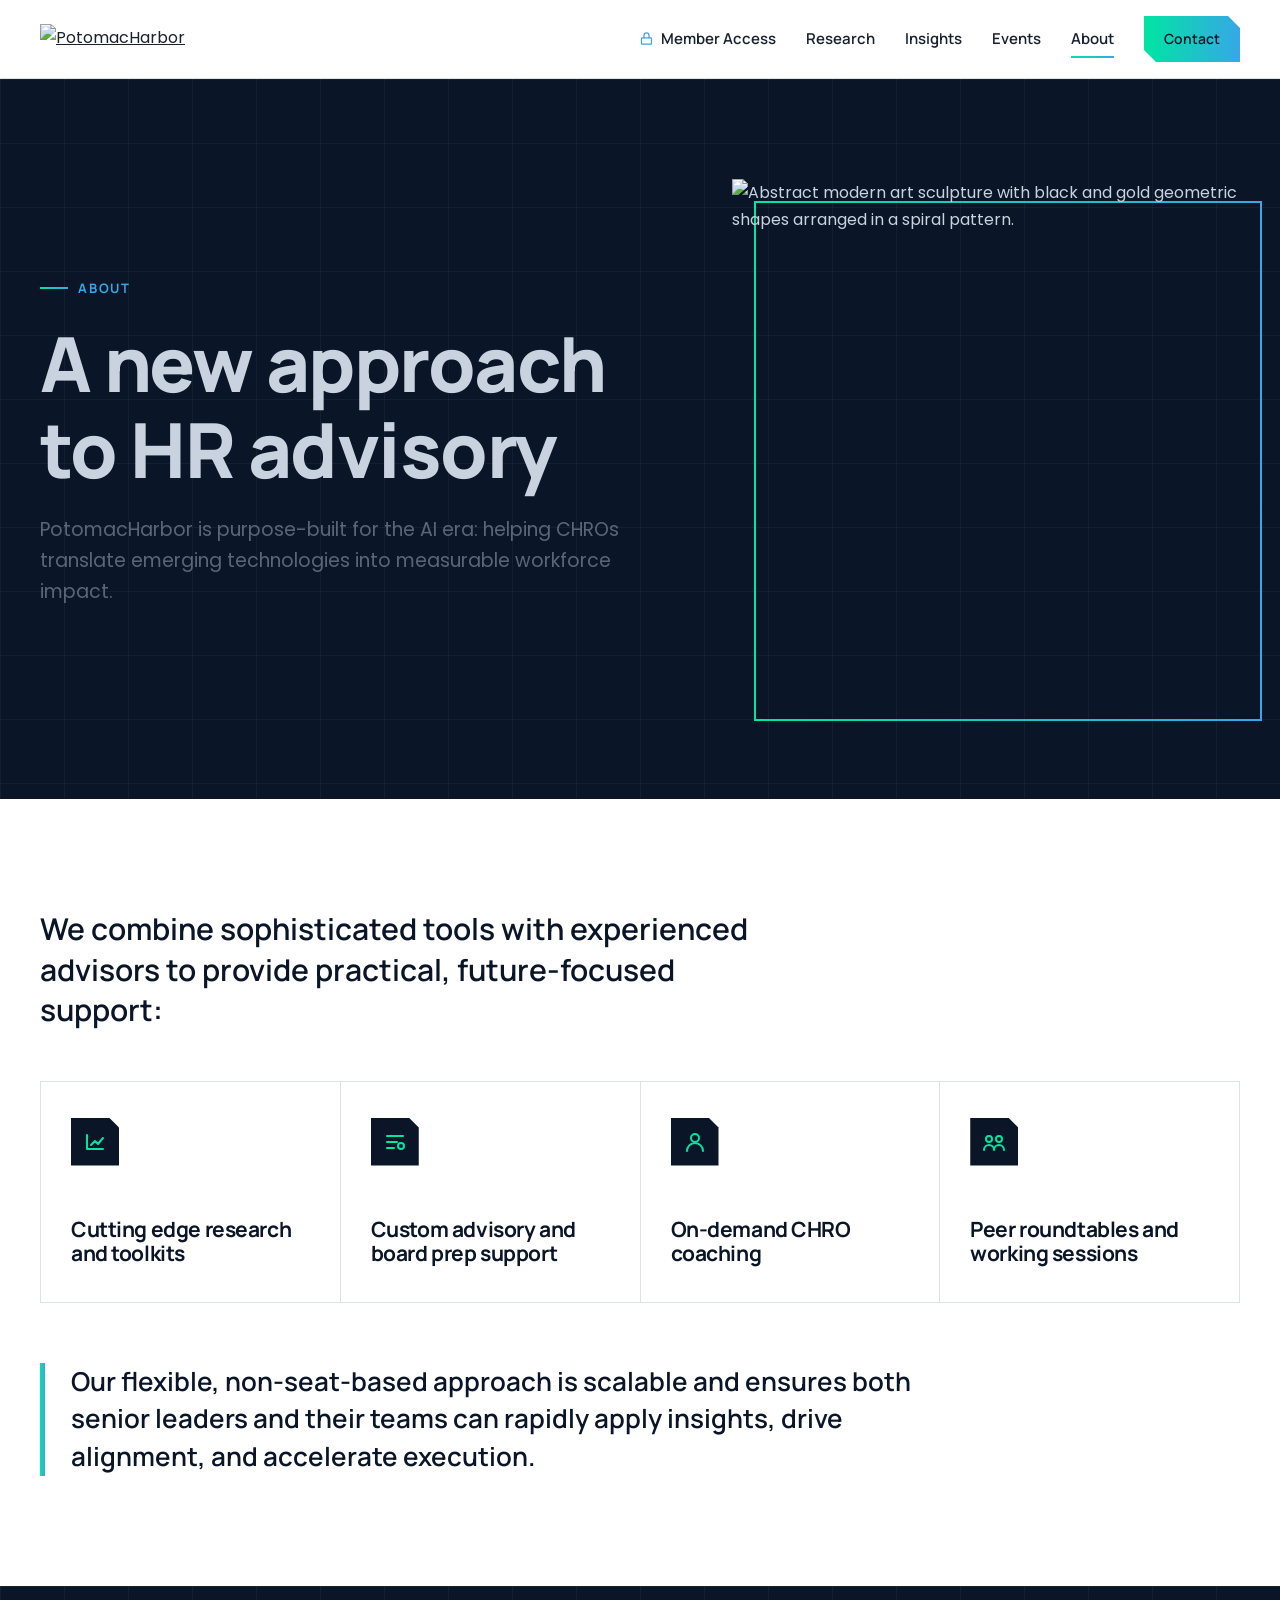
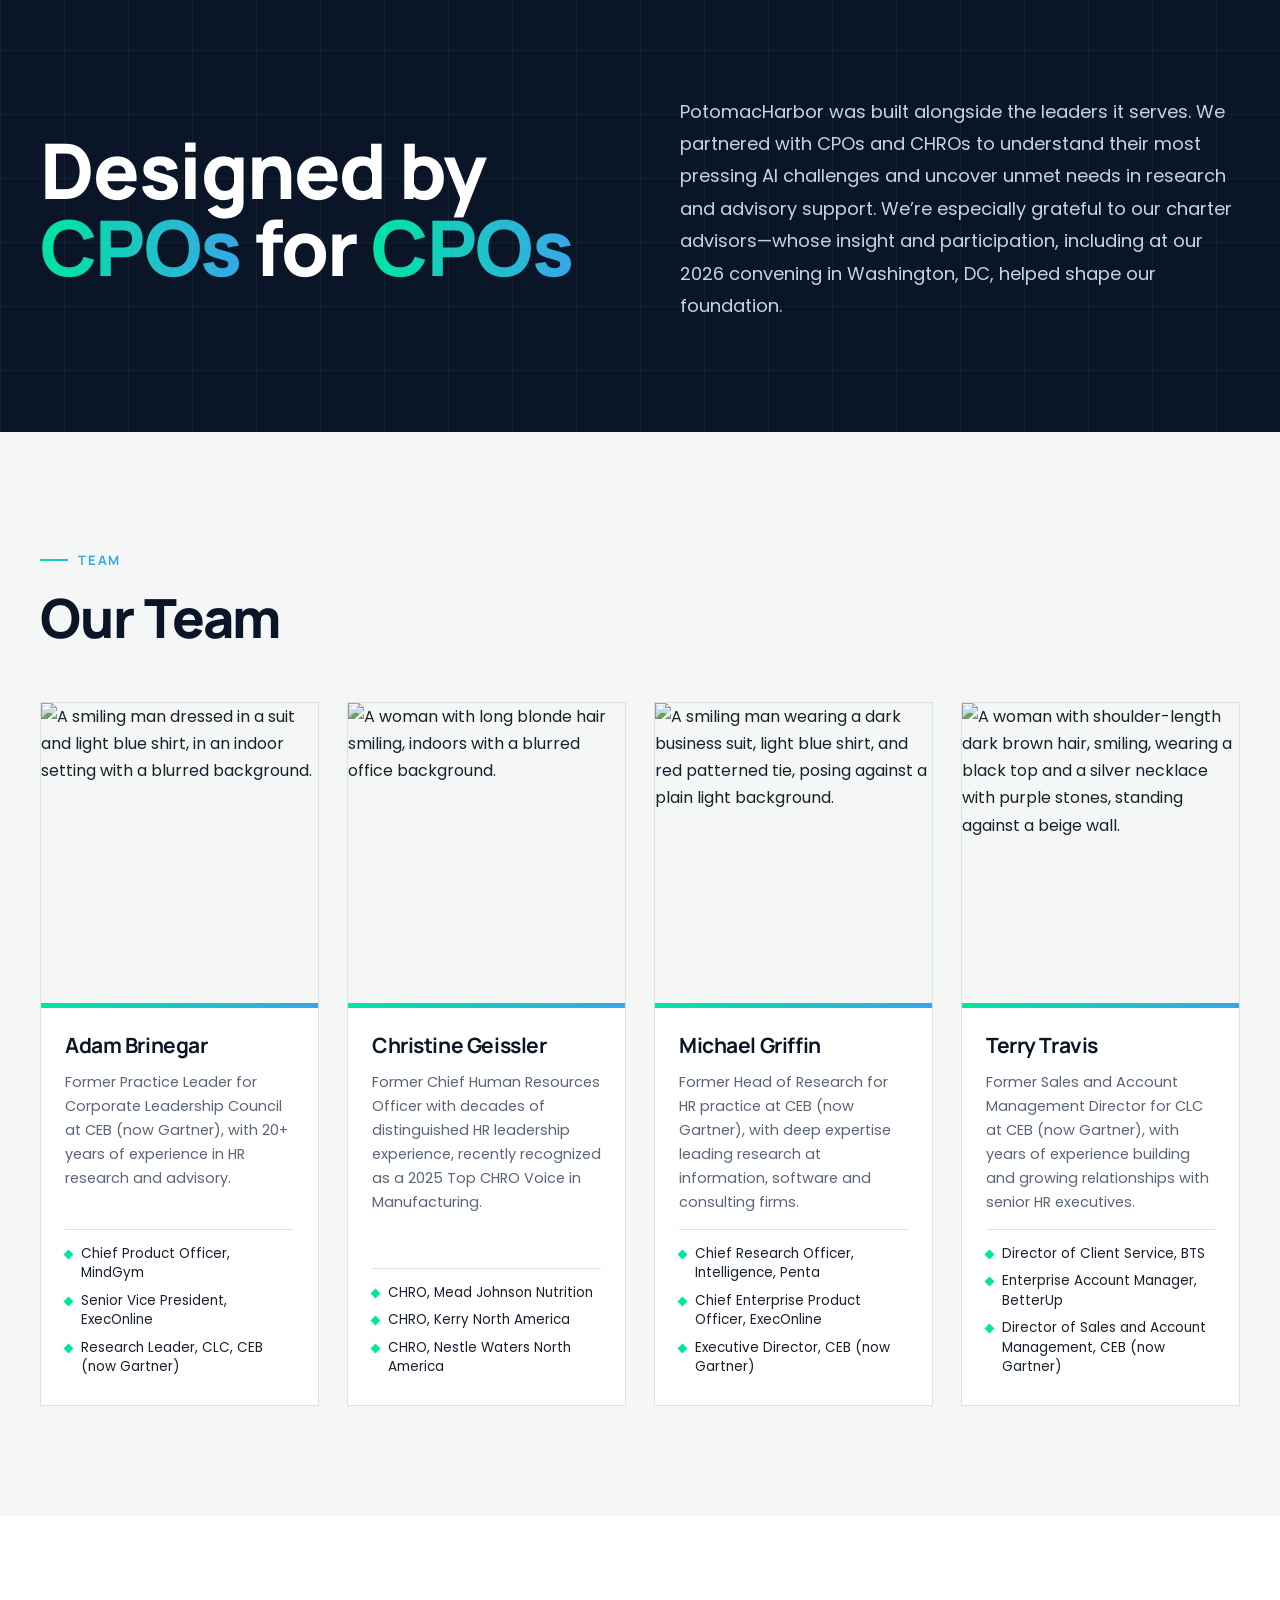
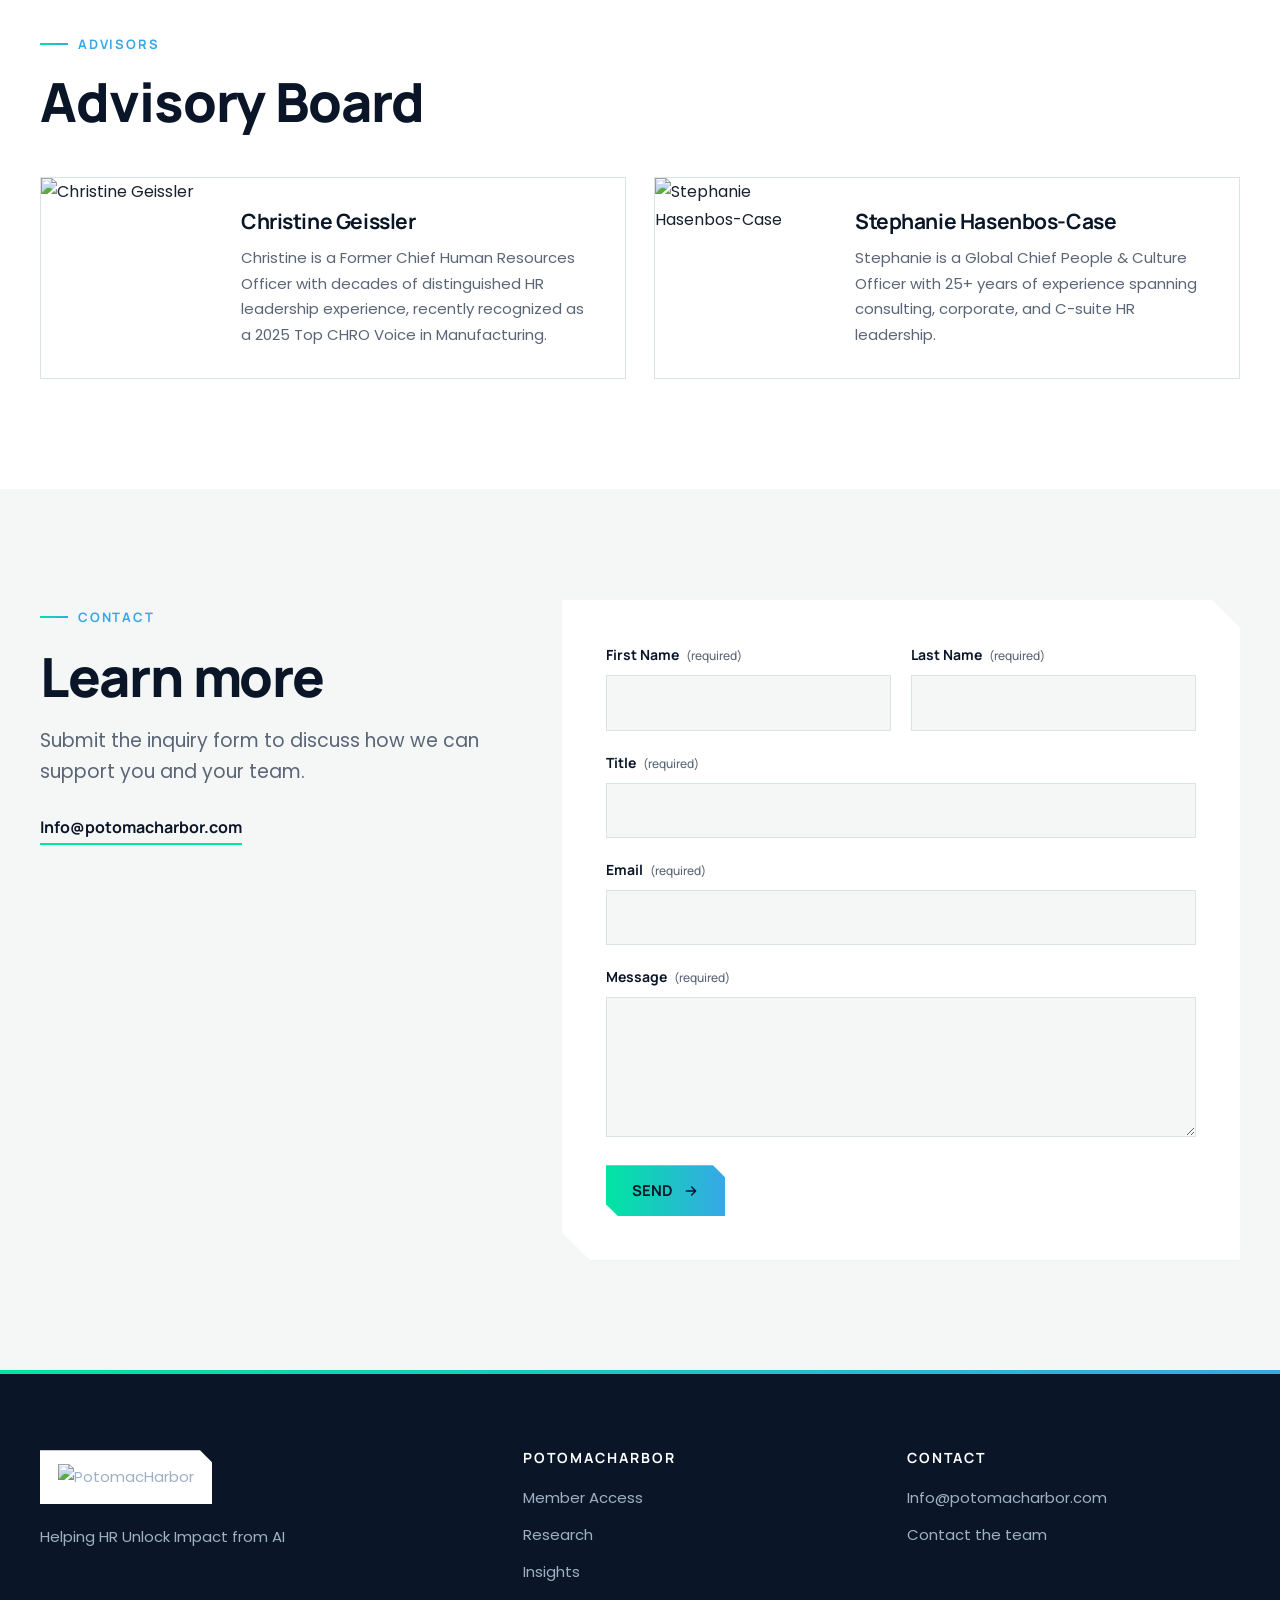
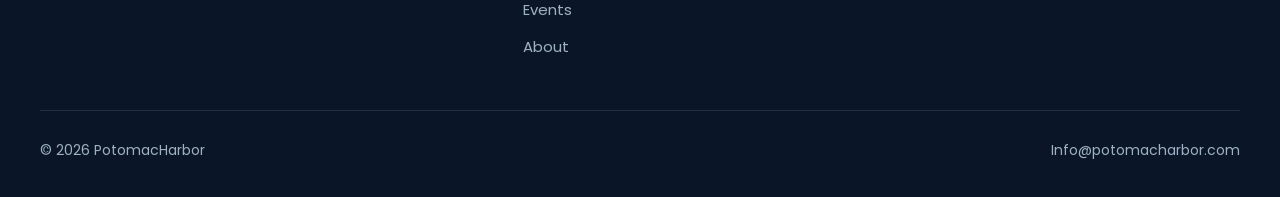
==== about.html @ 5661f0f2 "Redesign all pages: home, about, research, insights, events, contact, member access Co-Authored-By: " ====
<!DOCTYPE html>
<html lang="en">
<head>
<meta charset="utf-8">
<meta name="viewport" content="width=device-width, initial-scale=1">
<title>About | Designed By CPOs for CPOs | PotomacHarbor</title>
<meta name="description" content="PotomacHarbor is purpose-built for the AI era: helping CHROs translate emerging technologies into measurable workforce impact.">
<link rel="icon" href="https://images.squarespace-cdn.com/content/v1/69d68f6693a7e61e9a5b25c9/e6554da6-3db7-4a8c-995c-954a55c57d66/logo+white+%281%29.png?format=750w">
<link rel="preconnect" href="https://fonts.googleapis.com"><link rel="preconnect" href="https://fonts.gstatic.com" crossorigin>
<link href="https://fonts.googleapis.com/css2?family=Manrope:wght@500;600;700;800&family=Poppins:wght@400;500;600&display=swap" rel="stylesheet">
<link rel="stylesheet" href="style.css">
</head>
<body>
<a class="skip" href="#main" style="position:absolute;left:-999px">Skip to Content</a>
<header class="site-header">
  <div class="wrap">
    <a href="index.html" class="brand" aria-label="PotomacHarbor home"><img src="https://images.squarespace-cdn.com/content/v1/69d68f6693a7e61e9a5b25c9/e6554da6-3db7-4a8c-995c-954a55c57d66/logo+white+%281%29.png?format=750w" alt="PotomacHarbor"></a>
    <button class="menu-btn" aria-label="Menu" aria-expanded="false"><span></span></button>
    <nav class="nav"><a href="member-access.html" class="member"><svg viewBox="0 0 24 24" fill="none" stroke="currentColor" stroke-width="2" stroke-linecap="round" stroke-linejoin="round"><rect x="4" y="11" width="16" height="10" rx="1"/><path d="M8 11V7a4 4 0 0 1 8 0v4"/></svg>Member Access</a><a href="research.html">Research</a><a href="insights.html">Insights</a><a href="events.html">Events</a><a href="about.html" class="active">About</a><a href="contact.html" class="btn btn-primary">Contact</a></nav>
  </div>
</header>
<main id="main">

<section class="page-hero about-hero">
  <div class="grid-lines"></div>
  <div class="wrap grid">
    <div class="stack reveal">
      <span class="eyebrow">About</span>
      <h1 class="h-xl">A new approach to HR advisory</h1>
      <p class="lead">PotomacHarbor is purpose-built for the AI era: helping CHROs translate emerging technologies into measurable workforce impact.</p>
    </div>
    <div class="img-frame reveal"><img src="https://images.squarespace-cdn.com/content/v1/69d68f6693a7e61e9a5b25c9/1776279135302-RZBB6YU6SC5BXATKPD1X/unsplash-image-e1wycgI4c9g.jpg?format=1500w" alt="Abstract modern art sculpture with black and gold geometric shapes arranged in a spiral pattern."></div>
  </div>
</section>

<section class="pad">
  <div class="wrap">
    <p class="lead reveal" style="max-width:40ch;color:var(--ink);font-family:var(--head);font-weight:600;font-size:clamp(22px,2.4vw,30px);line-height:1.35">We combine sophisticated tools with experienced advisors to provide practical, future-focused support:</p>
    <div class="offer-grid">
      <div class="offer reveal"><span class="ic"><svg viewBox="0 0 24 24" fill="none" stroke="currentColor" stroke-width="2" stroke-linecap="round" stroke-linejoin="round"><path d="M4 19V5M4 19h16M8 15l4-4 3 3 5-6"/></svg></span><h3>Cutting edge research and toolkits</h3></div><div class="offer reveal"><span class="ic"><svg viewBox="0 0 24 24" fill="none" stroke="currentColor" stroke-width="2" stroke-linecap="round" stroke-linejoin="round"><path d="M4 6h16M4 12h10M4 18h7"/><circle cx="18" cy="16" r="3"/></svg></span><h3>Custom advisory and board prep support</h3></div><div class="offer reveal"><span class="ic"><svg viewBox="0 0 24 24" fill="none" stroke="currentColor" stroke-width="2" stroke-linecap="round" stroke-linejoin="round"><circle cx="12" cy="8" r="4"/><path d="M4 21a8 8 0 0 1 16 0"/></svg></span><h3>On-demand CHRO coaching</h3></div><div class="offer reveal"><span class="ic"><svg viewBox="0 0 24 24" fill="none" stroke="currentColor" stroke-width="2" stroke-linecap="round" stroke-linejoin="round"><circle cx="7" cy="9" r="3"/><circle cx="17" cy="9" r="3"/><path d="M2 20a5 5 0 0 1 10 0M12 20a5 5 0 0 1 10 0"/></svg></span><h3>Peer roundtables and working sessions</h3></div>
    </div>
    <div class="approach reveal"><p>Our flexible, non-seat-based approach is scalable and ensures both senior leaders and their teams can rapidly apply insights, drive alignment, and accelerate execution.</p></div>
  </div>
</section>

<section class="pad on-dark">
  <div class="grid-lines"></div>
  <div class="wrap cpo">
    <h2 class="big reveal">Designed by <span class="grad-text">CPOs</span> for <span class="grad-text">CPOs</span></h2>
    <p class="reveal">PotomacHarbor was built alongside the leaders it serves. We partnered with CPOs and CHROs to understand their most pressing AI challenges and uncover unmet needs in research and advisory support. We&rsquo;re especially grateful to our charter advisors&mdash;whose insight and participation, including at our 2026 convening in Washington, DC, helped shape our foundation.</p>
  </div>
</section>

<section class="pad bg-paper">
  <div class="wrap">
    <span class="eyebrow">Team</span>
    <h2 class="h-lg" style="margin-top:16px;color:var(--ink)">Our Team</h2>
    <div class="team-grid"><article class="member-card reveal">
  <div class="photo"><img src="https://images.squarespace-cdn.com/content/v1/69d68f6693a7e61e9a5b25c9/edca619c-cd15-4121-9f21-7b41e5e0ad0c/adam.png?format=750w" alt="A smiling man dressed in a suit and light blue shirt, in an indoor setting with a blurred background." loading="lazy"></div>
  <div class="body"><h4>Adam Brinegar</h4><p class="bio">Former Practice Leader for Corporate Leadership Council at CEB (now Gartner), with 20+ years of experience in HR research and advisory.</p><ul class="roles"><li>Chief Product Officer, MindGym</li><li>Senior Vice President, ExecOnline</li><li>Research Leader, CLC, CEB (now Gartner)</li></ul></div>
</article><article class="member-card reveal">
  <div class="photo"><img src="https://images.squarespace-cdn.com/content/v1/69d68f6693a7e61e9a5b25c9/10ed6e0b-ddcf-4062-83f8-19f9b264783f/christine.png?format=750w" alt="A woman with long blonde hair smiling, indoors with a blurred office background." loading="lazy"></div>
  <div class="body"><h4>Christine Geissler</h4><p class="bio">Former Chief Human Resources Officer with decades of distinguished HR leadership experience, recently recognized as a 2025 Top CHRO Voice in Manufacturing.</p><ul class="roles"><li>CHRO, Mead Johnson Nutrition</li><li>CHRO, Kerry North America</li><li>CHRO, Nestle Waters North America</li></ul></div>
</article><article class="member-card reveal">
  <div class="photo"><img src="https://images.squarespace-cdn.com/content/v1/69d68f6693a7e61e9a5b25c9/c7e118ed-4ac4-4e4c-be59-42665928180d/Ballast+Headshot.jpg?format=750w" alt="A smiling man wearing a dark business suit, light blue shirt, and red patterned tie, posing against a plain light background." loading="lazy"></div>
  <div class="body"><h4>Michael Griffin</h4><p class="bio">Former Head of Research for HR practice at CEB (now Gartner), with deep expertise leading research at information, software and consulting firms.</p><ul class="roles"><li>Chief Research Officer, Intelligence, Penta</li><li>Chief Enterprise Product Officer, ExecOnline</li><li>Executive Director, CEB (now Gartner)</li></ul></div>
</article><article class="member-card reveal">
  <div class="photo"><img src="https://images.squarespace-cdn.com/content/v1/69d68f6693a7e61e9a5b25c9/add874d8-deb3-4920-9318-5bb00faa55fe/Terry+Business+Photo+%282%29+%281%29.jpg?format=750w" alt="A woman with shoulder-length dark brown hair, smiling, wearing a black top and a silver necklace with purple stones, standing against a beige wall." loading="lazy"></div>
  <div class="body"><h4>Terry Travis</h4><p class="bio">Former Sales and Account Management Director for CLC at CEB (now Gartner), with years of experience building and growing relationships with senior HR executives.</p><ul class="roles"><li>Director of Client Service, BTS</li><li>Enterprise Account Manager, BetterUp</li><li>Director of Sales and Account Management, CEB (now Gartner)</li></ul></div>
</article></div>
  </div>
</section>

<section class="pad">
  <div class="wrap">
    <span class="eyebrow">Advisors</span>
    <h2 class="h-lg" style="margin-top:16px;color:var(--ink)">Advisory Board</h2>
    <div class="board-grid"><article class="board-card reveal"><img src="https://images.squarespace-cdn.com/content/v1/69d68f6693a7e61e9a5b25c9/10ed6e0b-ddcf-4062-83f8-19f9b264783f/christine.png?format=750w" alt="Christine Geissler" loading="lazy"><div class="body"><h4>Christine Geissler</h4><p>Christine is a Former Chief Human Resources Officer with decades of distinguished HR leadership experience, recently recognized as a 2025 Top CHRO Voice in Manufacturing.</p></div></article><article class="board-card reveal"><img src="https://images.squarespace-cdn.com/content/v1/69d68f6693a7e61e9a5b25c9/b7c5acab-c763-4c49-a54f-f111fbb866cf/stephanie.png?format=750w" alt="Stephanie Hasenbos-Case" loading="lazy"><div class="body"><h4>Stephanie Hasenbos-Case</h4><p>Stephanie is a Global Chief People &amp; Culture Officer with 25+ years of experience spanning consulting, corporate, and C-suite HR leadership.</p></div></article></div>
  </div>
</section>

<section class="pad bg-paper bordered">
  <div class="wrap learn-more">
    <div class="reveal">
      <span class="eyebrow">Contact</span>
      <h2 class="h-lg" style="margin:18px 0 18px;color:var(--ink)">Learn more</h2>
      <p class="lead">Submit the inquiry form to discuss how we can support you and your team.</p>
      <a class="link-arrow" style="margin-top:26px" href="mailto:Info@potomacharbor.com">Info@potomacharbor.com</a>
    </div>
    <div class="reveal"><form class="form" novalidate>
  <div><label for="f-first">First Name <small>(required)</small></label><input id="f-first" name="first" required></div>
  <div><label for="f-last">Last Name <small>(required)</small></label><input id="f-last" name="last" required></div>
  <div class="full"><label for="f-title">Title <small>(required)</small></label><input id="f-title" name="title" required></div>
  <div class="full"><label for="f-email">Email <small>(required)</small></label><input id="f-email" type="email" name="email" required></div>
  <div class="full"><label for="f-msg">Message <small>(required)</small></label><textarea id="f-msg" name="message" required></textarea></div>
  <button class="btn btn-primary" type="submit">SEND <svg viewBox="0 0 24 24" fill="none" stroke="currentColor" stroke-width="2.2" stroke-linecap="round" stroke-linejoin="round"><path d="M5 12h14M13 6l6 6-6 6"/></svg></button>
  <p class="form-note">Thank you. Your email app should open with your message to Info@potomacharbor.com.</p>
</form></div>
  </div>
</section>

</main>
<footer class="site-footer">
  <div class="wrap">
    <div class="foot-top">
      <div>
        <a href="index.html" class="foot-logo"><img src="https://images.squarespace-cdn.com/content/v1/69d68f6693a7e61e9a5b25c9/e6554da6-3db7-4a8c-995c-954a55c57d66/logo+white+%281%29.png?format=750w" alt="PotomacHarbor"></a>
        <p>Helping HR Unlock Impact from AI</p>
      </div>
      <div>
        <h4>PotomacHarbor</h4>
        <ul>
          <li><a href="member-access.html">Member Access</a></li>
          <li><a href="research.html">Research</a></li>
          <li><a href="insights.html">Insights</a></li>
          <li><a href="events.html">Events</a></li>
          <li><a href="about.html">About</a></li>
        </ul>
      </div>
      <div>
        <h4>Contact</h4>
        <ul>
          <li><a href="mailto:Info@potomacharbor.com">Info@potomacharbor.com</a></li>
          <li><a href="contact.html">Contact the team</a></li>
        </ul>
      </div>
    </div>
    <div class="foot-bottom"><span>&copy; <span id="yr"></span> PotomacHarbor</span><span>Info@potomacharbor.com</span></div>
  </div>
</footer>
<script>document.getElementById('yr').textContent=new Date().getFullYear()</script>
<script src="main.js"></script>
</body>
</html>
---- style.css ----
/* PotomacHarbor redesign | brand: mint #00E5A1 + harbor blue #37A7E7 on deep ink */
:root{
  --ink:#0A1628;
  --ink-2:#11203A;
  --ink-3:#1A2C4A;
  --paper:#F4F7F6;
  --white:#FFFFFF;
  --line:#DCE4E2;
  --text:#18212F;
  --muted:#5A6576;
  --mint:#00E5A1;
  --sky:#37A7E7;
  --grad:linear-gradient(90deg,#00E5A1 0%,#37A7E7 100%);
  --head:'Manrope',system-ui,sans-serif;
  --body:'Poppins',system-ui,sans-serif;
  --wrap:1200px;
  --cut:28px;
}
*{box-sizing:border-box;margin:0;padding:0}
html{scroll-behavior:smooth}
body{font-family:var(--body);font-size:16px;line-height:1.7;color:var(--text);background:var(--white);-webkit-font-smoothing:antialiased}
img{display:block;max-width:100%}
a{color:inherit}
h1,h2,h3,h4{font-family:var(--head);line-height:1.12;letter-spacing:-.02em;font-weight:700}
.wrap{width:min(var(--wrap),100% - 48px);margin-inline:auto}
.grad-text{background:var(--grad);-webkit-background-clip:text;background-clip:text;color:transparent}
.eyebrow{display:inline-flex;align-items:center;gap:10px;font-family:var(--head);font-size:13px;font-weight:700;letter-spacing:.14em;text-transform:uppercase;color:var(--sky)}
.eyebrow::before{content:"";width:28px;height:2px;background:var(--grad)}
.on-dark .eyebrow{color:var(--mint)}

/* Buttons */
.btn{display:inline-flex;align-items:center;gap:10px;font-family:var(--head);font-weight:700;font-size:15px;padding:15px 26px;text-decoration:none;border:0;cursor:pointer;transition:transform .2s,box-shadow .2s,background .2s;clip-path:polygon(0 0,calc(100% - 12px) 0,100% 12px,100% 100%,12px 100%,0 calc(100% - 12px))}
.btn-primary{background:var(--grad);color:var(--ink)}
.btn-primary:hover{transform:translateY(-2px);box-shadow:0 12px 28px rgba(0,229,161,.28)}
.btn-ghost{background:transparent;color:var(--white);box-shadow:inset 0 0 0 1.5px rgba(255,255,255,.4);clip-path:none}
.btn-ghost:hover{box-shadow:inset 0 0 0 1.5px var(--mint);color:var(--mint)}
.btn-dark{background:var(--ink);color:var(--white)}
.btn-dark:hover{background:var(--ink-3)}
.btn svg{width:16px;height:16px}
.link-arrow{font-family:var(--head);font-weight:700;color:var(--ink);text-decoration:none;display:inline-flex;gap:8px;align-items:center;border-bottom:2px solid var(--mint);padding-bottom:2px}
.link-arrow:hover{color:var(--sky);border-color:var(--sky)}

/* Header */
.site-header{position:sticky;top:0;z-index:50;background:rgba(255,255,255,.94);backdrop-filter:saturate(1.4) blur(10px);border-bottom:1px solid var(--line)}
.site-header .wrap{display:flex;align-items:center;justify-content:space-between;height:78px}
.brand img{height:30px;width:auto}
.nav{display:flex;align-items:center;gap:30px}
.nav a{font-family:var(--head);font-weight:600;font-size:15px;text-decoration:none;color:var(--text);position:relative;padding:6px 0}
.nav a:not(.btn)::after{content:"";position:absolute;left:0;right:100%;bottom:0;height:2px;background:var(--grad);transition:right .25s}
.nav a:not(.btn):hover::after,.nav a.active::after{right:0}
.nav .btn{padding:11px 20px;font-size:14px;color:var(--ink)}
.nav .member{display:inline-flex;align-items:center;gap:7px}
.nav .member svg{width:15px;height:15px;color:var(--sky)}
.menu-btn{display:none;background:none;border:0;width:44px;height:44px;cursor:pointer;position:relative}
.menu-btn span,.menu-btn span::before,.menu-btn span::after{position:absolute;left:10px;width:24px;height:2px;background:var(--ink);content:"";transition:.25s}
.menu-btn span{top:21px}.menu-btn span::before{top:-7px;left:0}.menu-btn span::after{top:7px;left:0}
.menu-open .menu-btn span{background:transparent}
.menu-open .menu-btn span::before{top:0;transform:rotate(45deg)}
.menu-open .menu-btn span::after{top:0;transform:rotate(-45deg)}

/* Sections */
section{position:relative}
.pad{padding:110px 0}
.pad-sm{padding:72px 0}
.bg-paper{background:var(--paper)}
.on-dark{background:var(--ink);color:#C9D3E0}
.on-dark h1,.on-dark h2,.on-dark h3,.on-dark h4{color:var(--white)}
.lead{font-size:19px;line-height:1.65;color:var(--muted)}
.on-dark .lead{color:#AFC0D4}
.h-xl{font-size:clamp(42px,6vw,76px);font-weight:800}
.h-lg{font-size:clamp(34px,4.4vw,54px);font-weight:800}
.h-md{font-size:clamp(26px,3vw,36px)}
.stack>*+*{margin-top:22px}

/* Image treatments (varied, no arch) */
.img-chamfer{clip-path:polygon(0 0,calc(100% - 70px) 0,100% 70px,100% 100%,70px 100%,0 calc(100% - 70px))}
.img-frame{position:relative}
.img-frame::before{content:"";position:absolute;inset:22px -22px -22px 22px;border:2px solid;border-image:var(--grad) 1;z-index:0}
.img-frame img{position:relative;z-index:1}
.img-slant{clip-path:polygon(14% 0,100% 0,100% 100%,0 100%)}
.cover{width:100%;height:100%;object-fit:cover}

/* ===== HOME ===== */
.hero-home{background:var(--ink);overflow:hidden;color:#C9D3E0}
.hero-home .grid{display:grid;grid-template-columns:1.05fr .95fr;min-height:calc(100vh - 78px);max-height:860px}
.hero-home .copy{padding:110px 60px 110px max(24px,calc((100vw - var(--wrap))/2));display:flex;flex-direction:column;justify-content:center;gap:28px;position:relative;z-index:2}
.hero-home h1{color:var(--white)}
.hero-home .sub{font-family:var(--head);font-size:clamp(20px,2vw,25px);font-weight:500;color:#D9E3EE;max-width:30ch}
.hero-home .actions{display:flex;flex-wrap:wrap;gap:14px;margin-top:8px}
.hero-home .visual{position:relative}
.hero-home .visual img{position:absolute;inset:0}
.hero-home .visual::after{content:"";position:absolute;left:0;top:0;bottom:0;width:5px;background:linear-gradient(180deg,var(--mint),var(--sky));transform:skewX(-8deg);transform-origin:bottom;left:7%}
.grid-lines{position:absolute;inset:0;background-image:linear-gradient(rgba(255,255,255,.04) 1px,transparent 1px),linear-gradient(90deg,rgba(255,255,255,.04) 1px,transparent 1px);background-size:64px 64px;pointer-events:none}

.helping{display:grid;grid-template-columns:.85fr 1.15fr;gap:80px;align-items:start}
.helping .intro{position:sticky;top:120px}
.helping .intro p{font-family:var(--head);font-size:clamp(24px,2.6vw,32px);font-weight:700;line-height:1.3;color:var(--ink);letter-spacing:-.01em}
.pillars{border-top:1px solid var(--line)}
.pillar{display:grid;grid-template-columns:90px 1fr;gap:24px;align-items:center;padding:38px 0;border-bottom:1px solid var(--line);transition:padding .3s}
.pillar:hover{padding-left:14px}
.pillar .num{font-family:var(--head);font-weight:800;font-size:46px;line-height:1}
.pillar p{font-family:var(--head);font-size:clamp(20px,2vw,26px);font-weight:600;color:var(--ink);line-height:1.3}

.glass-band{position:relative;height:440px;overflow:hidden}
.glass-band img{position:absolute;inset:0}
.glass-band .panel{position:absolute;right:max(24px,calc((100vw - var(--wrap))/2));bottom:0;background:var(--white);padding:40px 44px;max-width:430px;clip-path:polygon(0 0,calc(100% - 30px) 0,100% 30px,100% 100%,0 100%)}
.glass-band .panel h2{font-size:28px;color:var(--ink);margin-bottom:18px}

/* Contact block */
.contact-split{display:grid;grid-template-columns:.9fr 1.1fr;gap:70px;align-items:start}
.contact-split .mail{display:inline-flex;align-items:center;gap:12px;margin-top:28px;font-family:var(--head);font-weight:700;font-size:18px;color:var(--white);text-decoration:none}
.contact-split .mail svg{width:22px;height:22px;color:var(--mint)}
.form{background:var(--white);padding:44px;display:grid;grid-template-columns:1fr 1fr;gap:20px;clip-path:polygon(0 0,calc(100% - var(--cut)) 0,100% var(--cut),100% 100%,var(--cut) 100%,0 calc(100% - var(--cut)))}
.form .full{grid-column:1/-1}
.form label{display:block;font-family:var(--head);font-weight:700;font-size:14px;color:var(--ink);margin-bottom:8px}
.form label small{font-weight:500;color:var(--muted);font-size:12px;margin-left:4px}
.form input,.form textarea{width:100%;font:inherit;font-size:15px;padding:14px 16px;border:1.5px solid var(--line);background:var(--paper);color:var(--text);outline:none;transition:border .2s,background .2s}
.form input:focus,.form textarea:focus{border-color:var(--sky);background:var(--white)}
.form textarea{min-height:140px;resize:vertical}
.form .btn{justify-self:start}
.form-note{grid-column:1/-1;font-size:14px;color:var(--muted);display:none}
.form.sent .form-note{display:block}
.bordered .form{box-shadow:0 0 0 1px var(--line)}

/* ===== PAGE HEROES ===== */
.page-hero{background:var(--ink);color:#C9D3E0;overflow:hidden}
.page-hero .wrap{position:relative;z-index:2}

/* About */
.about-hero .grid{display:grid;grid-template-columns:1.1fr .9fr;gap:70px;align-items:center;padding:100px 0}
.about-hero .img-frame img{height:520px;width:100%;object-fit:cover}
.offer-grid{display:grid;grid-template-columns:repeat(4,1fr);gap:1px;background:var(--line);border:1px solid var(--line);margin-top:50px}
.offer{background:var(--white);padding:36px 30px;min-height:220px;display:flex;flex-direction:column;justify-content:space-between;gap:30px;transition:background .25s}
.offer:hover{background:var(--paper)}
.offer .ic{width:48px;height:48px;display:grid;place-items:center;background:var(--ink);color:var(--mint);clip-path:polygon(0 0,calc(100% - 10px) 0,100% 10px,100% 100%,0 100%)}
.offer .ic svg{width:24px;height:24px}
.offer h3{font-size:21px;color:var(--ink);font-weight:700}
.approach{margin-top:60px;display:grid;grid-template-columns:auto 1fr;gap:26px;align-items:start;max-width:900px}
.approach::before{content:"";width:5px;height:100%;background:var(--grad)}
.approach p{font-family:var(--head);font-size:clamp(20px,2.1vw,26px);font-weight:600;color:var(--ink);line-height:1.45}

.cpo{display:grid;grid-template-columns:1fr 1fr;gap:80px;align-items:center}
.cpo .big{font-size:clamp(46px,6vw,84px);font-weight:800;line-height:1}
.cpo p{font-size:18px;line-height:1.8}

.team-grid{display:grid;grid-template-columns:repeat(4,1fr);gap:28px;margin-top:54px}
.member-card{background:var(--white);border:1px solid var(--line);display:flex;flex-direction:column;transition:transform .3s,box-shadow .3s}
.member-card:hover{transform:translateY(-6px);box-shadow:0 22px 44px rgba(10,22,40,.1)}
.member-card .photo{aspect-ratio:4/4.4;overflow:hidden;position:relative;background:var(--paper)}
.member-card .photo img{width:100%;height:100%;object-fit:cover;object-position:top center;filter:grayscale(.15)}
.member-card .photo::after{content:"";position:absolute;left:0;right:0;bottom:0;height:5px;background:var(--grad)}
.member-card .body{padding:26px 24px 28px;display:flex;flex-direction:column;gap:14px;flex:1}
.member-card h4{font-size:21px;color:var(--ink)}
.member-card .bio{font-size:14.5px;color:var(--muted);line-height:1.65}
.roles{list-style:none;border-top:1px solid var(--line);padding-top:14px;margin-top:auto;display:grid;gap:8px}
.roles li{font-size:13.5px;line-height:1.45;color:var(--text);padding-left:16px;position:relative}
.roles li::before{content:"";position:absolute;left:0;top:7px;width:7px;height:7px;background:var(--mint);transform:rotate(45deg)}
.board-grid{display:grid;grid-template-columns:1fr 1fr;gap:28px;margin-top:46px}
.board-card{display:grid;grid-template-columns:170px 1fr;background:var(--white);border:1px solid var(--line)}
.board-card img{width:100%;height:100%;object-fit:cover;object-position:top;min-height:200px}
.board-card .body{padding:30px;display:flex;flex-direction:column;justify-content:center;gap:12px}
.board-card h4{font-size:21px;color:var(--ink)}
.board-card p{font-size:15px;color:var(--muted)}

/* Research */
.research-hero{position:relative;min-height:600px;display:flex;align-items:flex-end;overflow:hidden;background:var(--ink)}
.research-hero>img{position:absolute;inset:0;opacity:.85}
.research-hero::after{content:"";position:absolute;inset:0;background:linear-gradient(0deg,rgba(10,22,40,.95) 0%,rgba(10,22,40,.25) 60%,rgba(10,22,40,.1) 100%)}
.research-hero .wrap{position:relative;z-index:2;padding:0 0 90px}
.research-hero h1{color:var(--white);font-size:clamp(50px,8vw,112px);font-weight:800;line-height:.98;letter-spacing:-.035em}
.research-hero h1 span{display:block}
.study{display:grid;grid-template-columns:1.25fr .75fr;gap:70px;align-items:start}
.badge{display:inline-block;font-family:var(--head);font-weight:700;font-size:13px;letter-spacing:.06em;padding:8px 14px;background:var(--ink);color:var(--mint)}
.study .body p{font-size:17px;line-height:1.8}
.study .body h3{font-size:clamp(26px,3vw,36px);color:var(--ink)}
.callout{background:var(--ink);color:#C9D3E0;padding:40px;position:sticky;top:120px;clip-path:polygon(0 0,100% 0,100% calc(100% - 40px),calc(100% - 40px) 100%,0 100%)}
.callout .stat{font-family:var(--head);font-size:84px;font-weight:800;line-height:1}
.callout p{margin-top:16px;font-size:16px}
.callout hr{border:0;height:1px;background:rgba(255,255,255,.14);margin:28px 0}
.findings{display:grid;grid-template-columns:1fr 1fr;gap:24px;margin-top:46px}
.finding{background:var(--white);border:1px solid var(--line);padding:38px;position:relative;overflow:hidden}
.finding::before{content:"";position:absolute;top:0;left:0;width:100%;height:4px;background:var(--grad);transform:scaleX(.18);transform-origin:left;transition:transform .5s}
.finding:hover::before{transform:scaleX(1)}
.finding .fig{font-family:var(--head);font-weight:800;font-size:54px;line-height:1;color:var(--ink);display:flex;align-items:baseline;gap:12px;flex-wrap:wrap}
.finding .fig small{font-size:16px;font-weight:600;color:var(--muted);letter-spacing:0}
.finding p{margin-top:18px;font-size:16px;line-height:1.75}
.finding p strong{color:var(--ink);font-family:var(--head)}
.fourS{display:grid;grid-template-columns:repeat(4,1fr);margin-top:56px;position:relative}
.fourS::before{content:"";position:absolute;top:44px;left:44px;right:12%;height:2px;background:var(--grad);opacity:.6}
.s-step{padding-right:28px;position:relative}
.s-step .letter{width:88px;height:88px;display:grid;place-items:center;font-family:var(--head);font-weight:800;font-size:38px;color:var(--ink);background:var(--grad);clip-path:polygon(50% 0,100% 50%,50% 100%,0 50%);position:relative;z-index:1}
.s-step h3{font-size:26px;margin:26px 0 10px}
.s-step p{font-size:15.5px;color:#AFC0D4}
.resources{display:grid;grid-template-columns:1fr 1fr;gap:24px;margin-top:60px}
.res{padding:34px;border:1px solid rgba(255,255,255,.14);display:flex;flex-direction:column;gap:18px;align-items:flex-start}
.res p{font-size:16px}
.fineprint{margin-top:40px;font-size:14px;color:#8FA1B8;max-width:900px}
.next-up{display:grid;grid-template-columns:auto 1fr auto;gap:50px;align-items:center;background:var(--white);border:1px solid var(--line);padding:56px;position:relative}
.next-up::before{content:"";position:absolute;left:-1px;top:-1px;bottom:-1px;width:8px;background:var(--grad)}
.next-up .tag{writing-mode:vertical-rl;transform:rotate(180deg);font-family:var(--head);font-weight:800;letter-spacing:.2em;text-transform:uppercase;font-size:13px;color:var(--sky)}
.next-up h2{color:var(--ink)}
.next-up .q{font-family:var(--head);font-size:21px;font-weight:600;color:var(--ink);margin-top:14px}
.next-up .soon{font-family:var(--head);font-weight:700;color:var(--ink);background:var(--paper);padding:14px 20px;border:1px dashed var(--sky);white-space:nowrap}

/* Insights */
.insights-hero{position:relative;padding:120px 0 100px;overflow:hidden}
.insights-hero>img{position:absolute;top:0;right:0;width:46%;height:100%;object-fit:cover}
.insights-hero::before{content:"";position:absolute;inset:0;background:linear-gradient(90deg,var(--ink) 52%,rgba(10,22,40,.2) 80%);z-index:1}
.insights-hero h1{font-size:clamp(54px,8vw,108px);font-weight:800;color:var(--white);letter-spacing:-.04em}
.insights-hero p{font-size:21px;max-width:28ch;color:#C9D3E0;margin-top:16px;font-family:var(--head);font-weight:500}
.post-feature{display:grid;grid-template-columns:1.2fr .8fr;border:1px solid var(--line);background:var(--white);text-decoration:none;color:inherit;transition:box-shadow .3s}
.post-feature:hover{box-shadow:0 26px 50px rgba(10,22,40,.1)}
.post-feature .thumb{overflow:hidden;background:var(--paper)}
.post-feature .thumb img{width:100%;height:100%;object-fit:cover;transition:transform .6s}
.post-feature:hover .thumb img,.post-card:hover .thumb img{transform:scale(1.04)}
.post-feature .body{padding:56px 50px;display:flex;flex-direction:column;justify-content:center;gap:22px}
.post-feature h2{font-size:clamp(28px,3vw,40px);color:var(--ink)}
.post-feature p{font-size:17px;color:var(--muted)}
.post-grid{display:grid;grid-template-columns:1fr 1fr;gap:28px;margin-top:28px}
.post-card{display:flex;flex-direction:column;background:var(--white);border:1px solid var(--line);text-decoration:none;color:inherit;transition:box-shadow .3s,transform .3s}
.post-card:hover{box-shadow:0 22px 44px rgba(10,22,40,.1);transform:translateY(-4px)}
.post-card .thumb{aspect-ratio:16/9;overflow:hidden;background:var(--paper)}
.post-card .thumb img{width:100%;height:100%;object-fit:cover;transition:transform .6s}
.post-card .body{padding:32px;display:flex;flex-direction:column;gap:16px;flex:1}
.post-card h3{font-size:24px;color:var(--ink)}
.post-card p{font-size:15.5px;color:var(--muted)}
.post-card .link-arrow,.post-feature .link-arrow{align-self:flex-start;margin-top:auto}

/* Learn more strip */
.learn-more{display:grid;grid-template-columns:.8fr 1.2fr;gap:70px;align-items:start}

/* Events */
.events-hero{position:relative;padding:110px 0;overflow:hidden;background:var(--ink)}
.events-hero>img{position:absolute;inset:0;opacity:.55}
.events-hero .wrap{position:relative;z-index:2;display:flex;justify-content:space-between;align-items:flex-end;gap:40px;flex-wrap:wrap}
.events-hero h1{color:var(--white);font-size:clamp(48px,7vw,96px);font-weight:800;letter-spacing:-.035em;max-width:9ch;line-height:1}
.events-hero .count{font-family:var(--head);color:var(--white);text-align:right}
.events-hero .count b{display:block;font-size:72px;line-height:1;font-weight:800}
.ev-group+.ev-group{margin-top:80px}
.ev-group>h2{font-size:28px;color:var(--ink);margin-bottom:28px;display:flex;align-items:center;gap:16px}
.ev-group>h2::after{content:"";flex:1;height:1px;background:var(--line)}
.event{display:grid;grid-template-columns:120px 300px 1fr auto;gap:36px;align-items:center;padding:30px 0;border-top:1px solid var(--line)}
.event:last-child{border-bottom:1px solid var(--line)}
.event .date{font-family:var(--head);text-align:center;border:1.5px solid var(--ink);padding:12px 6px}
.event .date .m{font-size:13px;font-weight:800;letter-spacing:.14em;text-transform:uppercase;color:var(--sky)}
.event .date .d{font-size:42px;font-weight:800;line-height:1;color:var(--ink)}
.event .date .y{font-size:13px;color:var(--muted)}
.event .thumb{aspect-ratio:16/9;overflow:hidden;clip-path:polygon(0 0,calc(100% - 22px) 0,100% 22px,100% 100%,0 100%)}
.event .thumb img{width:100%;height:100%;object-fit:cover}
.event h3{font-size:24px;color:var(--ink)}
.event h3 a{text-decoration:none}
.event h3 a:hover{color:var(--sky)}
.event .meta{display:flex;flex-wrap:wrap;gap:6px 18px;margin:10px 0;font-size:14px;color:var(--muted)}
.event .meta span{display:inline-flex;align-items:center;gap:7px}
.event .meta svg{width:15px;height:15px;color:var(--sky)}
.event .desc{font-size:16px}
.ev-group.past .event{opacity:.72}
.ev-group.past .event .date{border-color:var(--line)}

/* Contact page */
.contact-page{display:grid;grid-template-columns:1fr 1fr;min-height:calc(100vh - 78px)}
.contact-page .left{background:var(--ink);color:#C9D3E0;padding:100px 60px 100px max(24px,calc((100vw - var(--wrap))/2));display:flex;flex-direction:column;justify-content:center;gap:24px;position:relative;overflow:hidden}
.contact-page .left h1{color:var(--white)}
.contact-page .left .shot{margin-top:24px;height:300px;width:100%;object-fit:cover}
.contact-page .right{background:var(--paper);padding:100px max(24px,calc((100vw - var(--wrap))/2)) 100px 60px;display:flex;align-items:center}
.contact-page .right .form{width:100%}

/* Member access */
.hub{display:grid;grid-template-columns:1.1fr .9fr;gap:60px;align-items:stretch}
.hub-intro h1{color:var(--white)}
.hub-cards{display:grid;gap:20px}
.hub-card{background:var(--white);color:var(--text);padding:34px;display:flex;flex-direction:column;gap:14px;align-items:flex-start;clip-path:polygon(0 0,calc(100% - 22px) 0,100% 22px,100% 100%,0 100%)}
.hub-card h3{font-size:22px;color:var(--ink)}
.hub-note{margin-top:30px;display:flex;gap:16px;align-items:flex-start;padding:22px 24px;border:1px solid rgba(55,167,231,.45);background:rgba(55,167,231,.08);font-size:15px;color:#D6E2EE}
.hub-note svg{flex:0 0 22px;width:22px;height:22px;color:var(--sky);margin-top:2px}

/* Footer */
.site-footer{background:var(--ink);color:#9FB0C5;padding:80px 0 34px;position:relative;overflow:hidden}
.site-footer::before{content:"";position:absolute;top:0;left:0;right:0;height:4px;background:var(--grad)}
.foot-top{display:grid;grid-template-columns:1.3fr 1fr 1fr;gap:50px;padding-bottom:50px;border-bottom:1px solid rgba(255,255,255,.1)}
.foot-logo{display:inline-block;background:var(--white);padding:14px 18px;clip-path:polygon(0 0,calc(100% - 12px) 0,100% 12px,100% 100%,0 100%)}
.foot-logo img{height:26px;width:auto}
.foot-top p{margin-top:20px;max-width:34ch;font-size:15px}
.foot-top h4{font-size:14px;letter-spacing:.14em;text-transform:uppercase;color:var(--white);margin-bottom:18px}
.foot-top ul{list-style:none;display:grid;gap:10px}
.foot-top a{text-decoration:none;font-size:15px;transition:color .2s}
.foot-top a:hover{color:var(--mint)}
.foot-bottom{padding-top:28px;display:flex;justify-content:space-between;flex-wrap:wrap;gap:12px;font-size:14px}

/* Reveal */
.reveal{opacity:0;transform:translateY(26px);transition:opacity .8s ease,transform .8s ease}
.reveal.in{opacity:1;transform:none}

/* Responsive */
@media (max-width:1080px){
  .team-grid{grid-template-columns:1fr 1fr}
  .offer-grid{grid-template-columns:1fr 1fr}
  .event{grid-template-columns:100px 220px 1fr;gap:26px}
  .event .cta{grid-column:3}
  .fourS{grid-template-columns:1fr 1fr;row-gap:50px}
  .fourS::before{display:none}
}
@media (max-width:900px){
  .menu-btn{display:block}
  .nav{position:fixed;inset:78px 0 auto 0;background:var(--white);flex-direction:column;align-items:flex-start;gap:0;padding:12px 24px 28px;border-bottom:1px solid var(--line);transform:translateY(-120%);transition:transform .35s;z-index:-1}
  .menu-open .nav{transform:none}
  .nav a{width:100%;padding:14px 0;border-bottom:1px solid var(--line)}
  .nav .btn{margin-top:18px;width:auto;border:0;padding:13px 22px}
  .pad{padding:80px 0}
  .hero-home .grid,.helping,.contact-split,.about-hero .grid,.cpo,.study,.learn-more,.post-feature,.contact-page,.hub,.foot-top{grid-template-columns:1fr}
  .hero-home .grid{max-height:none;min-height:0}
  .hero-home .copy{padding:80px 24px 60px}
  .hero-home .visual{height:360px}
  .helping{gap:40px}.helping .intro,.callout{position:static}
  .about-hero .grid{padding:70px 0;gap:50px}
  .about-hero .img-frame img{height:380px}
  .cpo{gap:30px}
  .glass-band{height:auto}
  .glass-band img{position:relative;height:300px}
  .glass-band .panel{position:relative;right:auto;max-width:none;clip-path:none}
  .findings,.post-grid,.board-grid,.resources{grid-template-columns:1fr}
  .next-up{grid-template-columns:1fr;padding:40px 30px;gap:24px}
  .next-up .tag{writing-mode:horizontal-tb;transform:none}
  .insights-hero>img{width:100%;opacity:.35}
  .insights-hero::before{background:linear-gradient(90deg,var(--ink) 30%,rgba(10,22,40,.6))}
  .post-feature .body{padding:36px 30px}
  .contact-page .left,.contact-page .right{padding:70px 24px}
  .foot-top{gap:36px}
}
@media (max-width:640px){
  .team-grid,.offer-grid,.fourS{grid-template-columns:1fr}
  .form{grid-template-columns:1fr;padding:30px 22px}
  .event{grid-template-columns:1fr;gap:18px}
  .event .date{display:inline-flex;gap:10px;align-items:baseline;justify-self:start;padding:8px 14px}
  .event .date .d{font-size:24px}
  .event .cta{grid-column:auto}
  .board-card{grid-template-columns:1fr}
  .board-card img{height:280px}
  .pillar{grid-template-columns:60px 1fr}
  .pillar .num{font-size:34px}
  .img-chamfer{clip-path:polygon(0 0,calc(100% - 40px) 0,100% 40px,100% 100%,40px 100%,0 calc(100% - 40px))}
  .img-frame::before{inset:14px -10px -14px 10px}
}
@media (prefers-reduced-motion:reduce){.reveal{opacity:1;transform:none;transition:none}*{scroll-behavior:auto}}
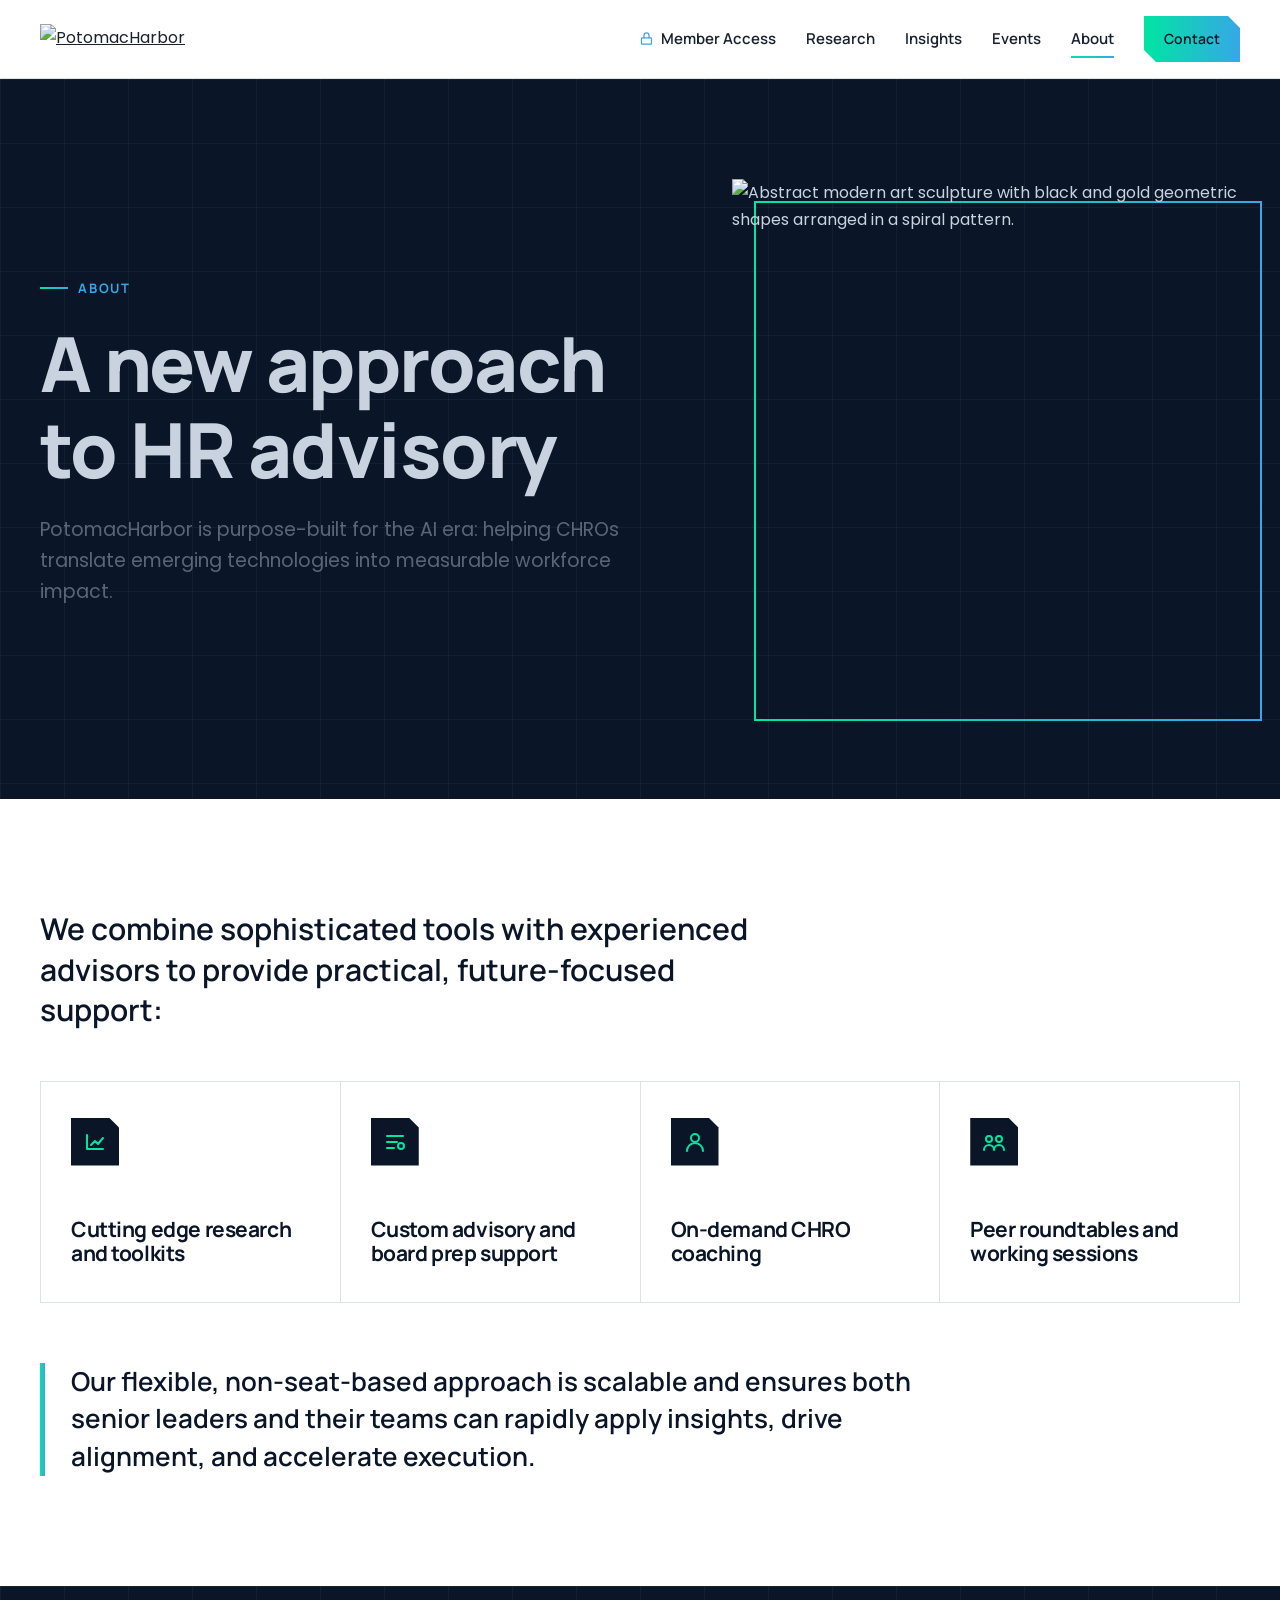
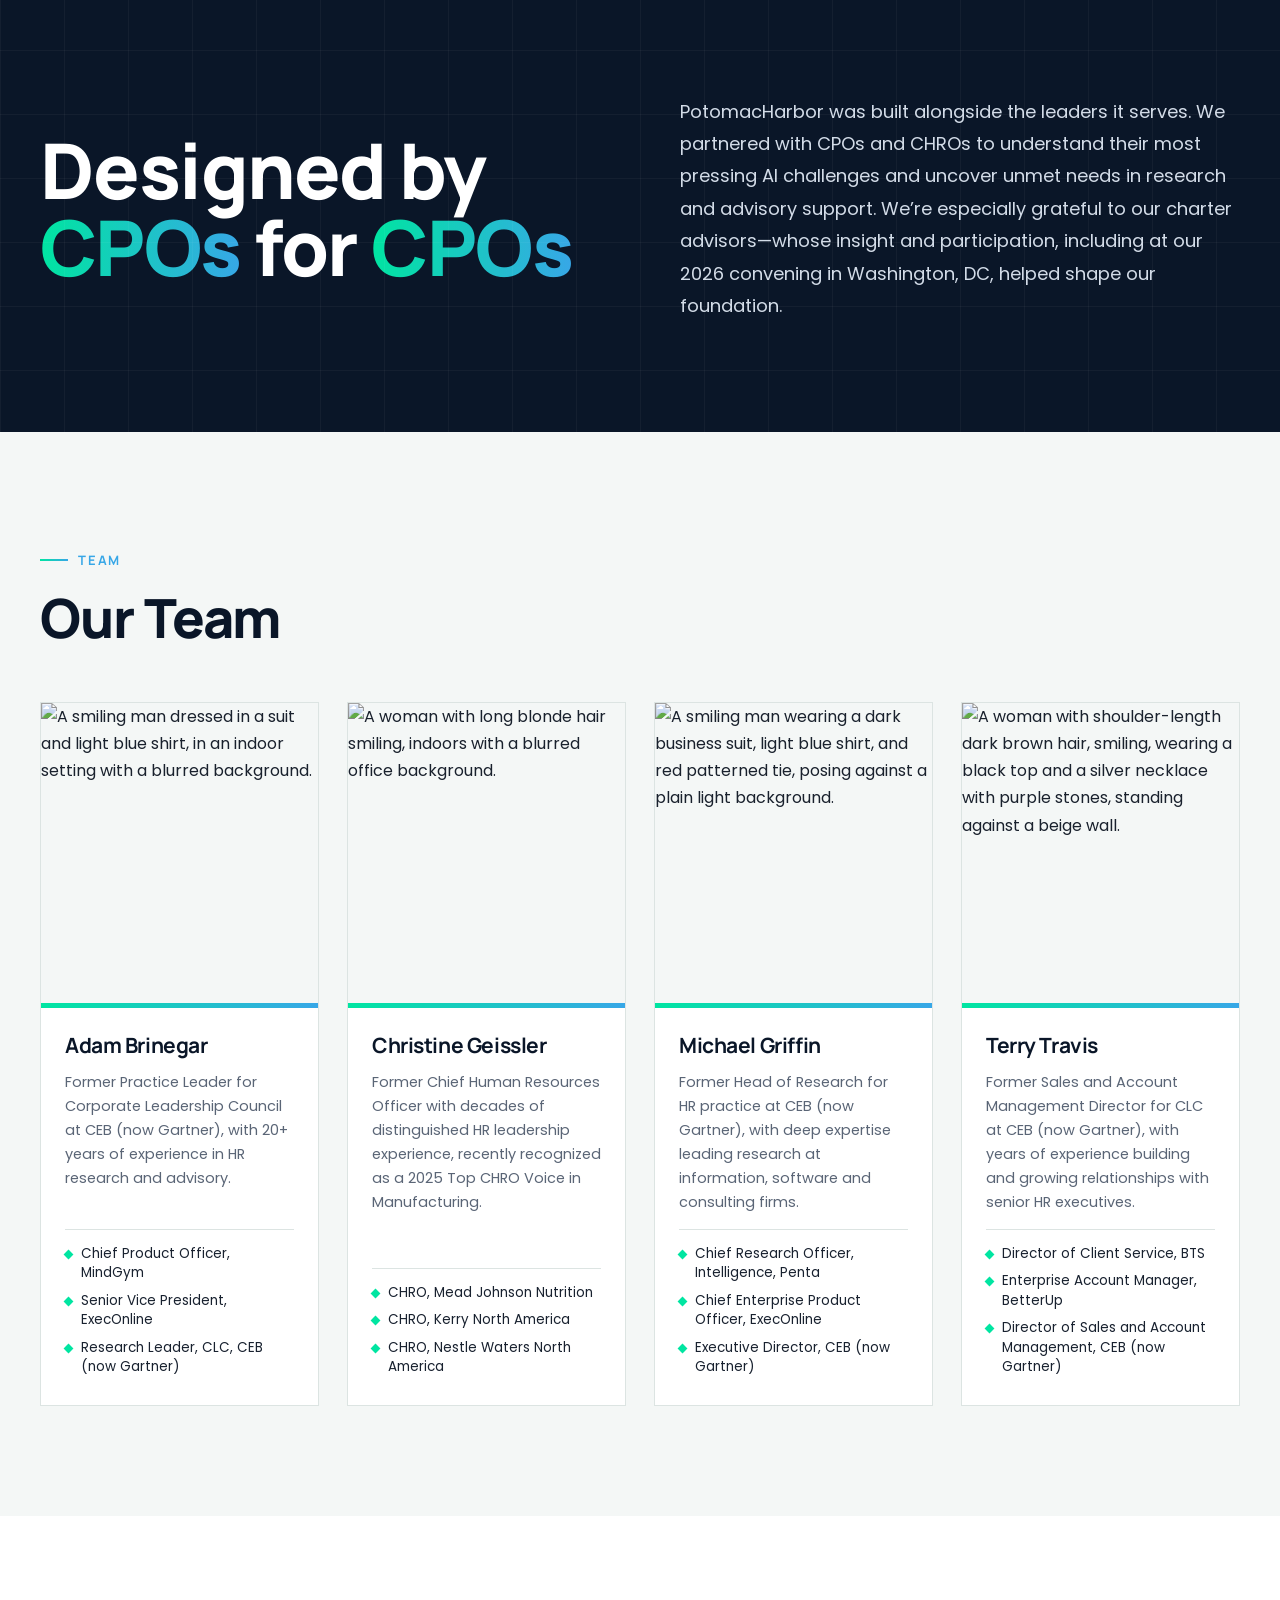
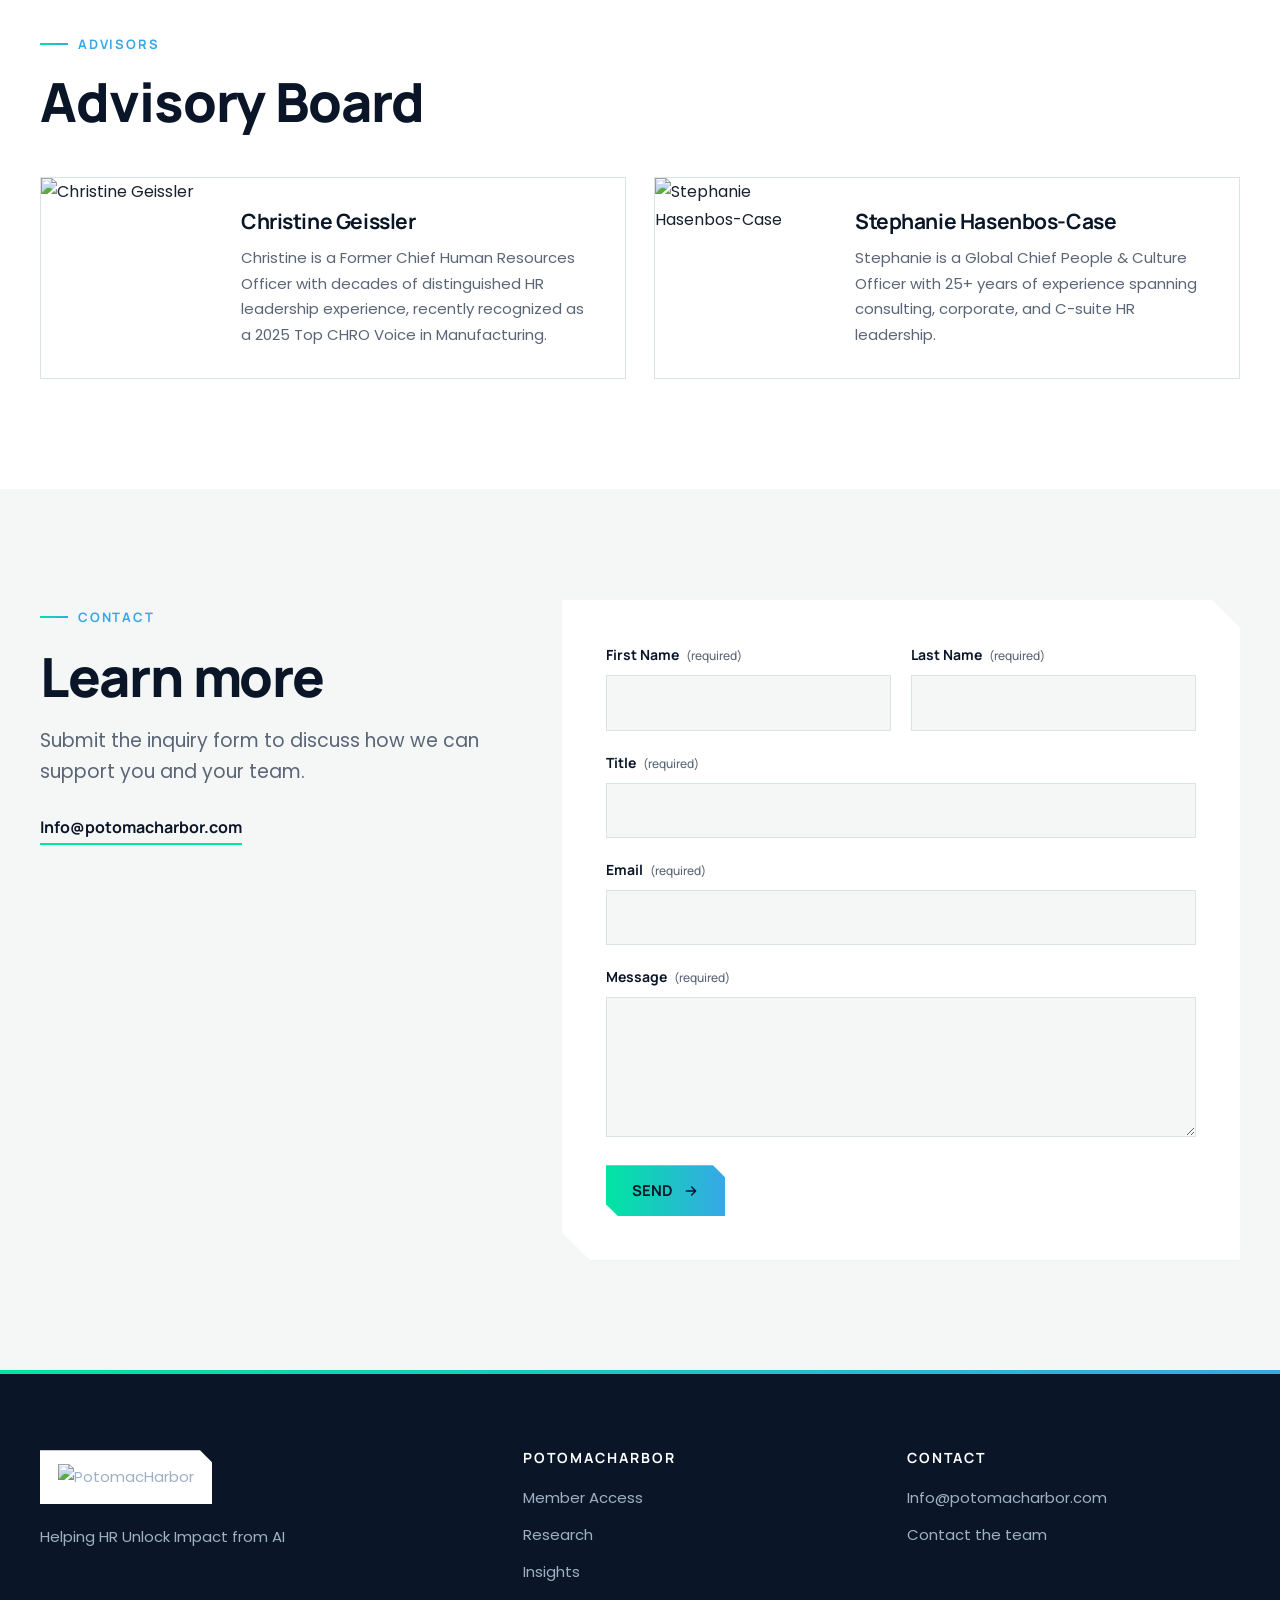
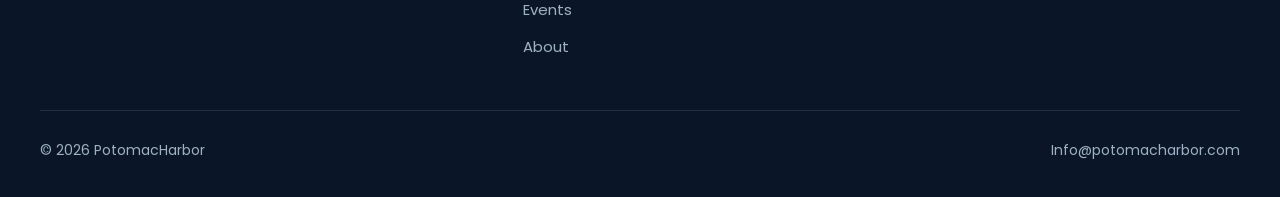
==== commit 45dff337: "Load team headshots eagerly, brighten text on dark sections Co-Authored-By: Claude Opus 5.5 <noreply" ====
--- a/about.html
+++ b/about.html
@@ -56,16 +56,16 @@
     <span class="eyebrow">Team</span>
     <h2 class="h-lg" style="margin-top:16px;color:var(--ink)">Our Team</h2>
     <div class="team-grid"><article class="member-card reveal">
-  <div class="photo"><img src="https://images.squarespace-cdn.com/content/v1/69d68f6693a7e61e9a5b25c9/edca619c-cd15-4121-9f21-7b41e5e0ad0c/adam.png?format=750w" alt="A smiling man dressed in a suit and light blue shirt, in an indoor setting with a blurred background." loading="lazy"></div>
+  <div class="photo"><img src="https://images.squarespace-cdn.com/content/v1/69d68f6693a7e61e9a5b25c9/edca619c-cd15-4121-9f21-7b41e5e0ad0c/adam.png?format=750w" alt="A smiling man dressed in a suit and light blue shirt, in an indoor setting with a blurred background."></div>
   <div class="body"><h4>Adam Brinegar</h4><p class="bio">Former Practice Leader for Corporate Leadership Council at CEB (now Gartner), with 20+ years of experience in HR research and advisory.</p><ul class="roles"><li>Chief Product Officer, MindGym</li><li>Senior Vice President, ExecOnline</li><li>Research Leader, CLC, CEB (now Gartner)</li></ul></div>
 </article><article class="member-card reveal">
-  <div class="photo"><img src="https://images.squarespace-cdn.com/content/v1/69d68f6693a7e61e9a5b25c9/10ed6e0b-ddcf-4062-83f8-19f9b264783f/christine.png?format=750w" alt="A woman with long blonde hair smiling, indoors with a blurred office background." loading="lazy"></div>
+  <div class="photo"><img src="https://images.squarespace-cdn.com/content/v1/69d68f6693a7e61e9a5b25c9/10ed6e0b-ddcf-4062-83f8-19f9b264783f/christine.png?format=750w" alt="A woman with long blonde hair smiling, indoors with a blurred office background."></div>
   <div class="body"><h4>Christine Geissler</h4><p class="bio">Former Chief Human Resources Officer with decades of distinguished HR leadership experience, recently recognized as a 2025 Top CHRO Voice in Manufacturing.</p><ul class="roles"><li>CHRO, Mead Johnson Nutrition</li><li>CHRO, Kerry North America</li><li>CHRO, Nestle Waters North America</li></ul></div>
 </article><article class="member-card reveal">
-  <div class="photo"><img src="https://images.squarespace-cdn.com/content/v1/69d68f6693a7e61e9a5b25c9/c7e118ed-4ac4-4e4c-be59-42665928180d/Ballast+Headshot.jpg?format=750w" alt="A smiling man wearing a dark business suit, light blue shirt, and red patterned tie, posing against a plain light background." loading="lazy"></div>
+  <div class="photo"><img src="https://images.squarespace-cdn.com/content/v1/69d68f6693a7e61e9a5b25c9/c7e118ed-4ac4-4e4c-be59-42665928180d/Ballast+Headshot.jpg?format=750w" alt="A smiling man wearing a dark business suit, light blue shirt, and red patterned tie, posing against a plain light background."></div>
   <div class="body"><h4>Michael Griffin</h4><p class="bio">Former Head of Research for HR practice at CEB (now Gartner), with deep expertise leading research at information, software and consulting firms.</p><ul class="roles"><li>Chief Research Officer, Intelligence, Penta</li><li>Chief Enterprise Product Officer, ExecOnline</li><li>Executive Director, CEB (now Gartner)</li></ul></div>
 </article><article class="member-card reveal">
-  <div class="photo"><img src="https://images.squarespace-cdn.com/content/v1/69d68f6693a7e61e9a5b25c9/add874d8-deb3-4920-9318-5bb00faa55fe/Terry+Business+Photo+%282%29+%281%29.jpg?format=750w" alt="A woman with shoulder-length dark brown hair, smiling, wearing a black top and a silver necklace with purple stones, standing against a beige wall." loading="lazy"></div>
+  <div class="photo"><img src="https://images.squarespace-cdn.com/content/v1/69d68f6693a7e61e9a5b25c9/add874d8-deb3-4920-9318-5bb00faa55fe/Terry+Business+Photo+%282%29+%281%29.jpg?format=750w" alt="A woman with shoulder-length dark brown hair, smiling, wearing a black top and a silver necklace with purple stones, standing against a beige wall."></div>
   <div class="body"><h4>Terry Travis</h4><p class="bio">Former Sales and Account Management Director for CLC at CEB (now Gartner), with years of experience building and growing relationships with senior HR executives.</p><ul class="roles"><li>Director of Client Service, BTS</li><li>Enterprise Account Manager, BetterUp</li><li>Director of Sales and Account Management, CEB (now Gartner)</li></ul></div>
 </article></div>
   </div>
@@ -75,7 +75,7 @@
   <div class="wrap">
     <span class="eyebrow">Advisors</span>
     <h2 class="h-lg" style="margin-top:16px;color:var(--ink)">Advisory Board</h2>
-    <div class="board-grid"><article class="board-card reveal"><img src="https://images.squarespace-cdn.com/content/v1/69d68f6693a7e61e9a5b25c9/10ed6e0b-ddcf-4062-83f8-19f9b264783f/christine.png?format=750w" alt="Christine Geissler" loading="lazy"><div class="body"><h4>Christine Geissler</h4><p>Christine is a Former Chief Human Resources Officer with decades of distinguished HR leadership experience, recently recognized as a 2025 Top CHRO Voice in Manufacturing.</p></div></article><article class="board-card reveal"><img src="https://images.squarespace-cdn.com/content/v1/69d68f6693a7e61e9a5b25c9/b7c5acab-c763-4c49-a54f-f111fbb866cf/stephanie.png?format=750w" alt="Stephanie Hasenbos-Case" loading="lazy"><div class="body"><h4>Stephanie Hasenbos-Case</h4><p>Stephanie is a Global Chief People &amp; Culture Officer with 25+ years of experience spanning consulting, corporate, and C-suite HR leadership.</p></div></article></div>
+    <div class="board-grid"><article class="board-card reveal"><img src="https://images.squarespace-cdn.com/content/v1/69d68f6693a7e61e9a5b25c9/10ed6e0b-ddcf-4062-83f8-19f9b264783f/christine.png?format=750w" alt="Christine Geissler"><div class="body"><h4>Christine Geissler</h4><p>Christine is a Former Chief Human Resources Officer with decades of distinguished HR leadership experience, recently recognized as a 2025 Top CHRO Voice in Manufacturing.</p></div></article><article class="board-card reveal"><img src="https://images.squarespace-cdn.com/content/v1/69d68f6693a7e61e9a5b25c9/b7c5acab-c763-4c49-a54f-f111fbb866cf/stephanie.png?format=750w" alt="Stephanie Hasenbos-Case"><div class="body"><h4>Stephanie Hasenbos-Case</h4><p>Stephanie is a Global Chief People &amp; Culture Officer with 25+ years of experience spanning consulting, corporate, and C-suite HR leadership.</p></div></article></div>
   </div>
 </section>
 
--- a/style.css
+++ b/style.css
@@ -63,10 +63,10 @@
 .pad{padding:110px 0}
 .pad-sm{padding:72px 0}
 .bg-paper{background:var(--paper)}
-.on-dark{background:var(--ink);color:#C9D3E0}
+.on-dark{background:var(--ink);color:#D3DCE8}
 .on-dark h1,.on-dark h2,.on-dark h3,.on-dark h4{color:var(--white)}
 .lead{font-size:19px;line-height:1.65;color:var(--muted)}
-.on-dark .lead{color:#AFC0D4}
+.on-dark .lead{color:#CBD7E5}
 .h-xl{font-size:clamp(42px,6vw,76px);font-weight:800}
 .h-lg{font-size:clamp(34px,4.4vw,54px);font-weight:800}
 .h-md{font-size:clamp(26px,3vw,36px)}
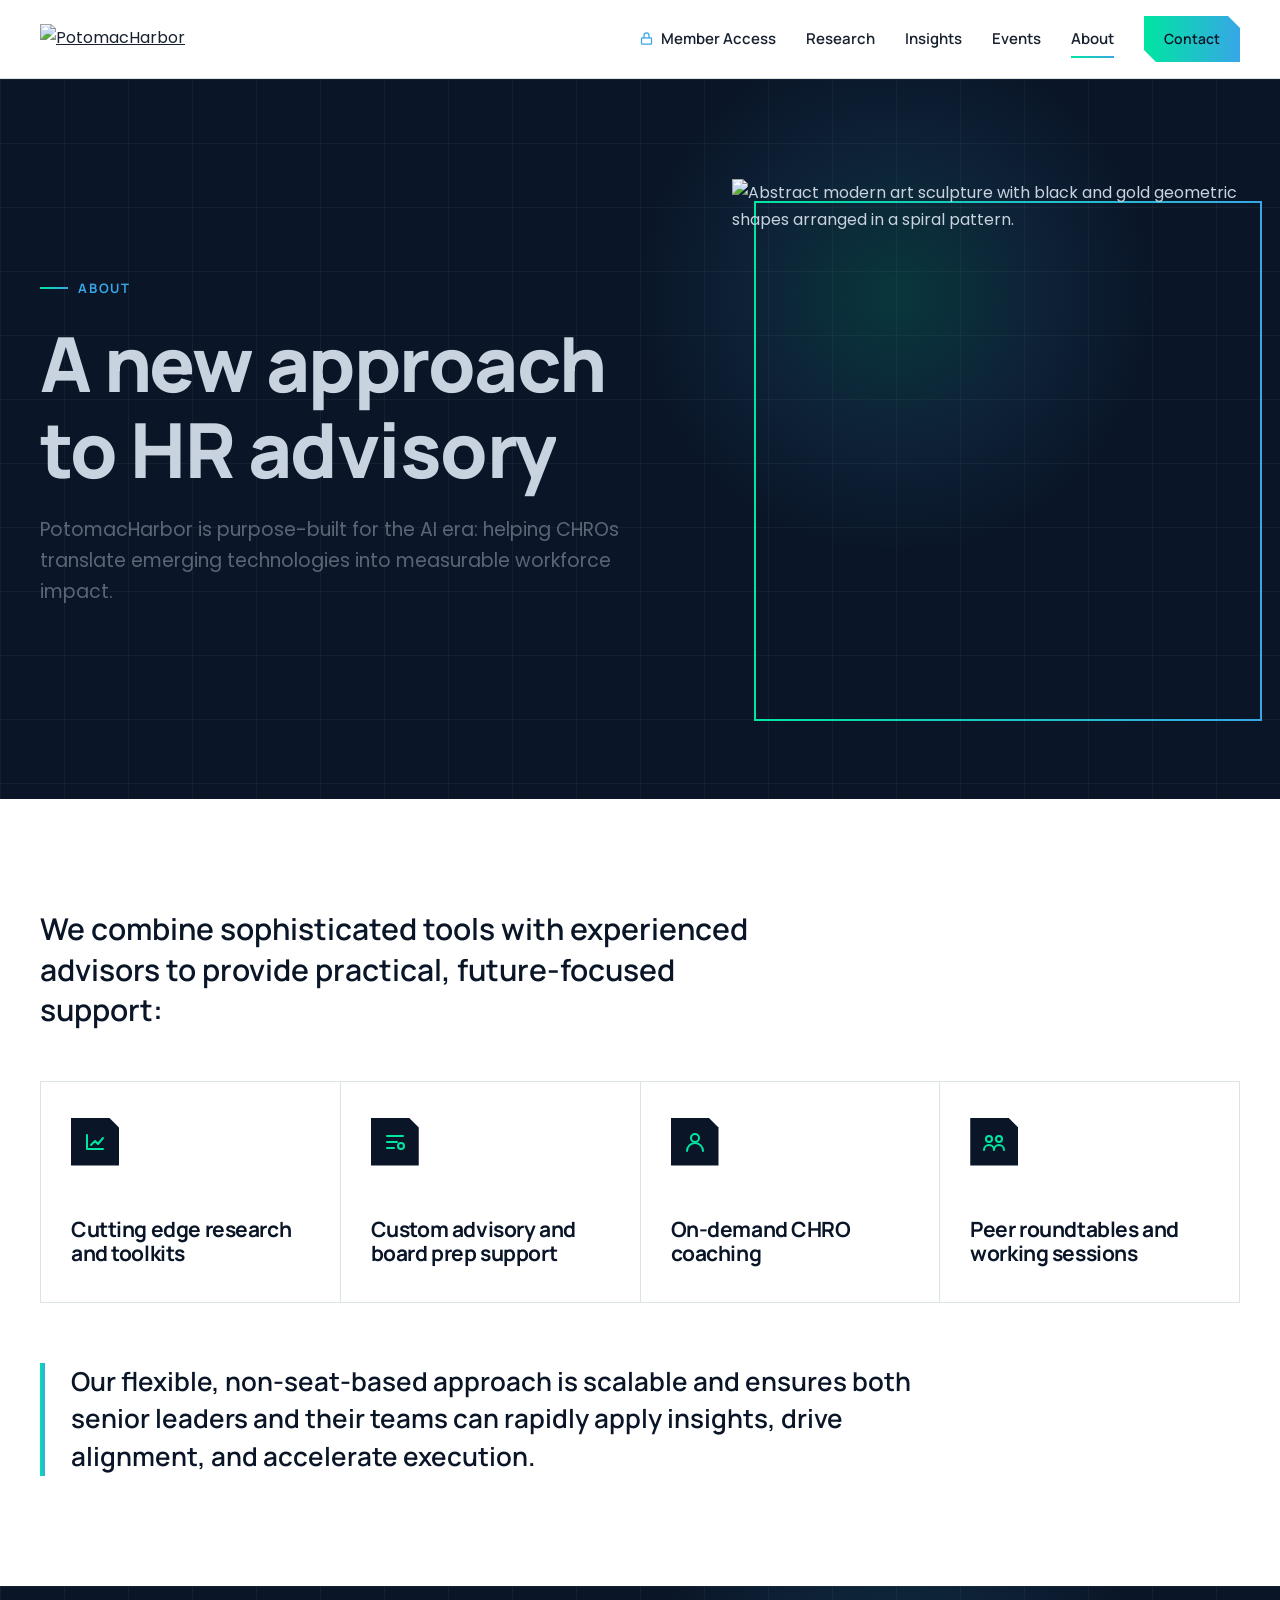
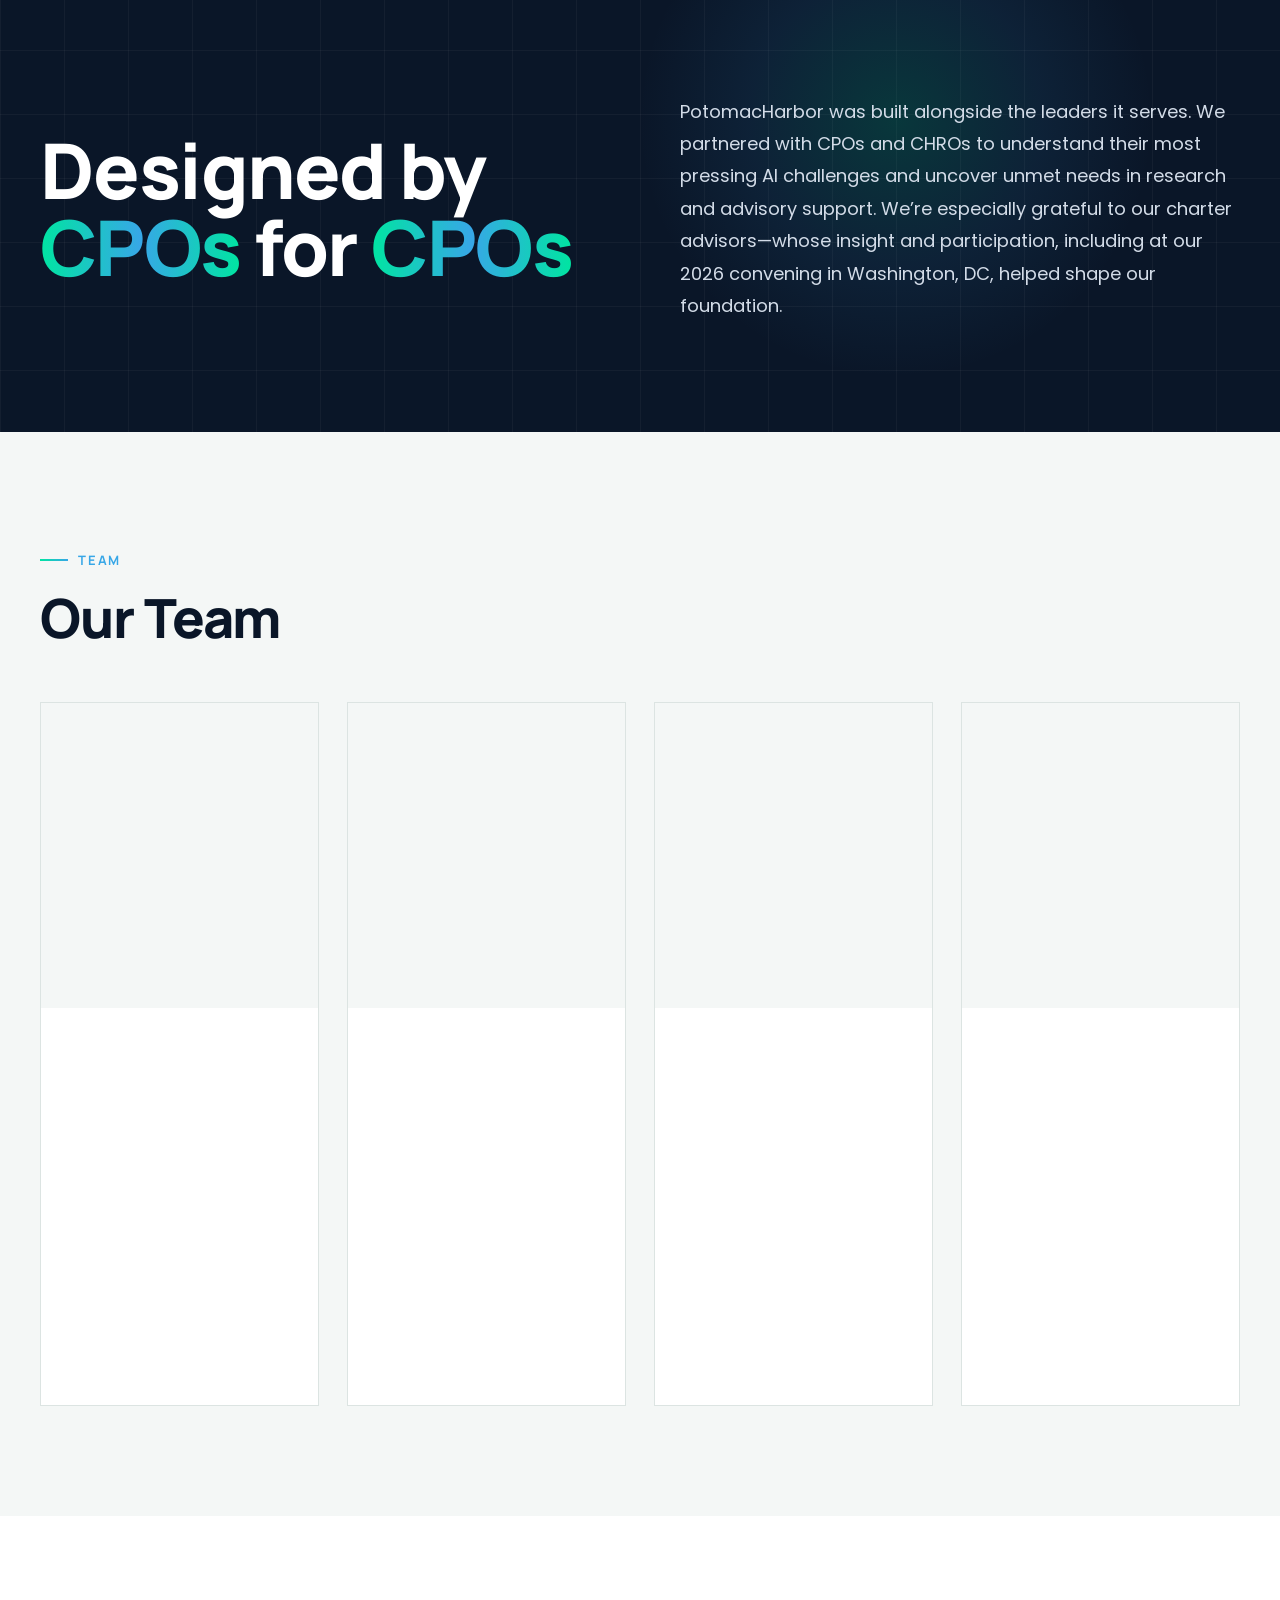
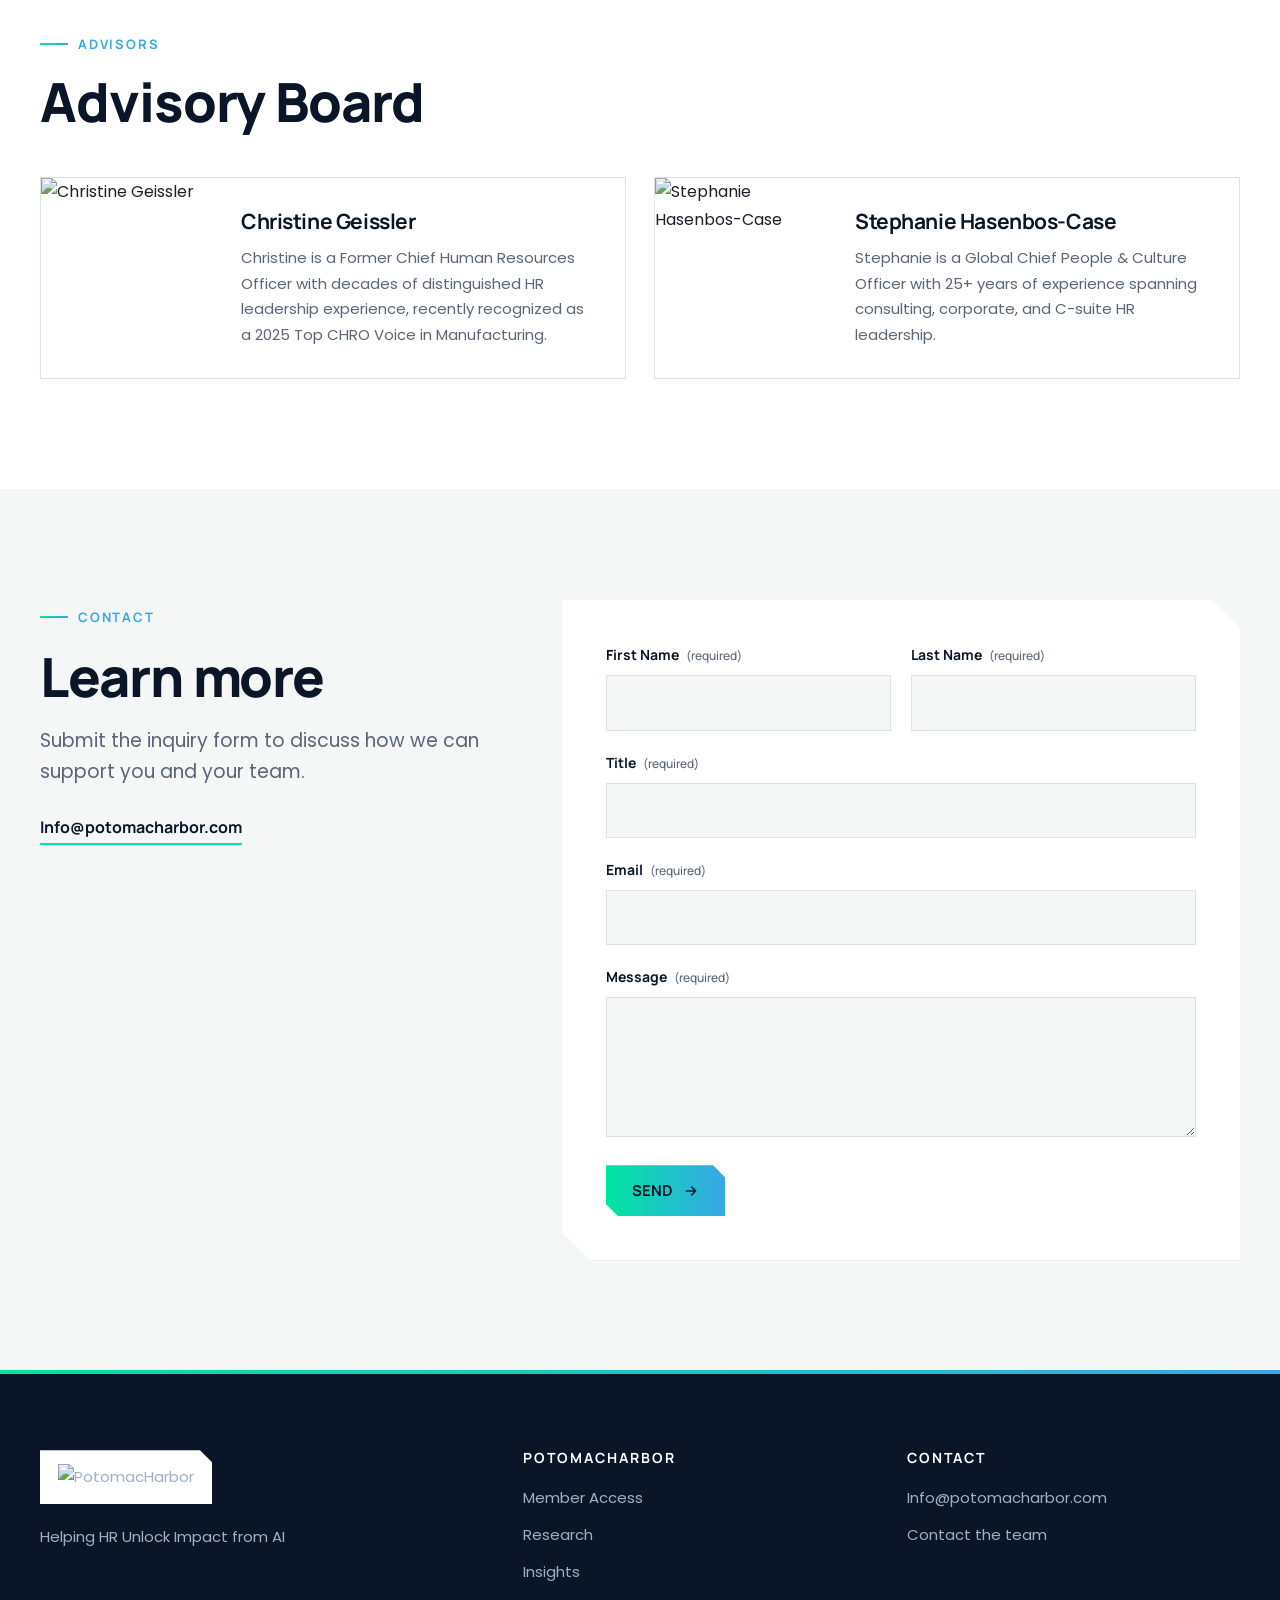
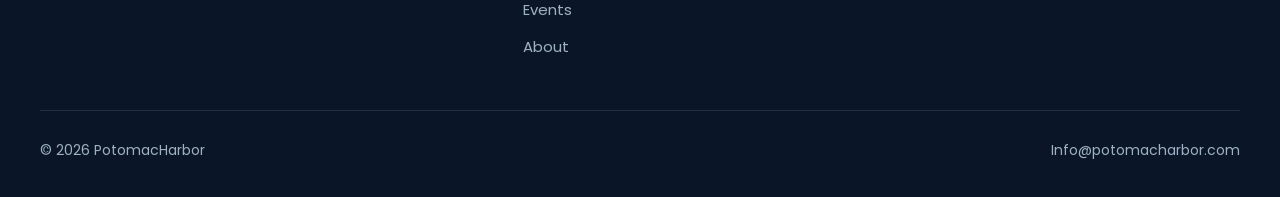
==== commit 406ee995: "Home: add research highlight, CPO/team, upcoming events and insights sections; add motion and effect" ====
--- a/about.html
+++ b/about.html
@@ -22,14 +22,14 @@
 <main id="main">
 
 <section class="page-hero about-hero">
-  <div class="grid-lines"></div>
+  <div class="grid-lines"></div><div class="glow"></div>
   <div class="wrap grid">
     <div class="stack reveal">
       <span class="eyebrow">About</span>
-      <h1 class="h-xl">A new approach to HR advisory</h1>
+      <h1 class="h-xl split-words">A new approach to HR advisory</h1>
       <p class="lead">PotomacHarbor is purpose-built for the AI era: helping CHROs translate emerging technologies into measurable workforce impact.</p>
     </div>
-    <div class="img-frame reveal"><img src="https://images.squarespace-cdn.com/content/v1/69d68f6693a7e61e9a5b25c9/1776279135302-RZBB6YU6SC5BXATKPD1X/unsplash-image-e1wycgI4c9g.jpg?format=1500w" alt="Abstract modern art sculpture with black and gold geometric shapes arranged in a spiral pattern."></div>
+    <div class="img-frame img-wipe"><img src="https://images.squarespace-cdn.com/content/v1/69d68f6693a7e61e9a5b25c9/1776279135302-RZBB6YU6SC5BXATKPD1X/unsplash-image-e1wycgI4c9g.jpg?format=1500w" alt="Abstract modern art sculpture with black and gold geometric shapes arranged in a spiral pattern."></div>
   </div>
 </section>
 
@@ -44,7 +44,7 @@
 </section>
 
 <section class="pad on-dark">
-  <div class="grid-lines"></div>
+  <div class="grid-lines"></div><div class="glow"></div>
   <div class="wrap cpo">
     <h2 class="big reveal">Designed by <span class="grad-text">CPOs</span> for <span class="grad-text">CPOs</span></h2>
     <p class="reveal">PotomacHarbor was built alongside the leaders it serves. We partnered with CPOs and CHROs to understand their most pressing AI challenges and uncover unmet needs in research and advisory support. We&rsquo;re especially grateful to our charter advisors&mdash;whose insight and participation, including at our 2026 convening in Washington, DC, helped shape our foundation.</p>
--- a/style.css
+++ b/style.css
@@ -342,3 +342,180 @@
   .img-frame::before{inset:14px -10px -14px 10px}
 }
 @media (prefers-reduced-motion:reduce){.reveal{opacity:1;transform:none;transition:none}*{scroll-behavior:auto}}
+
+/* ===================== HOME: new sections ===================== */
+.home-research{position:relative;overflow:hidden;background:var(--ink);color:#D3DCE8;padding:110px 0}
+.hr-bg{position:absolute;inset:-12% 0;background-size:cover;background-position:center;opacity:.32}
+.home-research::after{content:"";position:absolute;inset:0;background:linear-gradient(100deg,var(--ink) 35%,rgba(10,22,40,.55))}
+.hr-inner{position:relative;z-index:2;display:grid;grid-template-columns:1.05fr .95fr;gap:70px;align-items:center}
+.hr-head h2{color:#fff;margin:22px 0 14px}
+.hr-sub{font-size:21px;color:#fff;font-weight:600;margin-bottom:16px}
+.hr-head .lead{color:#CBD7E5;margin-bottom:30px}
+.hr-stats{display:grid;gap:0;border-left:1px solid rgba(255,255,255,.14)}
+.hr-stat{padding:26px 0 26px 40px;border-bottom:1px solid rgba(255,255,255,.1);position:relative}
+.hr-stat:last-child{border-bottom:0}
+.hr-stat::before{content:"";position:absolute;left:-1px;top:0;width:3px;height:0;background:var(--grad);transition:height .9s ease .2s}
+.hr-stat.in::before{height:100%}
+.hr-stat b{font-family:var(--head);font-size:60px;font-weight:800;line-height:1;display:block}
+.hr-stat p{margin-top:10px;font-size:15px;color:#B9C7D8;max-width:40ch}
+
+.cpo-home{display:grid;grid-template-columns:1fr 1fr;gap:80px;align-items:center}
+.cpo-home>div>p{font-size:18px;color:var(--muted)}
+.svc-list{list-style:none;margin-top:26px;display:grid;gap:14px}
+.svc-list li{display:flex;align-items:center;gap:16px;font-family:var(--head);font-weight:700;font-size:18px;color:var(--ink);padding:14px 18px;background:var(--white);border:1px solid var(--line);transition:transform .3s,border-color .3s}
+.svc-list li:hover{transform:translateX(8px);border-color:var(--mint)}
+.svc-list .ic{width:40px;height:40px;flex:0 0 40px;display:grid;place-items:center;background:var(--ink);color:var(--mint)}
+.svc-list .ic svg{width:20px;height:20px}
+.faces{display:grid;grid-template-columns:1fr 1fr;gap:18px}
+.faces .face:nth-child(even){transform:translateY(46px)}
+.faces .face:nth-child(even).reveal:not(.in){transform:translateY(80px)}
+.face{position:relative;display:block;overflow:hidden;aspect-ratio:4/5;background:var(--line);text-decoration:none}
+.face img{width:100%;height:100%;object-fit:cover;object-position:top;transition:transform .7s,filter .5s;filter:grayscale(.35)}
+.face:hover img{transform:scale(1.06);filter:none}
+.face span{position:absolute;left:0;right:0;bottom:0;padding:40px 16px 14px;font-family:var(--head);font-weight:700;color:#fff;background:linear-gradient(0deg,rgba(10,22,40,.9),transparent)}
+.face::after{content:"";position:absolute;left:0;bottom:0;height:4px;width:0;background:var(--grad);transition:width .5s}
+.face:hover::after{width:100%}
+
+.sec-head{display:flex;justify-content:space-between;align-items:flex-end;gap:30px;flex-wrap:wrap;margin-bottom:46px}
+.hev-grid{display:grid;grid-template-columns:1fr 1fr;gap:28px}
+.hev{display:flex;flex-direction:column;text-decoration:none;color:inherit;background:var(--ink-2);border:1px solid rgba(255,255,255,.08);transition:transform .4s,border-color .4s,box-shadow .4s}
+.hev:hover{transform:translateY(-8px);border-color:rgba(0,229,161,.5);box-shadow:0 30px 60px rgba(0,0,0,.35)}
+.hev-img{aspect-ratio:16/8;overflow:hidden}
+.hev-img img{width:100%;height:100%;object-fit:cover;transition:transform .8s}
+.hev:hover .hev-img img{transform:scale(1.06)}
+.hev-body{display:grid;grid-template-columns:76px 1fr;gap:24px;padding:30px}
+.hev-date{display:flex;flex-direction:column;align-items:center;justify-content:center;background:var(--grad);color:var(--ink);font-family:var(--head);height:84px;clip-path:polygon(0 0,calc(100% - 12px) 0,100% 12px,100% 100%,0 100%)}
+.hev-date .m{font-size:12px;font-weight:800;letter-spacing:.14em;text-transform:uppercase}
+.hev-date .d{font-size:34px;font-weight:800;line-height:1}
+.hev h3{color:#fff;font-size:22px}
+.hev .meta{font-size:13.5px;color:var(--mint);margin:8px 0 10px}
+.hev p{font-size:15px;color:#B9C7D8}
+.link-arrow.light{color:#fff;margin-top:18px}
+.ipost-list{border-top:1px solid var(--line)}
+.ipost{display:grid;grid-template-columns:70px 220px 1fr 56px;gap:34px;align-items:center;padding:30px 0;border-bottom:1px solid var(--line);text-decoration:none;color:inherit;position:relative}
+.ipost::before{content:"";position:absolute;left:0;right:0;top:0;bottom:0;background:var(--paper);transform:scaleY(0);transform-origin:bottom;transition:transform .45s ease;z-index:-1}
+.ipost:hover::before{transform:scaleY(1)}
+.ipost-n{font-family:var(--head);font-weight:800;font-size:40px;padding-left:10px}
+.ipost-img{aspect-ratio:16/10;overflow:hidden;clip-path:polygon(0 0,100% 0,100% calc(100% - 18px),calc(100% - 18px) 100%,0 100%)}
+.ipost-img img{width:100%;height:100%;object-fit:cover;transition:transform .7s}
+.ipost:hover .ipost-img img{transform:scale(1.08)}
+.ipost h3{font-size:24px;color:var(--ink);transition:color .3s}
+.ipost:hover h3{color:var(--sky)}
+.ipost p{margin-top:8px;color:var(--muted);font-size:15.5px}
+.ipost-go{width:52px;height:52px;display:grid;place-items:center;border:1.5px solid var(--ink);color:var(--ink);transition:background .3s,color .3s,transform .3s}
+.ipost-go svg{width:20px;height:20px}
+.ipost:hover .ipost-go{background:var(--ink);color:var(--mint);transform:rotate(-45deg)}
+.contact-img{margin-top:40px;height:260px;overflow:hidden}
+.contact-img img{width:100%;height:100%;object-fit:cover}
+
+/* ===================== MOTION & EFFECTS ===================== */
+/* Scroll progress bar */
+.progress{position:fixed;top:0;left:0;height:3px;width:100%;background:var(--grad);transform:scaleX(0);transform-origin:left;z-index:100;pointer-events:none}
+/* Header shrink */
+.site-header .wrap{transition:height .35s}
+.site-header.scrolled{box-shadow:0 10px 30px rgba(10,22,40,.08)}
+.site-header.scrolled .wrap{height:64px}
+.site-header .brand img{transition:height .35s}
+.site-header.scrolled .brand img{height:26px}
+/* Staggered reveal variants */
+.reveal{transition-delay:var(--d,0ms)}
+.reveal.from-left{transform:translateX(-40px)}
+.reveal.from-right{transform:translateX(40px)}
+.reveal.zoom{transform:scale(.94)}
+.reveal.in.from-left,.reveal.in.from-right,.reveal.in.zoom{transform:none}
+/* Load-in */
+.anim-up{opacity:0;transform:translateY(24px);animation:up .9s cubic-bezier(.2,.7,.2,1) forwards;animation-delay:var(--d,0ms)}
+@keyframes up{to{opacity:1;transform:none}}
+.split-words .w{display:inline-block;overflow:hidden;vertical-align:bottom;padding-bottom:.08em;margin-bottom:-.08em}
+.split-words .w>span{display:inline-block;transform:translateY(110%);animation:wordUp .9s cubic-bezier(.2,.7,.2,1) forwards;animation-delay:var(--d)}
+@keyframes wordUp{to{transform:none}}
+.line-up{opacity:0;transform:translateY(60px);animation:up 1s cubic-bezier(.2,.7,.2,1) forwards;animation-delay:var(--d,0ms)}
+/* Image wipe reveal */
+.img-wipe{clip-path:inset(0 100% 0 0);transition:clip-path 1.3s cubic-bezier(.7,0,.2,1)}
+.img-wipe.in{clip-path:inset(0 0 0 0)}
+.img-wipe-self{animation:none}
+.hero-home .visual.img-wipe{clip-path:inset(0 0 0 100%);animation:wipeL 1.4s cubic-bezier(.7,0,.2,1) .2s forwards}
+@keyframes wipeL{to{clip-path:inset(0 0 0 0)}}
+.img-frame.img-wipe{clip-path:none}
+.img-frame.img-wipe img{clip-path:inset(100% 0 0 0);transition:clip-path 1.3s cubic-bezier(.7,0,.2,1)}
+.img-frame.img-wipe::before{opacity:0;transform:translate(-20px,-20px);transition:opacity .8s .9s,transform .8s .9s}
+.img-frame.img-wipe.in img{clip-path:inset(0 0 0 0)}
+.img-frame.img-wipe.in::before{opacity:1;transform:none}
+/* Parallax */
+.parallax{will-change:transform}
+.research-hero>img.parallax,.events-hero>img.parallax{inset:-10% 0;height:120%}
+/* Cursor glow on dark sections */
+.glow{position:absolute;width:520px;height:520px;border-radius:50%;left:var(--mx,70%);top:var(--my,30%);transform:translate(-50%,-50%);background:radial-gradient(circle,rgba(0,229,161,.16),rgba(55,167,231,.08) 40%,transparent 70%);pointer-events:none;transition:left .25s ease-out,top .25s ease-out;z-index:0}
+.hero-home .copy>*:not(.grid-lines):not(.glow),.on-dark>.wrap,.page-hero>.wrap{position:relative;z-index:1}
+/* Floating grid lines */
+.grid-lines{animation:gridMove 24s linear infinite}
+@keyframes gridMove{to{background-position:64px 64px}}
+/* Button shine */
+.btn{position:relative;overflow:hidden}
+.btn-primary::after,.btn-dark::after{content:"";position:absolute;top:0;left:-80%;width:50%;height:100%;background:linear-gradient(110deg,transparent,rgba(255,255,255,.55),transparent);transform:skewX(-20deg);transition:left .7s}
+.btn-primary:hover::after,.btn-dark:hover::after{left:130%}
+.btn svg{transition:transform .3s}
+.btn:hover svg,.link-arrow:hover svg{transform:translateX(5px)}
+.link-arrow svg{width:16px;height:16px;transition:transform .3s}
+/* Tilt cards */
+.tilt{transform-style:preserve-3d;transition:transform .25s ease-out,box-shadow .3s}
+/* Pillar numbers glow line */
+.pillar{position:relative}
+.pillar::after{content:"";position:absolute;left:0;bottom:-1px;height:2px;width:0;background:var(--grad);transition:width .8s ease .3s}
+.pillar.in::after{width:100%}
+/* 4S diamonds */
+.s-step .letter{transition:transform .8s cubic-bezier(.2,.7,.2,1)}
+.s-step.reveal:not(.in) .letter{transform:rotate(-90deg) scale(.6)}
+.s-step:hover .letter{transform:rotate(90deg)}
+.fourS::before{transform:scaleX(0);transform-origin:left;transition:transform 1.6s ease .3s}
+.fourS.in::before{transform:scaleX(1)}
+/* Finding cards & offers hover */
+.offer .ic{transition:transform .4s}
+.offer:hover .ic{transform:translateY(-6px) rotate(-6deg)}
+.member-card .photo img{transition:transform .7s,filter .5s}
+.member-card:hover .photo img{transform:scale(1.05);filter:none}
+.board-card{transition:transform .35s,box-shadow .35s}
+.board-card:hover{transform:translateY(-5px);box-shadow:0 20px 40px rgba(10,22,40,.1)}
+.board-card img{transition:filter .5s;filter:grayscale(.3)}
+.board-card:hover img{filter:none}
+.event{transition:background .35s,padding .35s}
+.event:hover{background:var(--paper);padding-left:16px;padding-right:16px}
+.event .thumb img{transition:transform .7s}
+.event:hover .thumb img{transform:scale(1.07)}
+.hub-card{transition:transform .35s}
+.hub-card:hover{transform:translateY(-6px)}
+/* Hero gradient pulse on AI */
+.hero-home h1 .grad-text{background-size:200% 100%;animation:shift 5s ease-in-out infinite alternate}
+@keyframes shift{to{background-position:100% 0}}
+.hero-home .grad-text,.grad-text{background-image:linear-gradient(90deg,#00E5A1,#37A7E7,#00E5A1)}
+.hero-home .visual::after{transform:skewX(-8deg) scaleY(0);transform-origin:bottom;animation:barUp 1.2s cubic-bezier(.7,0,.2,1) 1.2s forwards}
+@keyframes barUp{to{transform:skewX(-8deg) scaleY(1)}}
+/* Form field focus */
+.form input,.form textarea{transition:border .25s,background .25s,box-shadow .25s}
+.form input:focus,.form textarea:focus{box-shadow:0 0 0 4px rgba(55,167,231,.15)}
+
+@media (max-width:900px){
+  .hr-inner,.cpo-home,.hev-grid{grid-template-columns:1fr}
+  .hr-inner{gap:40px}
+  .faces .face:nth-child(even){transform:none}
+  .ipost{grid-template-columns:50px 1fr 44px;gap:18px}
+  .ipost-img{display:none}
+  .ipost-go{width:42px;height:42px}
+  .glow{display:none}
+}
+@media (max-width:640px){
+  .hev-body{grid-template-columns:1fr}
+  .hev-date{flex-direction:row;gap:8px;height:auto;padding:8px 14px;justify-self:start}
+  .hev-date .d{font-size:22px}
+  .hr-stat b{font-size:46px}
+}
+@media (prefers-reduced-motion:reduce){
+  .anim-up,.line-up,.split-words .w>span{animation:none;opacity:1;transform:none}
+  .img-wipe,.img-frame.img-wipe img,.hero-home .visual.img-wipe{clip-path:none;animation:none;transition:none}
+  .grid-lines,.hero-home h1 .grad-text{animation:none}
+  .parallax{transform:none!important}
+}
+.on-dark,.hero-home .copy,.contact-page .left{overflow:hidden}
+.tilt.in{transition-delay:0s}
+.next-up>*{min-width:0}
+@media (max-width:900px){.next-up .soon{white-space:normal}}
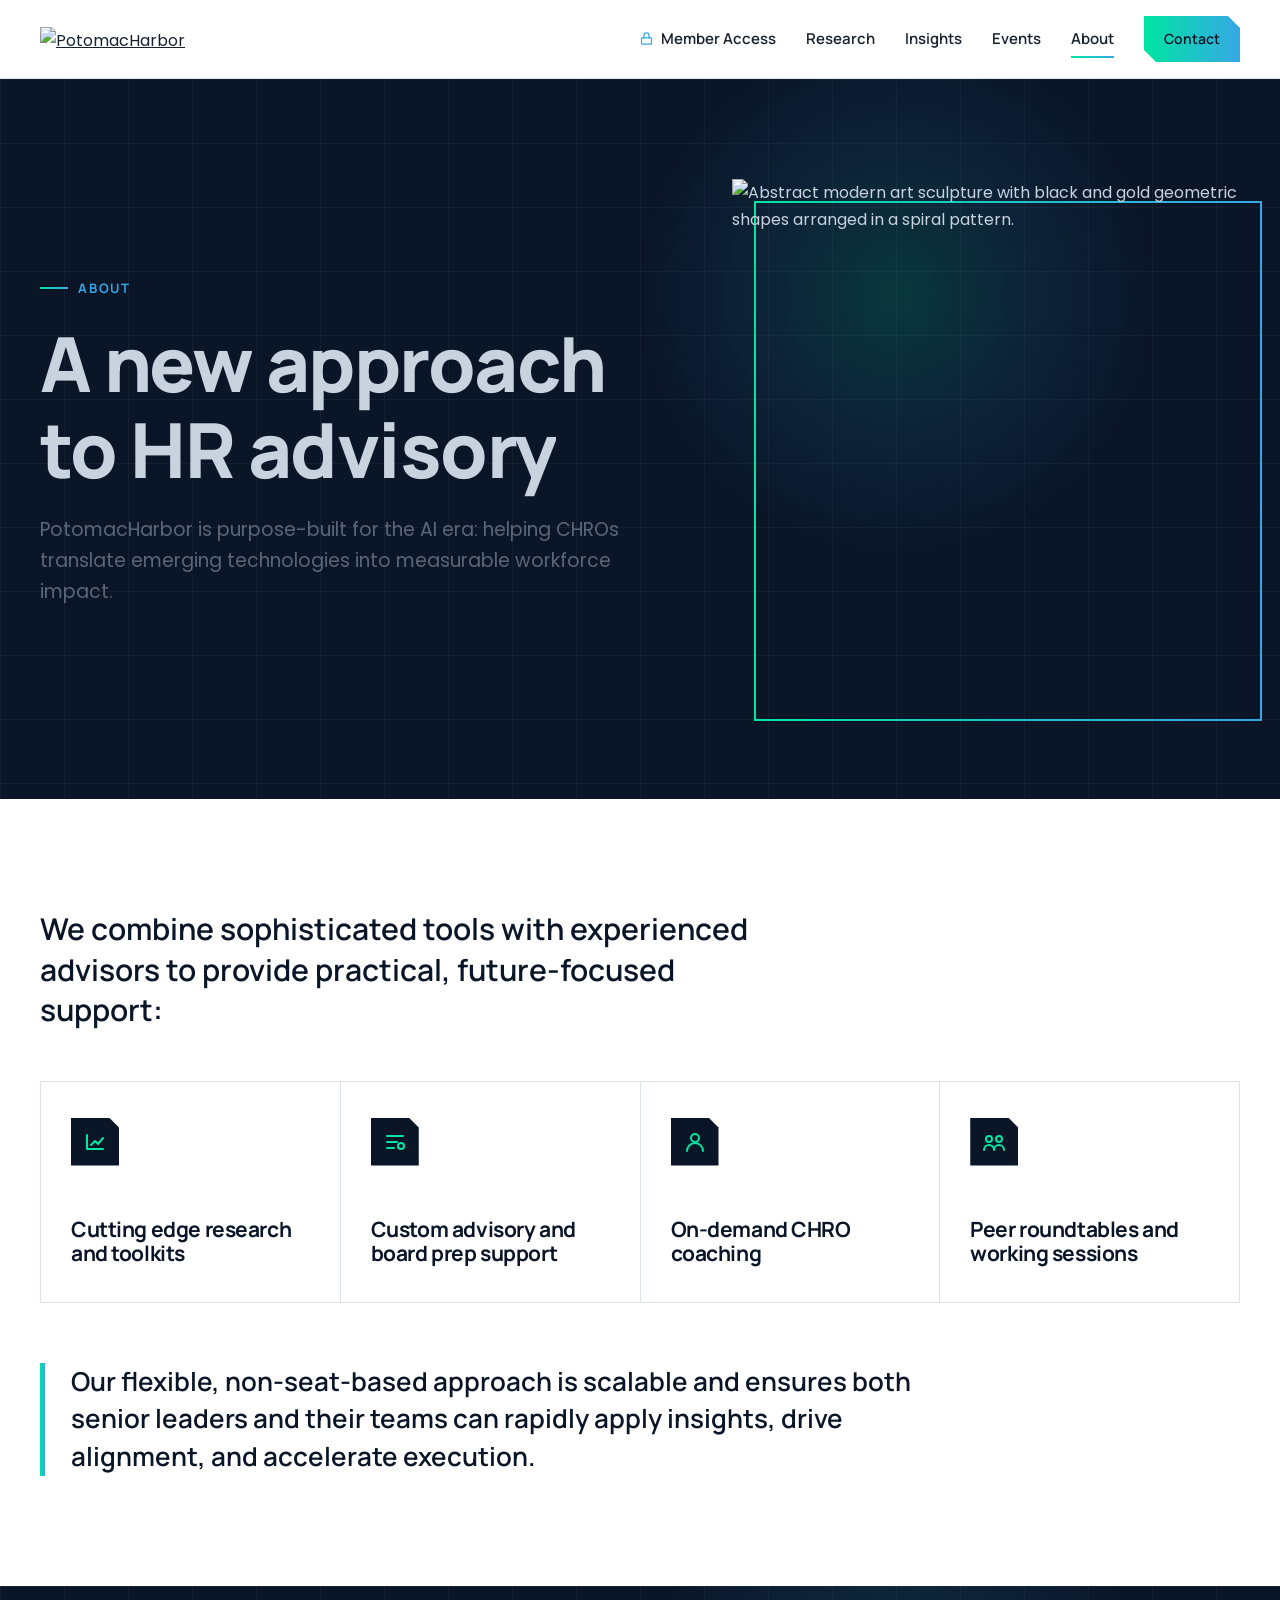
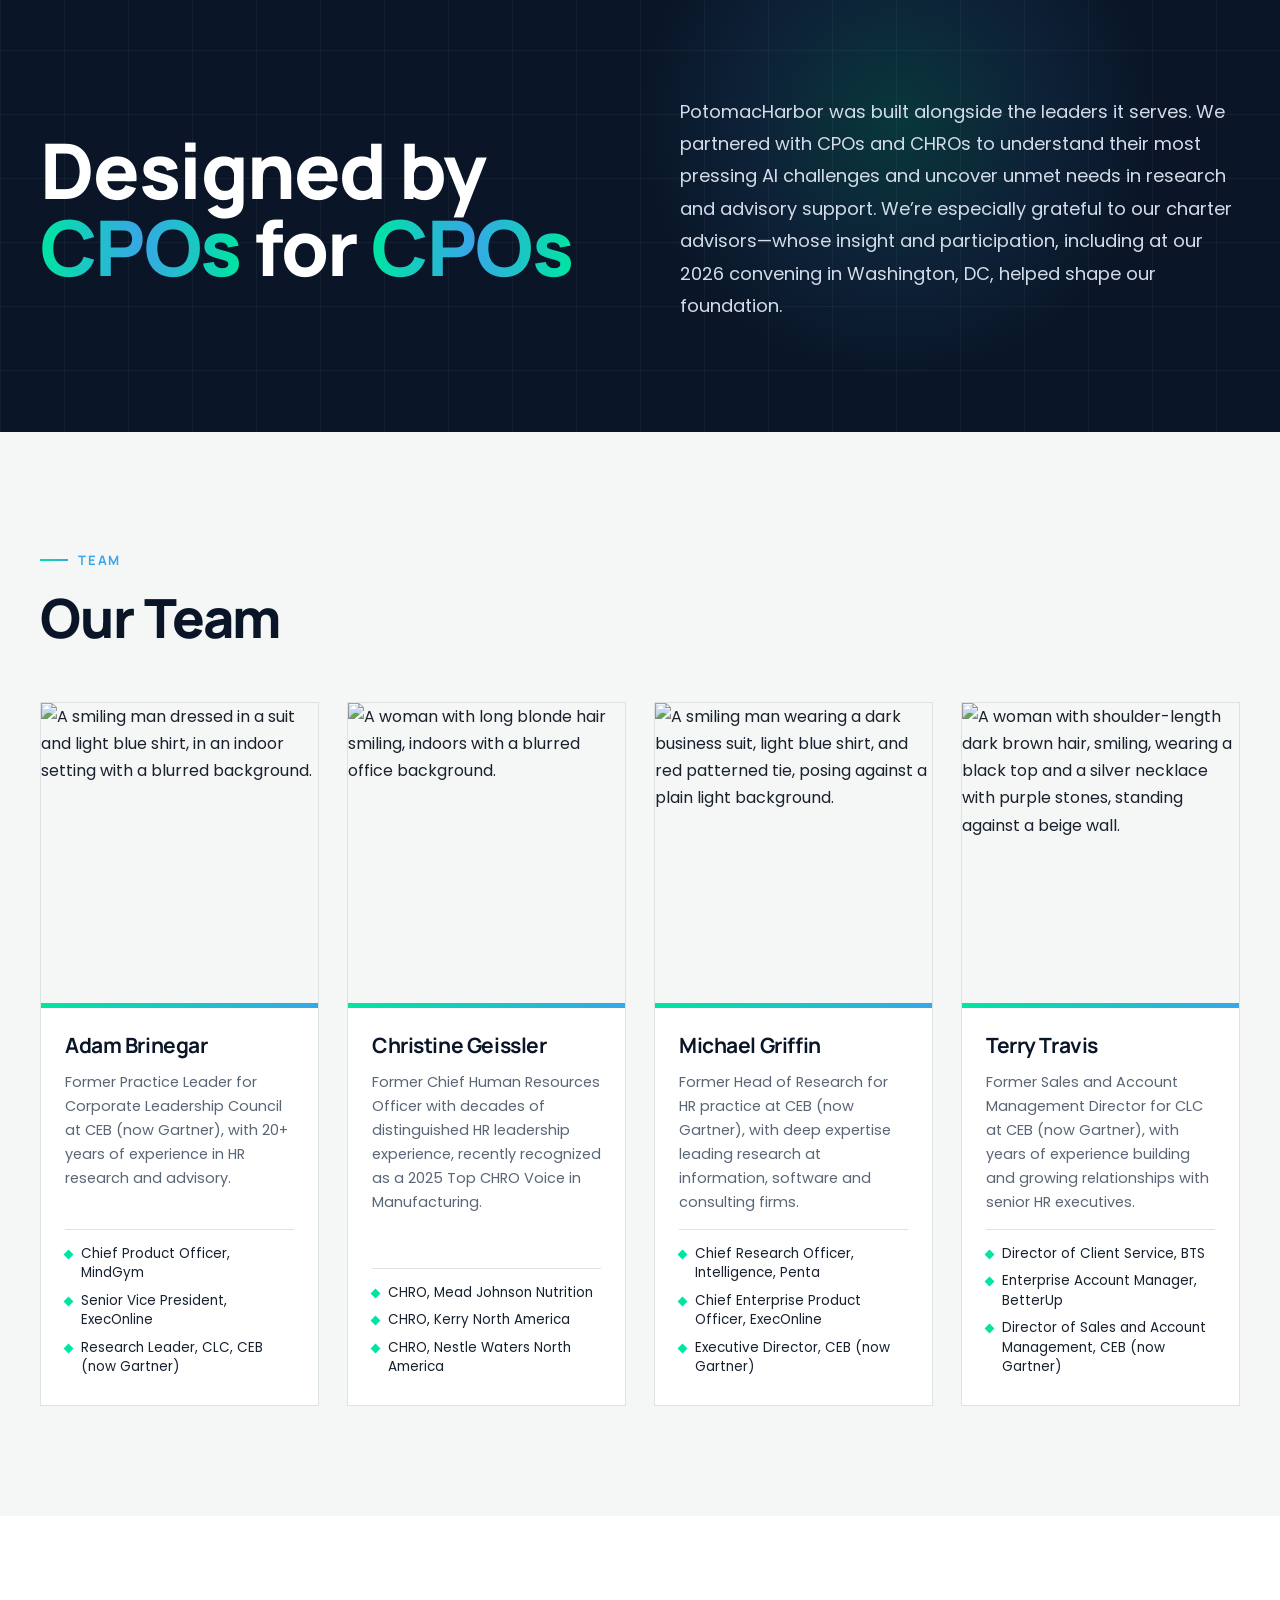
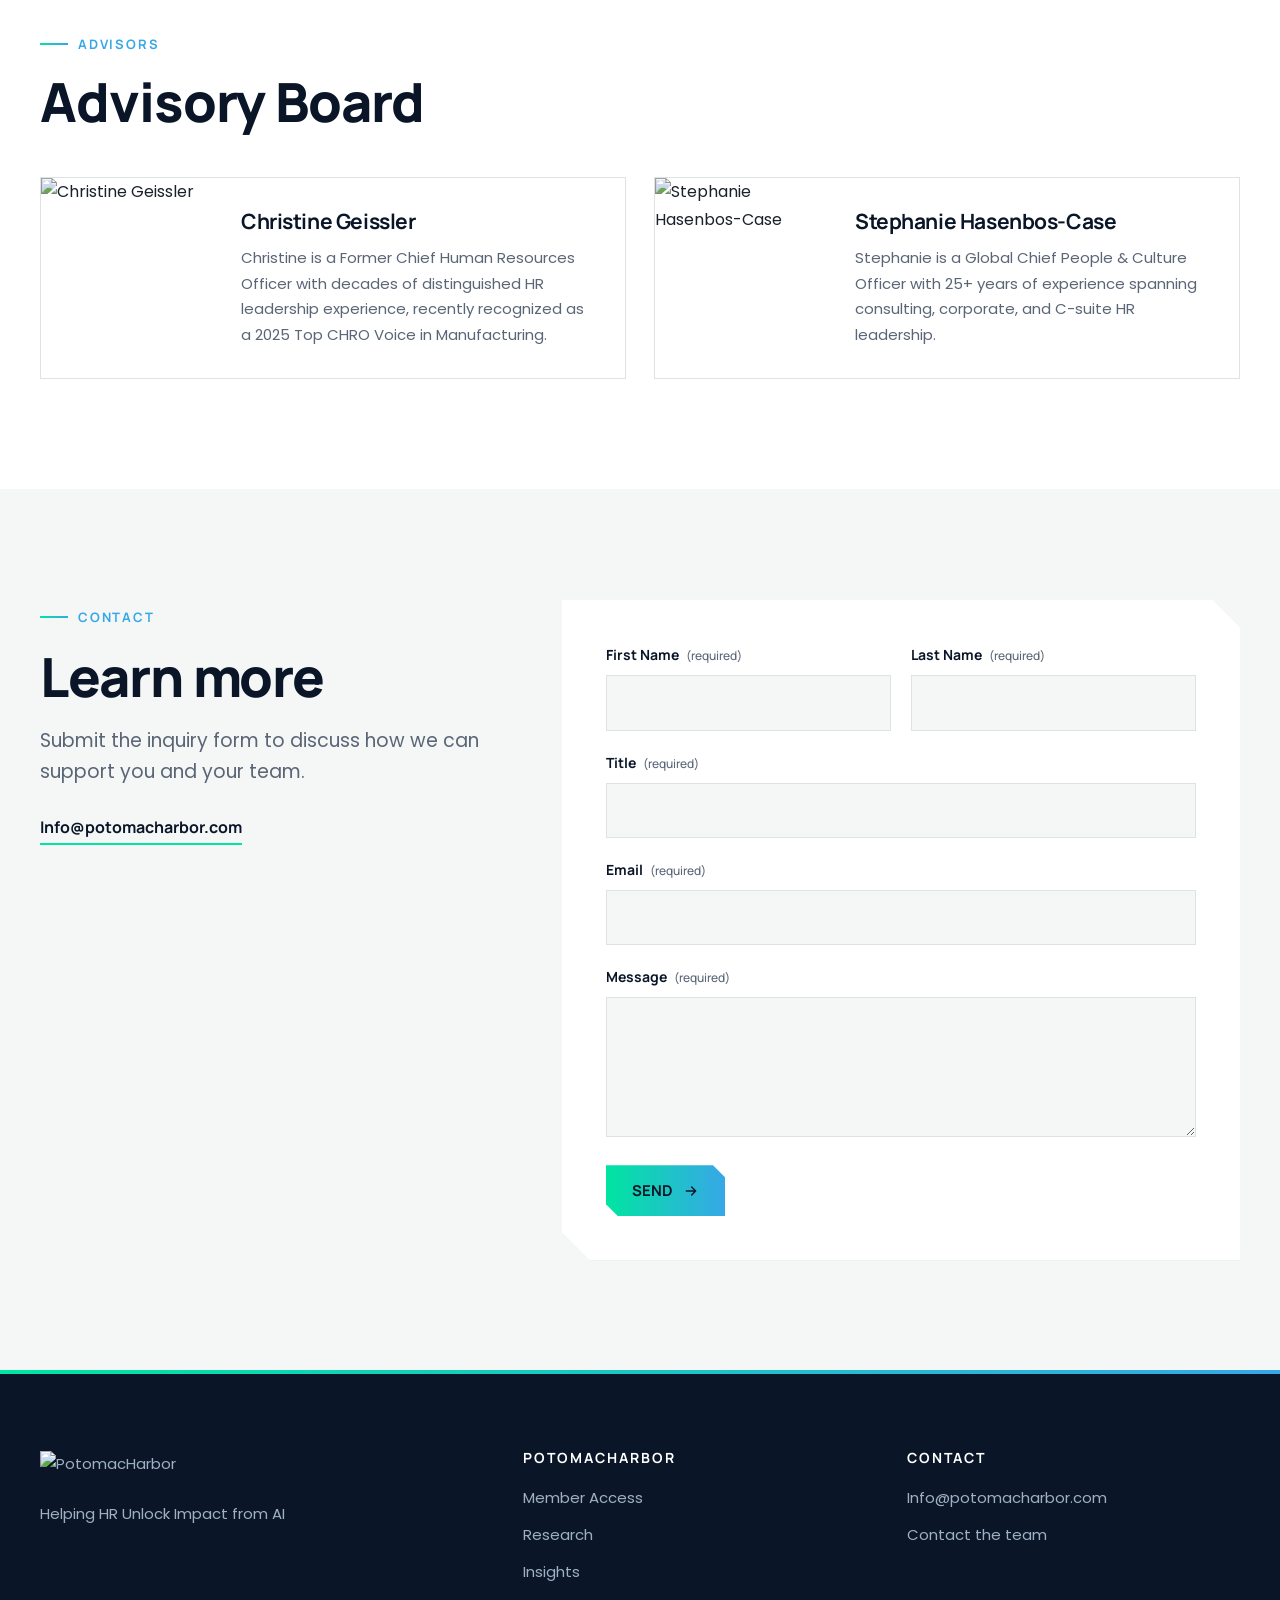
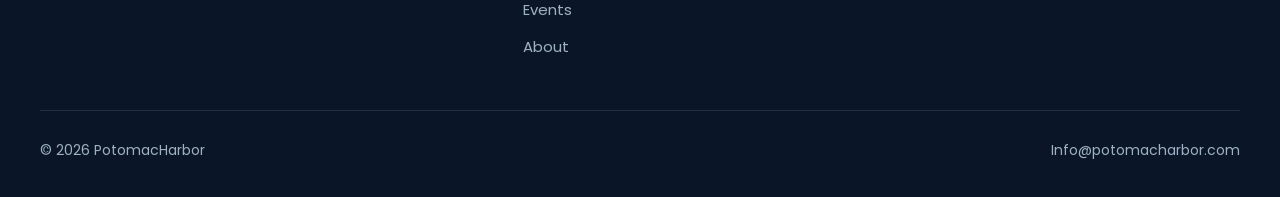
==== commit 23d8b5e8: "Fix logo: transparent background and trimmed in header and footer Co-Authored-By: Claude Opus 5.5 <n" ====
--- a/about.html
+++ b/about.html
@@ -14,7 +14,7 @@
 <a class="skip" href="#main" style="position:absolute;left:-999px">Skip to Content</a>
 <header class="site-header">
   <div class="wrap">
-    <a href="index.html" class="brand" aria-label="PotomacHarbor home"><img src="https://images.squarespace-cdn.com/content/v1/69d68f6693a7e61e9a5b25c9/e6554da6-3db7-4a8c-995c-954a55c57d66/logo+white+%281%29.png?format=750w" alt="PotomacHarbor"></a>
+    <a href="index.html" class="brand" aria-label="PotomacHarbor home"><img src="https://images.squarespace-cdn.com/content/v1/69d68f6693a7e61e9a5b25c9/e6554da6-3db7-4a8c-995c-954a55c57d66/logo+white+%281%29.png?format=750w" alt="PotomacHarbor" data-logo crossorigin="anonymous"></a>
     <button class="menu-btn" aria-label="Menu" aria-expanded="false"><span></span></button>
     <nav class="nav"><a href="member-access.html" class="member"><svg viewBox="0 0 24 24" fill="none" stroke="currentColor" stroke-width="2" stroke-linecap="round" stroke-linejoin="round"><rect x="4" y="11" width="16" height="10" rx="1"/><path d="M8 11V7a4 4 0 0 1 8 0v4"/></svg>Member Access</a><a href="research.html">Research</a><a href="insights.html">Insights</a><a href="events.html">Events</a><a href="about.html" class="active">About</a><a href="contact.html" class="btn btn-primary">Contact</a></nav>
   </div>
@@ -104,7 +104,7 @@
   <div class="wrap">
     <div class="foot-top">
       <div>
-        <a href="index.html" class="foot-logo"><img src="https://images.squarespace-cdn.com/content/v1/69d68f6693a7e61e9a5b25c9/e6554da6-3db7-4a8c-995c-954a55c57d66/logo+white+%281%29.png?format=750w" alt="PotomacHarbor"></a>
+        <a href="index.html" class="foot-logo"><img src="https://images.squarespace-cdn.com/content/v1/69d68f6693a7e61e9a5b25c9/e6554da6-3db7-4a8c-995c-954a55c57d66/logo+white+%281%29.png?format=750w" alt="PotomacHarbor" data-logo crossorigin="anonymous"></a>
         <p>Helping HR Unlock Impact from AI</p>
       </div>
       <div>
--- a/style.css
+++ b/style.css
@@ -43,7 +43,8 @@
 /* Header */
 .site-header{position:sticky;top:0;z-index:50;background:rgba(255,255,255,.94);backdrop-filter:saturate(1.4) blur(10px);border-bottom:1px solid var(--line)}
 .site-header .wrap{display:flex;align-items:center;justify-content:space-between;height:78px}
-.brand img{height:30px;width:auto}
+.brand{display:flex;align-items:center}
+.brand img{height:25px;width:auto}
 .nav{display:flex;align-items:center;gap:30px}
 .nav a{font-family:var(--head);font-weight:600;font-size:15px;text-decoration:none;color:var(--text);position:relative;padding:6px 0}
 .nav a:not(.btn)::after{content:"";position:absolute;left:0;right:100%;bottom:0;height:2px;background:var(--grad);transition:right .25s}
@@ -278,8 +279,8 @@
 .site-footer{background:var(--ink);color:#9FB0C5;padding:80px 0 34px;position:relative;overflow:hidden}
 .site-footer::before{content:"";position:absolute;top:0;left:0;right:0;height:4px;background:var(--grad)}
 .foot-top{display:grid;grid-template-columns:1.3fr 1fr 1fr;gap:50px;padding-bottom:50px;border-bottom:1px solid rgba(255,255,255,.1)}
-.foot-logo{display:inline-block;background:var(--white);padding:14px 18px;clip-path:polygon(0 0,calc(100% - 12px) 0,100% 12px,100% 100%,0 100%)}
-.foot-logo img{height:26px;width:auto}
+.foot-logo{display:inline-block}
+.foot-logo img{height:30px;width:auto}
 .foot-top p{margin-top:20px;max-width:34ch;font-size:15px}
 .foot-top h4{font-size:14px;letter-spacing:.14em;text-transform:uppercase;color:var(--white);margin-bottom:18px}
 .foot-top ul{list-style:none;display:grid;gap:10px}
@@ -416,7 +417,7 @@
 .site-header.scrolled{box-shadow:0 10px 30px rgba(10,22,40,.08)}
 .site-header.scrolled .wrap{height:64px}
 .site-header .brand img{transition:height .35s}
-.site-header.scrolled .brand img{height:26px}
+.site-header.scrolled .brand img{height:22px}
 /* Staggered reveal variants */
 .reveal{transition-delay:var(--d,0ms)}
 .reveal.from-left{transform:translateX(-40px)}
@@ -519,3 +520,8 @@
 .tilt.in{transition-delay:0s}
 .next-up>*{min-width:0}
 @media (max-width:900px){.next-up .soon{white-space:normal}}
+
+/* Logo: white background removed in main.js; hidden until clean to avoid a white flash */
+img[data-logo]{opacity:0;transition:opacity .35s}
+img[data-logo].logo-ready{opacity:1}
+.brand img[data-logo].logo-fallback{mix-blend-mode:multiply}
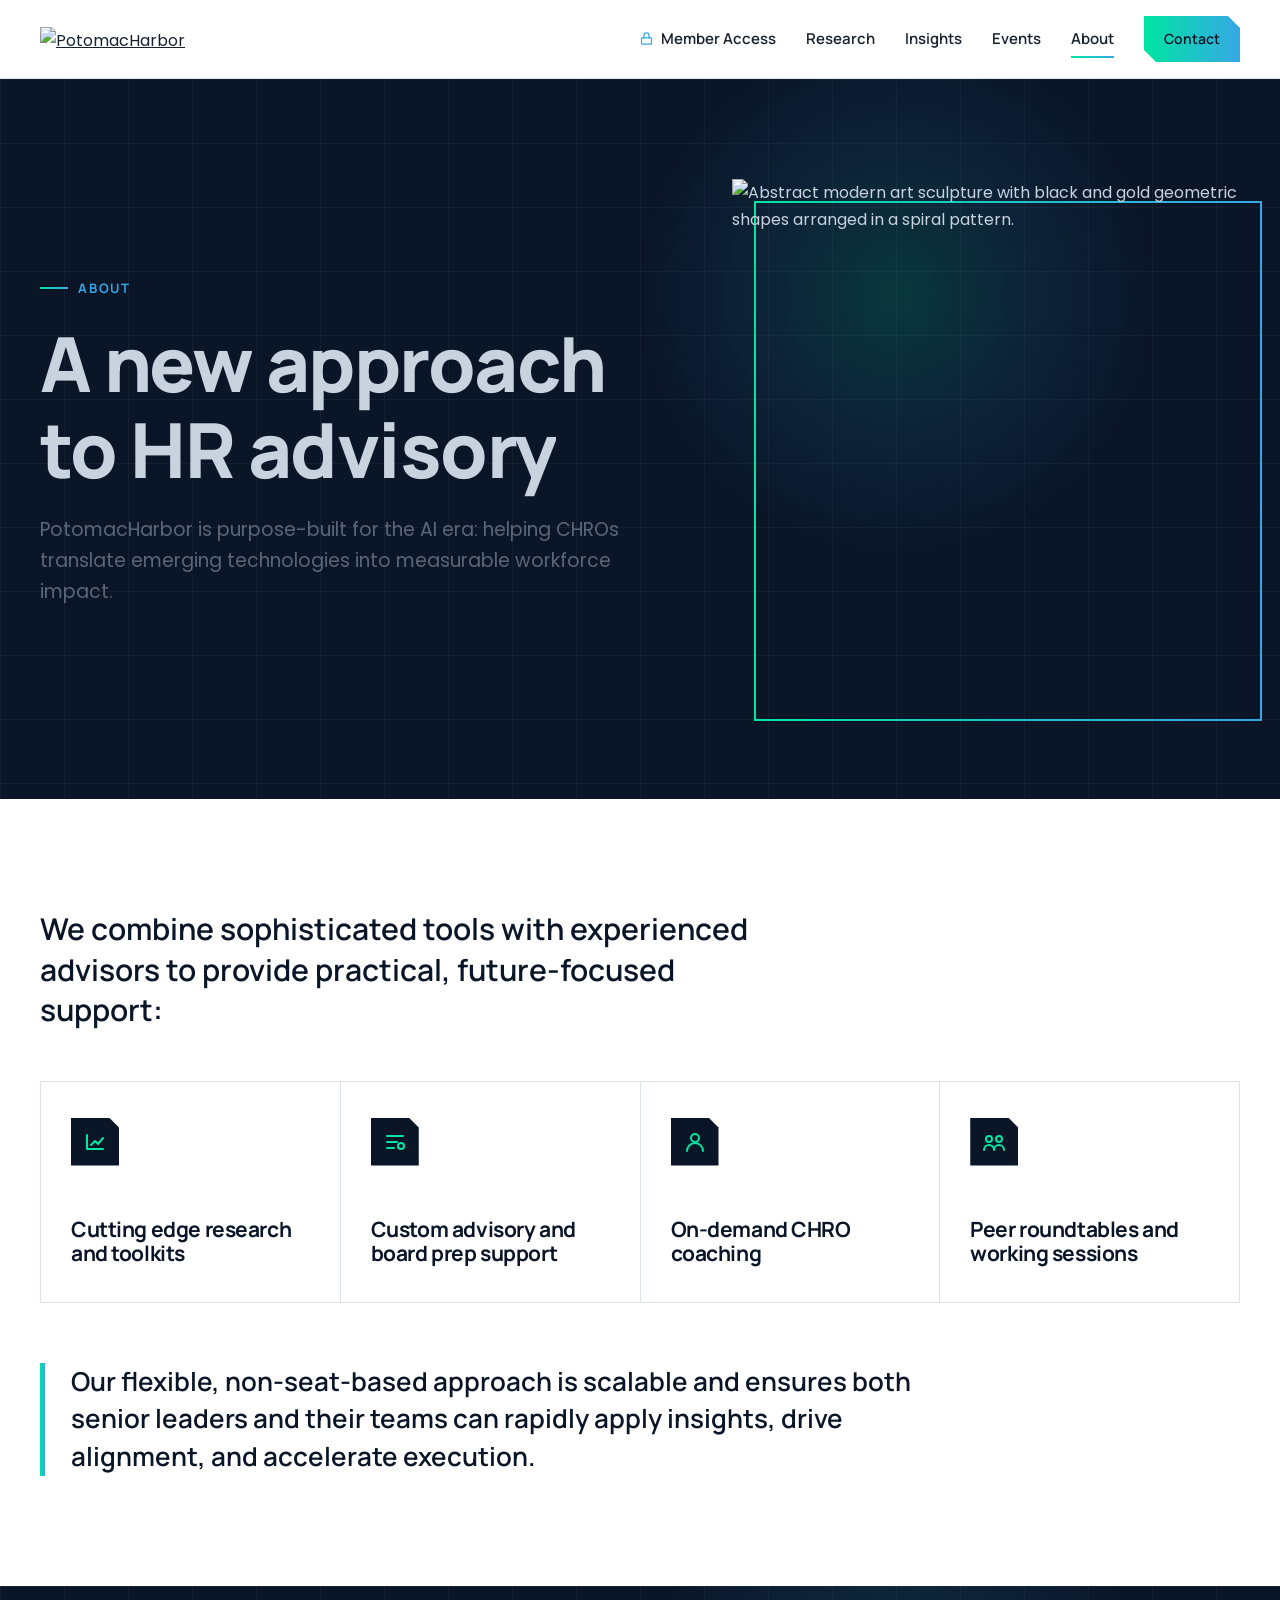
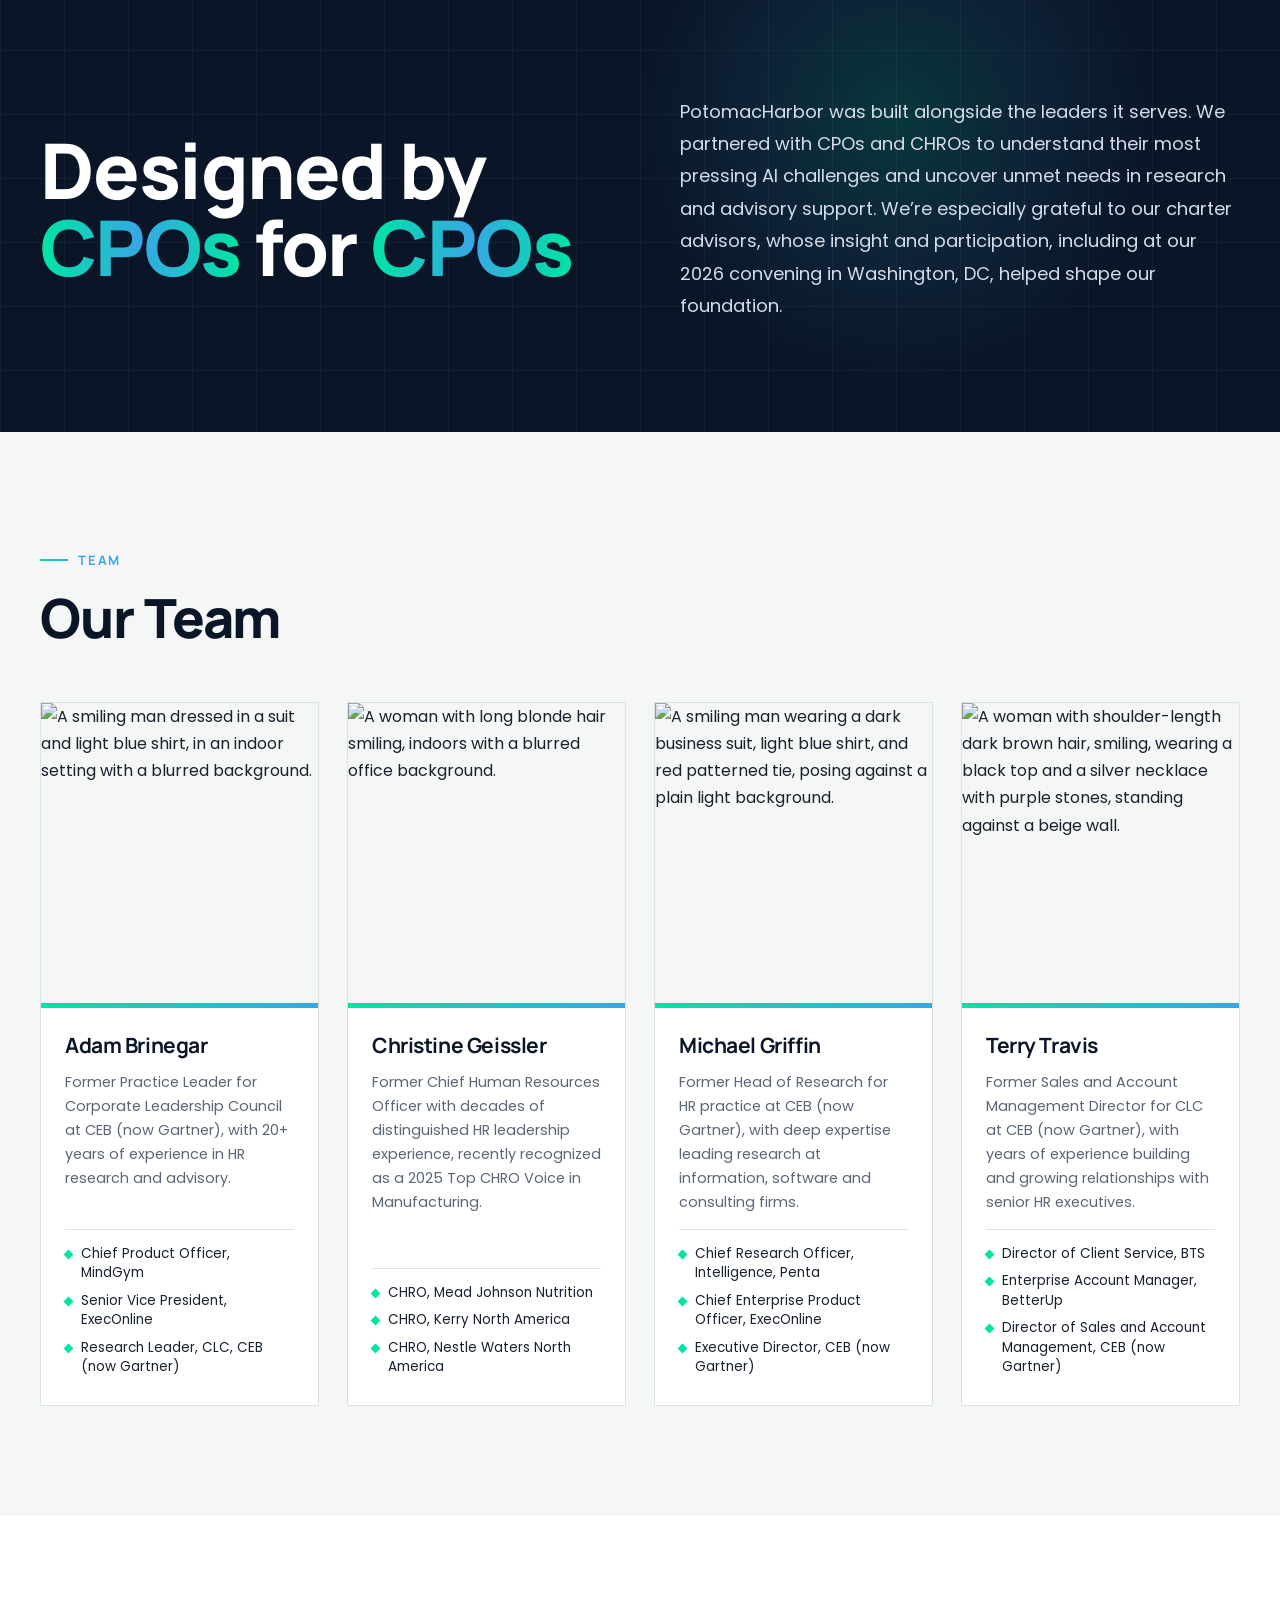
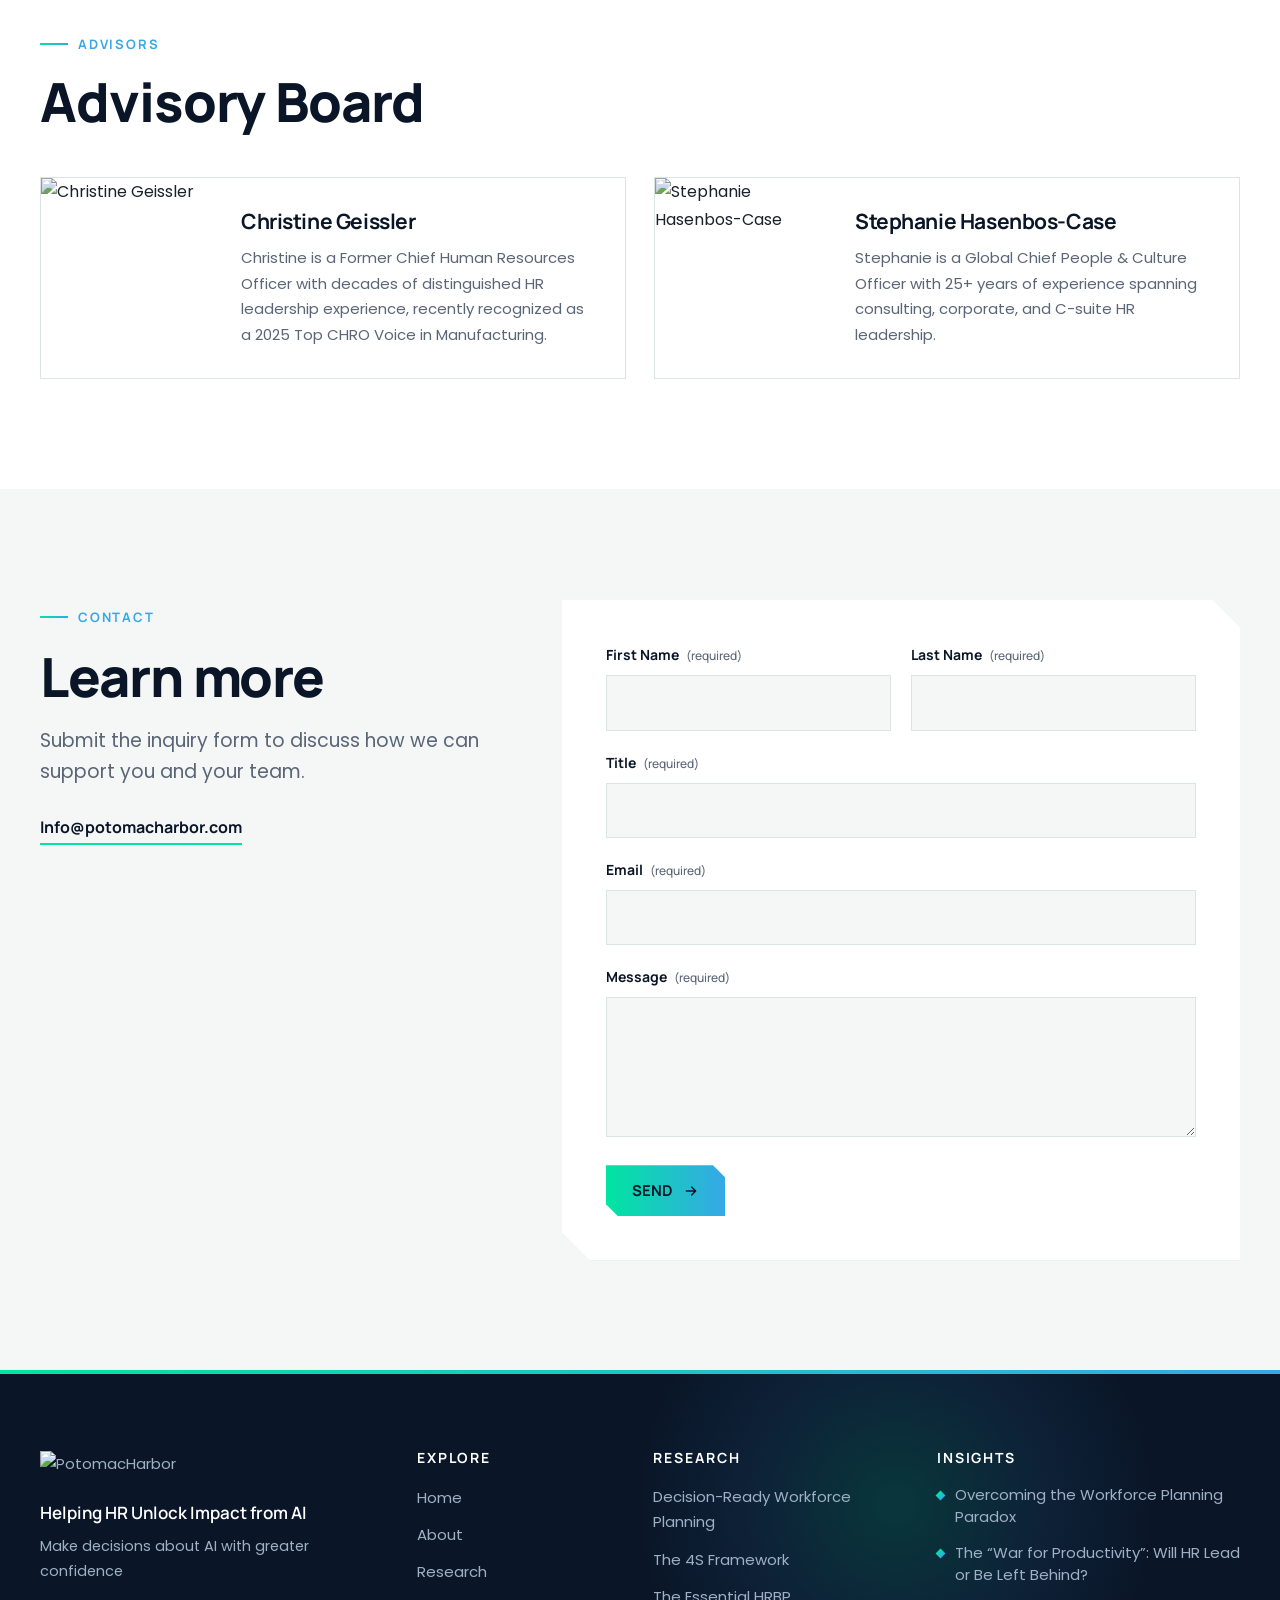
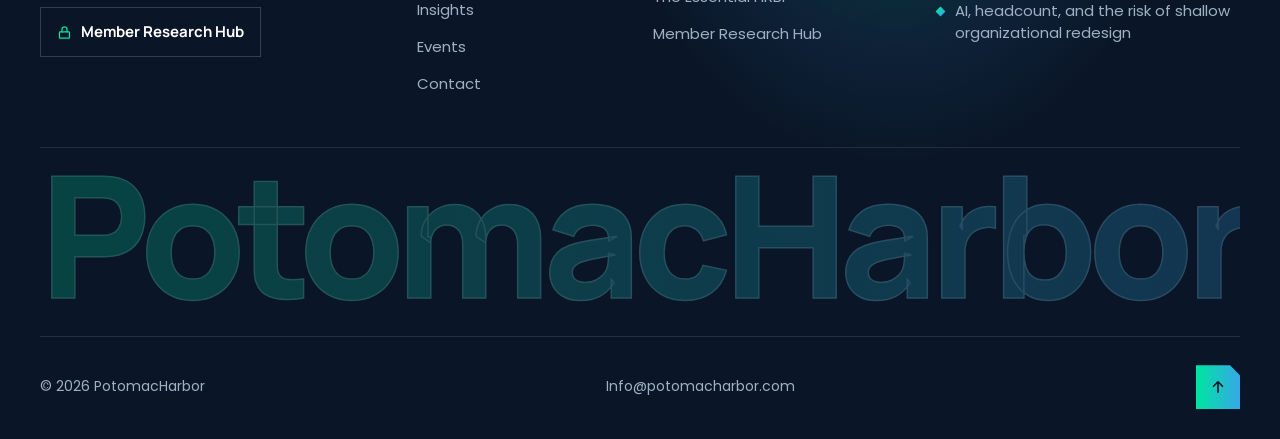
==== commit ed3ba806: "Video hero, icon cards for helping section, insights bento, contact collage, busier footer, remove d" ====
--- a/about.html
+++ b/about.html
@@ -47,7 +47,7 @@
   <div class="grid-lines"></div><div class="glow"></div>
   <div class="wrap cpo">
     <h2 class="big reveal">Designed by <span class="grad-text">CPOs</span> for <span class="grad-text">CPOs</span></h2>
-    <p class="reveal">PotomacHarbor was built alongside the leaders it serves. We partnered with CPOs and CHROs to understand their most pressing AI challenges and uncover unmet needs in research and advisory support. We&rsquo;re especially grateful to our charter advisors&mdash;whose insight and participation, including at our 2026 convening in Washington, DC, helped shape our foundation.</p>
+    <p class="reveal">PotomacHarbor was built alongside the leaders it serves. We partnered with CPOs and CHROs to understand their most pressing AI challenges and uncover unmet needs in research and advisory support. We&rsquo;re especially grateful to our charter advisors, whose insight and participation, including at our 2026 convening in Washington, DC, helped shape our foundation.</p>
   </div>
 </section>
 
@@ -101,31 +101,61 @@
 
 </main>
 <footer class="site-footer">
+  <div class="glow"></div>
   <div class="wrap">
+    <div class="foot-cta">
+      <div>
+        <span class="eyebrow">Contact</span>
+        <h2>Learn more</h2>
+        <p>Submit the inquiry form to discuss how we can support you and your team.</p>
+      </div>
+      <div class="foot-cta-actions">
+        <a href="contact.html" class="btn btn-primary">Contact the team <svg viewBox="0 0 24 24" fill="none" stroke="currentColor" stroke-width="2.2" stroke-linecap="round" stroke-linejoin="round"><path d="M5 12h14M13 6l6 6-6 6"/></svg></a>
+        <a href="mailto:Info@potomacharbor.com" class="btn btn-ghost"><svg viewBox="0 0 24 24" fill="none" stroke="currentColor" stroke-width="2" stroke-linecap="round" stroke-linejoin="round"><rect x="3" y="5" width="18" height="14" rx="1"/><path d="m3 7 9 6 9-6"/></svg> Info@potomacharbor.com</a>
+      </div>
+    </div>
     <div class="foot-top">
-      <div>
+      <div class="foot-brand">
         <a href="index.html" class="foot-logo"><img src="https://images.squarespace-cdn.com/content/v1/69d68f6693a7e61e9a5b25c9/e6554da6-3db7-4a8c-995c-954a55c57d66/logo+white+%281%29.png?format=750w" alt="PotomacHarbor" data-logo crossorigin="anonymous"></a>
         <p>Helping HR Unlock Impact from AI</p>
+        <p class="small">Make decisions about AI with greater confidence</p>
+        <a class="foot-member" href="member-access.html"><svg viewBox="0 0 24 24" fill="none" stroke="currentColor" stroke-width="2" stroke-linecap="round" stroke-linejoin="round"><rect x="4" y="11" width="16" height="10" rx="1"/><path d="M8 11V7a4 4 0 0 1 8 0v4"/></svg> Member Research Hub</a>
       </div>
       <div>
-        <h4>PotomacHarbor</h4>
+        <h4>Explore</h4>
         <ul>
-          <li><a href="member-access.html">Member Access</a></li>
+          <li><a href="index.html">Home</a></li>
+          <li><a href="about.html">About</a></li>
           <li><a href="research.html">Research</a></li>
           <li><a href="insights.html">Insights</a></li>
           <li><a href="events.html">Events</a></li>
-          <li><a href="about.html">About</a></li>
+          <li><a href="contact.html">Contact</a></li>
         </ul>
       </div>
       <div>
-        <h4>Contact</h4>
+        <h4>Research</h4>
         <ul>
-          <li><a href="mailto:Info@potomacharbor.com">Info@potomacharbor.com</a></li>
-          <li><a href="contact.html">Contact the team</a></li>
+          <li><a href="research.html">Decision-Ready Workforce Planning</a></li>
+          <li><a href="research.html">The 4S Framework</a></li>
+          <li><a href="research.html">The Essential HRBP</a></li>
+          <li><a href="member-access.html">Member Research Hub</a></li>
+        </ul>
+      </div>
+      <div>
+        <h4>Insights</h4>
+        <ul class="foot-posts">
+          <li><a href="https://www.potomacharbor.com/insights/overcoming-the-workforce-planning-paradox" target="_blank" rel="noopener">Overcoming the Workforce Planning Paradox</a></li>
+          <li><a href="https://www.potomacharbor.com/insights/the-war-for-productivity-will-hr-lead-or-be-left-behind" target="_blank" rel="noopener">The &ldquo;War for Productivity&rdquo;: Will HR Lead or Be Left Behind?</a></li>
+          <li><a href="https://www.potomacharbor.com/insights/Blog%20Post%20Title%20One-3zaa9-zlxng-d5s44" target="_blank" rel="noopener">AI, headcount, and the risk of shallow organizational redesign</a></li>
         </ul>
       </div>
     </div>
-    <div class="foot-bottom"><span>&copy; <span id="yr"></span> PotomacHarbor</span><span>Info@potomacharbor.com</span></div>
+    <div class="foot-word" aria-hidden="true">PotomacHarbor</div>
+    <div class="foot-bottom">
+      <span>&copy; <span id="yr"></span> PotomacHarbor</span>
+      <a href="mailto:Info@potomacharbor.com">Info@potomacharbor.com</a>
+      <button class="to-top" aria-label="Back to top"><svg viewBox="0 0 24 24" fill="none" stroke="currentColor" stroke-width="2.2" stroke-linecap="round" stroke-linejoin="round"><path d="M12 19V5M6 11l6-6 6 6"/></svg></button>
+    </div>
   </div>
 </footer>
 <script>document.getElementById('yr').textContent=new Date().getFullYear()</script>
--- a/style.css
+++ b/style.css
@@ -525,3 +525,152 @@
 img[data-logo]{opacity:0;transition:opacity .35s}
 img[data-logo].logo-ready{opacity:1}
 .brand img[data-logo].logo-fallback{mix-blend-mode:multiply}
+
+/* ===================== HOME: video hero ===================== */
+.hero-video{position:relative;min-height:calc(100vh - 78px);min-height:calc(100svh - 78px);display:flex;align-items:center;overflow:hidden;background:var(--ink) url('assets/hero-poster.jpg') center/cover no-repeat;color:#D3DCE8}
+.hv-video{position:absolute;inset:0;width:100%;height:100%;object-fit:cover;z-index:0}
+.hv-overlay{position:absolute;inset:0;z-index:1;background:
+  linear-gradient(90deg,rgba(10,22,40,.94) 0%,rgba(10,22,40,.82) 42%,rgba(10,22,40,.5) 75%,rgba(10,22,40,.6) 100%),
+  linear-gradient(0deg,rgba(10,22,40,.85) 0%,transparent 35%),
+  linear-gradient(120deg,rgba(0,229,161,.14),rgba(55,167,231,.14))}
+.hero-video .grid-lines,.hero-video .glow{z-index:1}
+.hv-content{position:relative;z-index:2;padding:110px 0 130px;display:flex;flex-direction:column;align-items:flex-start;gap:26px}
+.hv-content h1{color:#fff;font-size:clamp(46px,7vw,96px);font-weight:800;line-height:1.02;letter-spacing:-.035em;max-width:12ch}
+.hv-content .sub{font-family:var(--head);font-size:clamp(20px,2.1vw,27px);font-weight:500;color:#E1E9F2;max-width:30ch;padding-left:20px;border-left:3px solid;border-image:linear-gradient(180deg,var(--mint),var(--sky)) 1}
+.hv-content .actions{display:flex;flex-wrap:wrap;gap:14px;margin-top:6px}
+.hv-toggle{position:absolute;right:max(24px,calc((100vw - var(--wrap))/2));bottom:40px;z-index:3;width:46px;height:46px;display:grid;place-items:center;background:rgba(255,255,255,.08);border:1px solid rgba(255,255,255,.3);color:#fff;cursor:pointer;backdrop-filter:blur(6px);transition:background .3s,border-color .3s}
+.hv-toggle:hover{background:rgba(0,229,161,.2);border-color:var(--mint)}
+.hv-toggle svg{width:16px;height:16px}
+.hv-toggle .i-play,.hero-video.paused .hv-toggle .i-pause{display:none}
+.hero-video.paused .hv-toggle .i-play{display:block}
+.hv-scroll{position:absolute;left:50%;bottom:34px;transform:translateX(-50%);z-index:3;width:28px;height:46px;border:2px solid rgba(255,255,255,.5);border-radius:16px}
+.hv-scroll span{position:absolute;left:50%;top:8px;width:4px;height:9px;margin-left:-2px;border-radius:2px;background:var(--mint);animation:scrollDot 1.8s ease-in-out infinite}
+@keyframes scrollDot{0%{opacity:0;transform:translateY(0)}30%{opacity:1}100%{opacity:0;transform:translateY(16px)}}
+@media (max-width:900px){
+  .hv-overlay{background:linear-gradient(0deg,rgba(10,22,40,.95) 10%,rgba(10,22,40,.72) 60%,rgba(10,22,40,.6) 100%)}
+  .hv-content{padding:90px 0 120px}
+  .hv-scroll{display:none}
+  .hv-toggle{bottom:24px}
+}
+@media (prefers-reduced-motion:reduce){.hv-scroll span{animation:none}}
+
+/* ===================== HOME: helping cards ===================== */
+.helping2{background:linear-gradient(180deg,var(--white) 0%,var(--paper) 100%);overflow:hidden}
+.h2-intro{font-family:var(--head);font-size:clamp(26px,3vw,40px);font-weight:700;line-height:1.25;letter-spacing:-.015em;color:var(--ink);max-width:28ch;margin:0 auto 64px;text-align:center}
+.help-cards{display:grid;grid-template-columns:repeat(3,1fr);gap:28px;position:relative}
+.help-cards::before{content:"";position:absolute;left:12%;right:12%;top:88px;height:2px;background:repeating-linear-gradient(90deg,var(--line) 0 10px,transparent 10px 18px);z-index:0}
+.help-card{position:relative;z-index:1;background:var(--white);border:1px solid var(--line);padding:44px 34px 40px;display:flex;flex-direction:column;align-items:flex-start;gap:26px;overflow:hidden;transition:transform .45s cubic-bezier(.2,.7,.2,1),box-shadow .45s,border-color .45s;clip-path:polygon(0 0,calc(100% - 26px) 0,100% 26px,100% 100%,0 100%)}
+.help-card::before{content:"";position:absolute;left:0;top:0;height:4px;width:100%;background:var(--grad);transform:scaleX(0);transform-origin:left;transition:transform .6s cubic-bezier(.2,.7,.2,1)}
+.help-card:hover{transform:translateY(-10px);box-shadow:0 30px 60px rgba(10,22,40,.12);border-color:transparent}
+.help-card:hover::before{transform:scaleX(1)}
+.hc-num{position:absolute;right:22px;top:14px;font-family:var(--head);font-weight:800;font-size:92px;line-height:1;color:transparent;-webkit-text-stroke:1.5px #D6E0DD;transition:-webkit-text-stroke-color .4s,transform .5s}
+.help-card:hover .hc-num{-webkit-text-stroke-color:var(--sky);transform:translateY(-4px)}
+.hc-icon{position:relative;width:88px;height:88px;display:grid;place-items:center;background:var(--ink);color:var(--mint);clip-path:polygon(0 0,calc(100% - 16px) 0,100% 16px,100% 100%,16px 100%,0 calc(100% - 16px));transition:background .45s,color .45s}
+.hc-icon::after{content:"";position:absolute;inset:0;background:var(--grad);opacity:0;transition:opacity .45s}
+.hc-icon svg{width:42px;height:42px;position:relative;z-index:1;transition:transform .5s cubic-bezier(.2,.7,.2,1)}
+.help-card:hover .hc-icon::after{opacity:1}
+.help-card:hover .hc-icon{color:var(--ink)}
+.help-card:hover .hc-icon svg{transform:scale(1.1) rotate(-4deg)}
+.help-card h3{font-size:clamp(21px,1.9vw,25px);font-weight:700;color:var(--ink);line-height:1.3;max-width:18ch}
+.hc-line{display:block;width:44px;height:3px;background:var(--grad);margin-top:auto;transition:width .5s}
+.help-card:hover .hc-line{width:100%}
+/* icon line draw on reveal */
+.help-card .hc-icon svg *{stroke-dasharray:160;stroke-dashoffset:160;transition:stroke-dashoffset 1.6s ease}
+.help-card.in .hc-icon svg *{stroke-dashoffset:0;transition-delay:calc(var(--d,0ms) + .3s)}
+@media (max-width:900px){
+  .help-cards{grid-template-columns:1fr;gap:20px}
+  .help-cards::before{display:none}
+  .help-card{flex-direction:row;align-items:center;padding:28px 24px;gap:20px}
+  .hc-icon{width:68px;height:68px;flex:0 0 68px}.hc-icon svg{width:32px;height:32px}
+  .hc-num{font-size:64px}
+  .hc-line{display:none}
+  .h2-intro{margin-bottom:40px}
+}
+@media (prefers-reduced-motion:reduce){.help-card .hc-icon svg *{stroke-dasharray:none;stroke-dashoffset:0}}
+
+/* ===================== HOME: insights bento ===================== */
+.home-insights{background:var(--paper);overflow:hidden}
+.ins-watermark{position:absolute;right:-2vw;top:30px;font-family:var(--head);font-weight:800;font-size:clamp(90px,16vw,240px);line-height:1;letter-spacing:-.05em;color:transparent;-webkit-text-stroke:1.5px rgba(10,22,40,.07);pointer-events:none;white-space:nowrap}
+.ins-head{display:grid;grid-template-columns:1fr auto;align-items:end;gap:16px 40px;margin-bottom:54px}
+.ins-head .eyebrow{grid-column:1/-1}
+.ins-head h2{color:var(--ink);max-width:20ch}
+.ins-bento{display:grid;grid-template-columns:1.15fr 1fr;gap:26px}
+.ins-feature{position:relative;display:flex;align-items:flex-end;min-height:560px;overflow:hidden;text-decoration:none;color:#fff;background:var(--ink);clip-path:polygon(0 0,calc(100% - 34px) 0,100% 34px,100% 100%,0 100%)}
+.ins-feature img{position:absolute;inset:0;width:100%;height:100%;object-fit:cover;transition:transform 1s cubic-bezier(.2,.7,.2,1)}
+.ins-feature::after{content:"";position:absolute;inset:0;background:linear-gradient(0deg,rgba(10,22,40,.96) 8%,rgba(10,22,40,.55) 50%,rgba(10,22,40,.1) 100%);transition:opacity .5s}
+.ins-feature:hover img{transform:scale(1.06)}
+.ins-feature-body{position:relative;z-index:1;padding:44px;display:flex;flex-direction:column;gap:16px;align-items:flex-start}
+.ins-feature h3{font-size:clamp(28px,3vw,40px);color:#fff;max-width:18ch}
+.ins-feature p{color:#D3DCE8;font-size:16.5px;max-width:46ch}
+.ins-tag{font-family:var(--head);font-weight:800;font-size:13px;letter-spacing:.14em;padding:6px 12px;background:var(--grad);color:var(--ink)}
+.ins-side{display:grid;gap:26px}
+.ins-mini{display:grid;grid-template-columns:.9fr 1.1fr;background:var(--white);border:1px solid var(--line);text-decoration:none;color:inherit;overflow:hidden;transition:transform .45s,box-shadow .45s,border-color .45s;position:relative}
+.ins-mini::after{content:"";position:absolute;left:0;bottom:0;height:4px;width:0;background:var(--grad);transition:width .55s}
+.ins-mini:hover{transform:translateX(-8px);box-shadow:0 24px 48px rgba(10,22,40,.1);border-color:transparent}
+.ins-mini:hover::after{width:100%}
+.ins-mini-img{overflow:hidden;min-height:250px}
+.ins-mini-img img{width:100%;height:100%;object-fit:cover;transition:transform .8s}
+.ins-mini:hover .ins-mini-img img{transform:scale(1.08)}
+.ins-mini-body{padding:28px;display:flex;flex-direction:column;gap:12px;align-items:flex-start}
+.ins-mini h3{font-size:21px;color:var(--ink);line-height:1.25;transition:color .3s}
+.ins-mini:hover h3{color:var(--sky)}
+.ins-mini p{font-size:14.5px;color:var(--muted)}
+.ins-mini .link-arrow{margin-top:auto}
+
+/* ===================== HOME: contact collage ===================== */
+.home-contact{align-items:stretch}
+.contact-left{display:flex;flex-direction:column}
+.contact-collage{position:relative;flex:1;min-height:380px;margin-top:40px;display:grid;grid-template-columns:1.2fr 1fr;grid-template-rows:1fr 1fr;gap:14px}
+.contact-collage>div{overflow:hidden}
+.contact-collage img{width:100%;height:100%;object-fit:cover;transition:transform 1s}
+.contact-collage>div:hover img{transform:scale(1.07)}
+.cc-a{grid-row:1/3;clip-path:polygon(0 0,100% 0,100% 100%,0 100%)}
+.cc-a.img-wipe:not(.in){clip-path:inset(0 100% 0 0)}
+.cc-b.img-wipe,.cc-c.img-wipe{transition-delay:.25s}
+.cc-c.img-wipe{transition-delay:.45s}
+.cc-badge{position:absolute;left:24px;bottom:24px;z-index:2;background:rgba(10,22,40,.85);backdrop-filter:blur(8px);border:1px solid rgba(255,255,255,.14);padding:16px 20px;font-size:14px;color:#D3DCE8;display:flex;flex-direction:column;gap:2px;max-width:240px}
+.cc-badge b{font-family:var(--head);font-size:18px}
+@media (max-width:900px){
+  .ins-head{grid-template-columns:1fr}
+  .ins-bento{grid-template-columns:1fr}
+  .ins-feature{min-height:440px}
+  .ins-feature-body{padding:28px}
+  .contact-collage{min-height:320px}
+}
+@media (max-width:640px){
+  .ins-mini{grid-template-columns:1fr}
+  .ins-mini-img{min-height:200px}
+  .contact-collage{grid-template-columns:1fr 1fr;min-height:280px}
+}
+
+/* ===================== FOOTER (busier) ===================== */
+.site-footer{padding:0 0 30px}
+.site-footer .wrap{position:relative;z-index:1}
+.site-footer .glow{top:20%}
+.foot-cta{display:grid;grid-template-columns:1fr auto;gap:30px 50px;align-items:center;padding:70px 0;border-bottom:1px solid rgba(255,255,255,.1)}
+.foot-cta h2{font-size:clamp(34px,4vw,52px);font-weight:800;color:#fff;margin:12px 0 10px}
+.foot-cta p{font-size:17px;color:#B9C7D8;max-width:44ch}
+.foot-cta-actions{display:flex;flex-wrap:wrap;gap:14px}
+body:has(form.form) .foot-cta{display:none}
+body:has(form.form) .foot-top{padding-top:80px}
+.foot-top{grid-template-columns:1.4fr .8fr 1fr 1.3fr;padding:64px 0 50px}
+.foot-brand p{margin-top:18px;color:#fff;font-family:var(--head);font-weight:600;font-size:17px}
+.foot-brand p.small{margin-top:6px;color:#9FB0C5;font-family:var(--body);font-weight:400;font-size:14.5px}
+.foot-member{display:inline-flex;align-items:center;gap:9px;margin-top:24px;padding:11px 16px;border:1px solid rgba(255,255,255,.18);font-family:var(--head);font-weight:700;font-size:14px;text-decoration:none;color:#fff;transition:border-color .3s,color .3s}
+.foot-member svg{width:15px;height:15px;color:var(--mint)}
+.foot-member:hover{border-color:var(--mint);color:var(--mint)}
+.foot-top ul a{position:relative;display:inline-block;transition:color .25s,transform .25s}
+.foot-top ul a:hover{transform:translateX(4px)}
+.foot-posts{gap:14px!important}
+.foot-posts li{padding-left:18px;position:relative;line-height:1.45}
+.foot-posts li::before{content:"";position:absolute;left:0;top:8px;width:7px;height:7px;background:var(--grad);transform:rotate(45deg)}
+.foot-word{font-family:var(--head);font-weight:800;font-size:clamp(56px,13.2vw,190px);line-height:.9;letter-spacing:-.05em;text-align:center;color:transparent;-webkit-text-stroke:1.5px rgba(255,255,255,.1);background:linear-gradient(90deg,rgba(0,229,161,.22),rgba(55,167,231,.22));-webkit-background-clip:text;background-clip:text;padding:10px 0 26px;user-select:none;white-space:nowrap;overflow:hidden}
+.foot-bottom{align-items:center;border-top:1px solid rgba(255,255,255,.1)}
+.foot-bottom a{text-decoration:none}
+.foot-bottom a:hover{color:var(--mint)}
+.to-top{width:44px;height:44px;display:grid;place-items:center;background:var(--grad);color:var(--ink);border:0;cursor:pointer;clip-path:polygon(0 0,calc(100% - 10px) 0,100% 10px,100% 100%,0 100%);transition:transform .3s}
+.to-top:hover{transform:translateY(-4px)}
+.to-top svg{width:18px;height:18px}
+@media (max-width:1080px){.foot-top{grid-template-columns:1fr 1fr}}
+@media (max-width:900px){.foot-cta{grid-template-columns:1fr;padding:56px 0}}
+@media (max-width:640px){.foot-top{grid-template-columns:1fr}.foot-bottom{justify-content:center;text-align:center}}
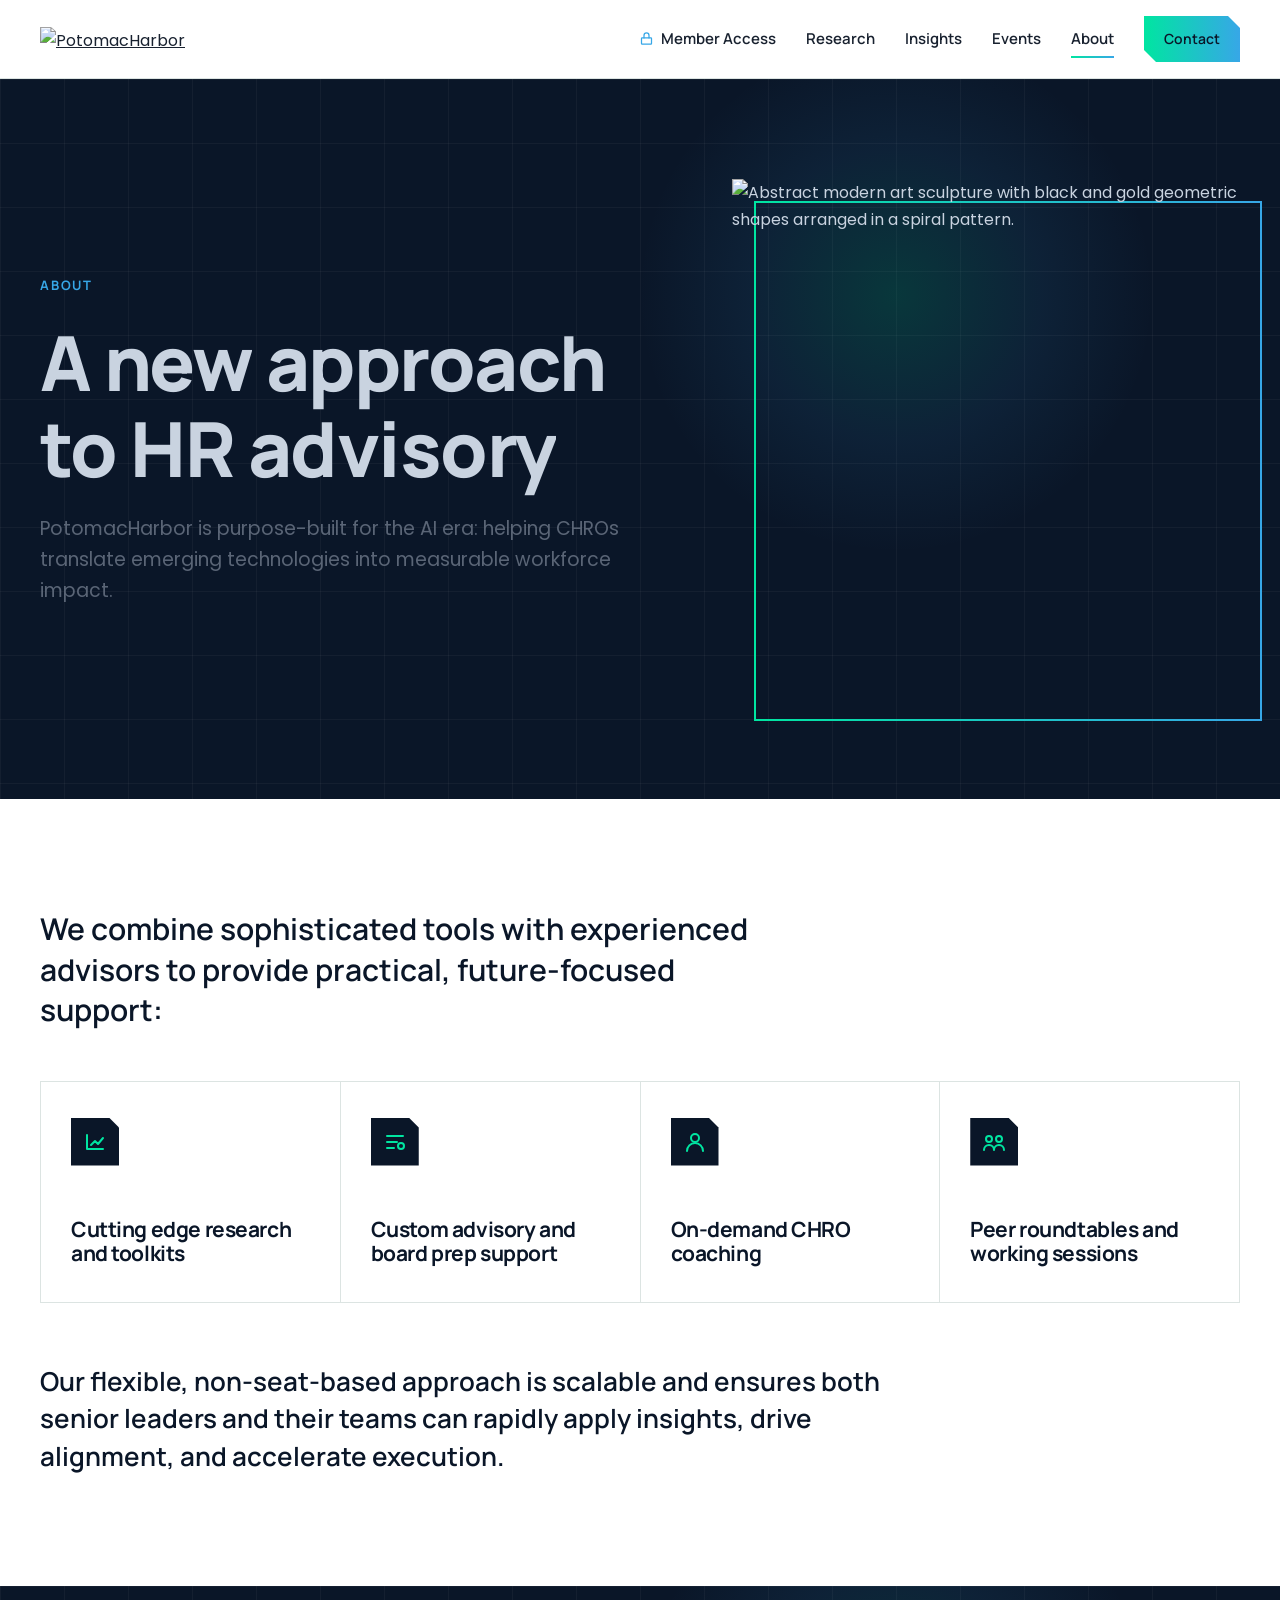
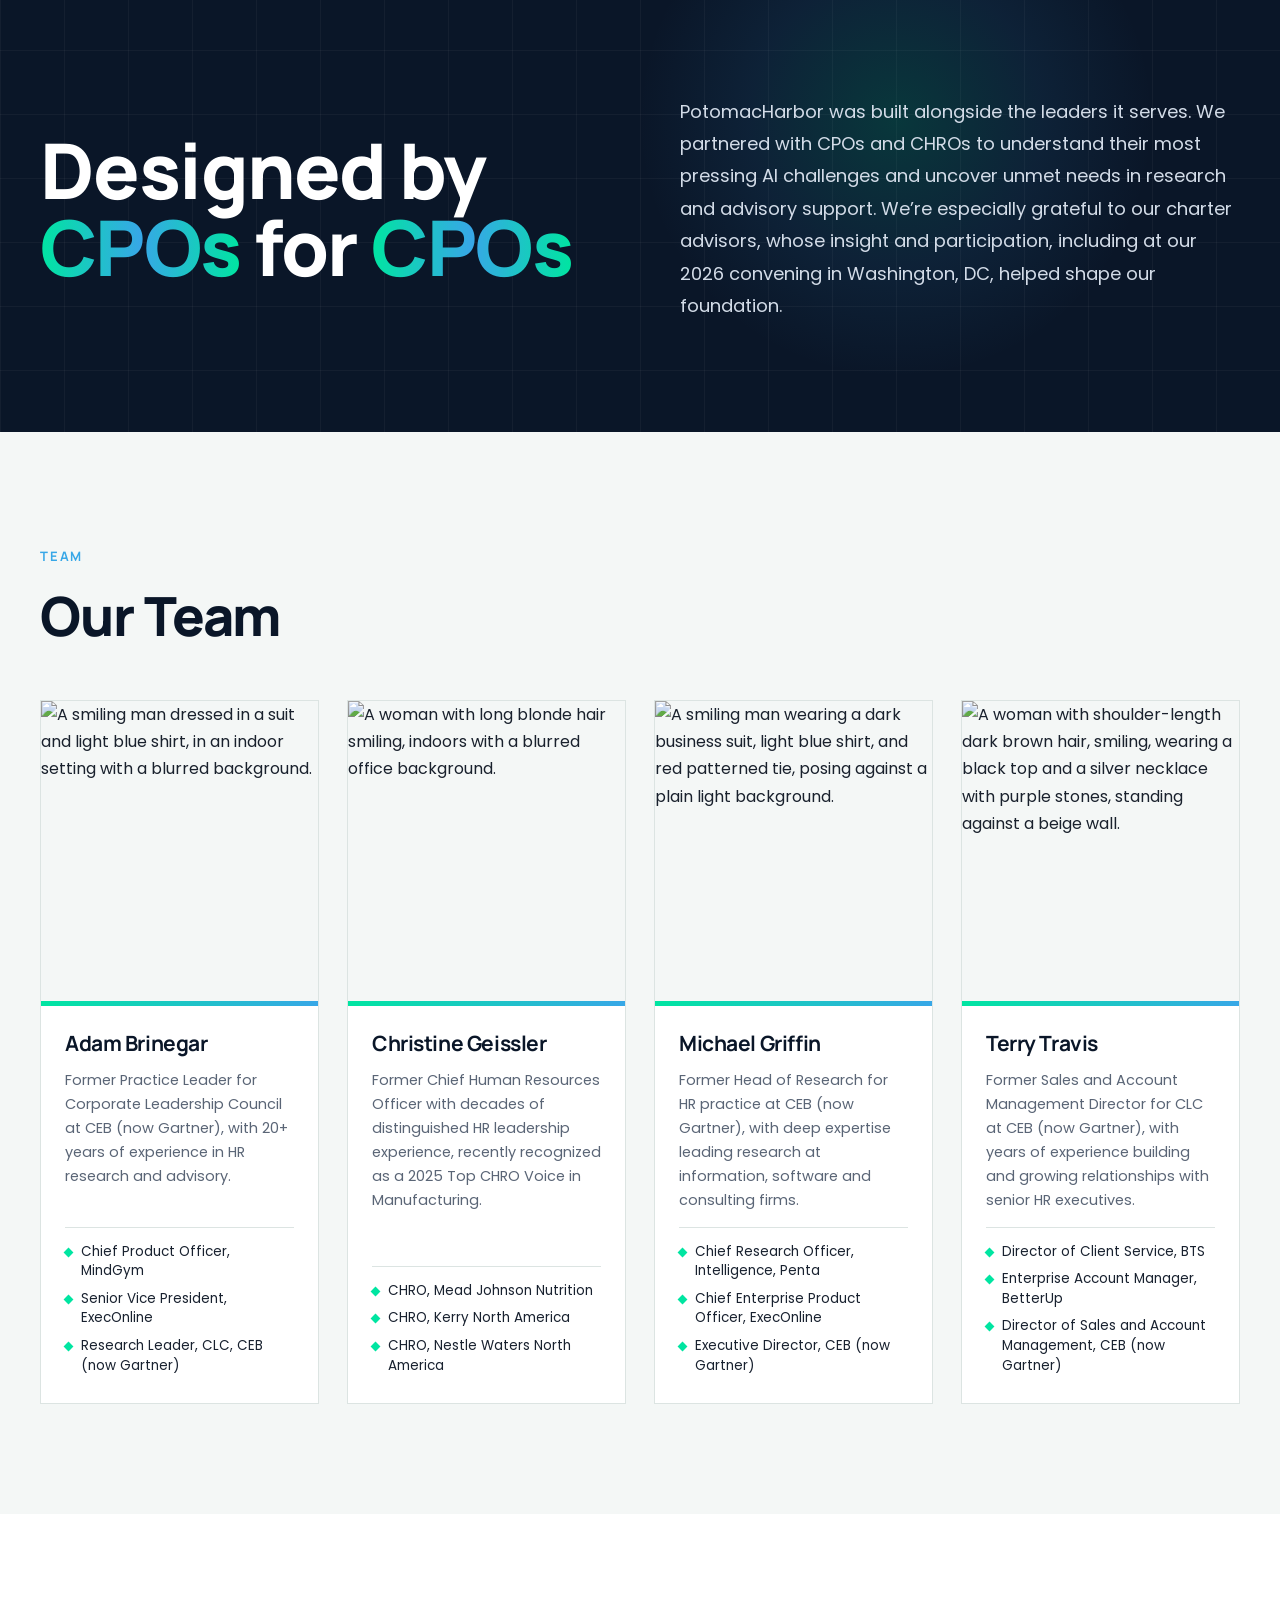
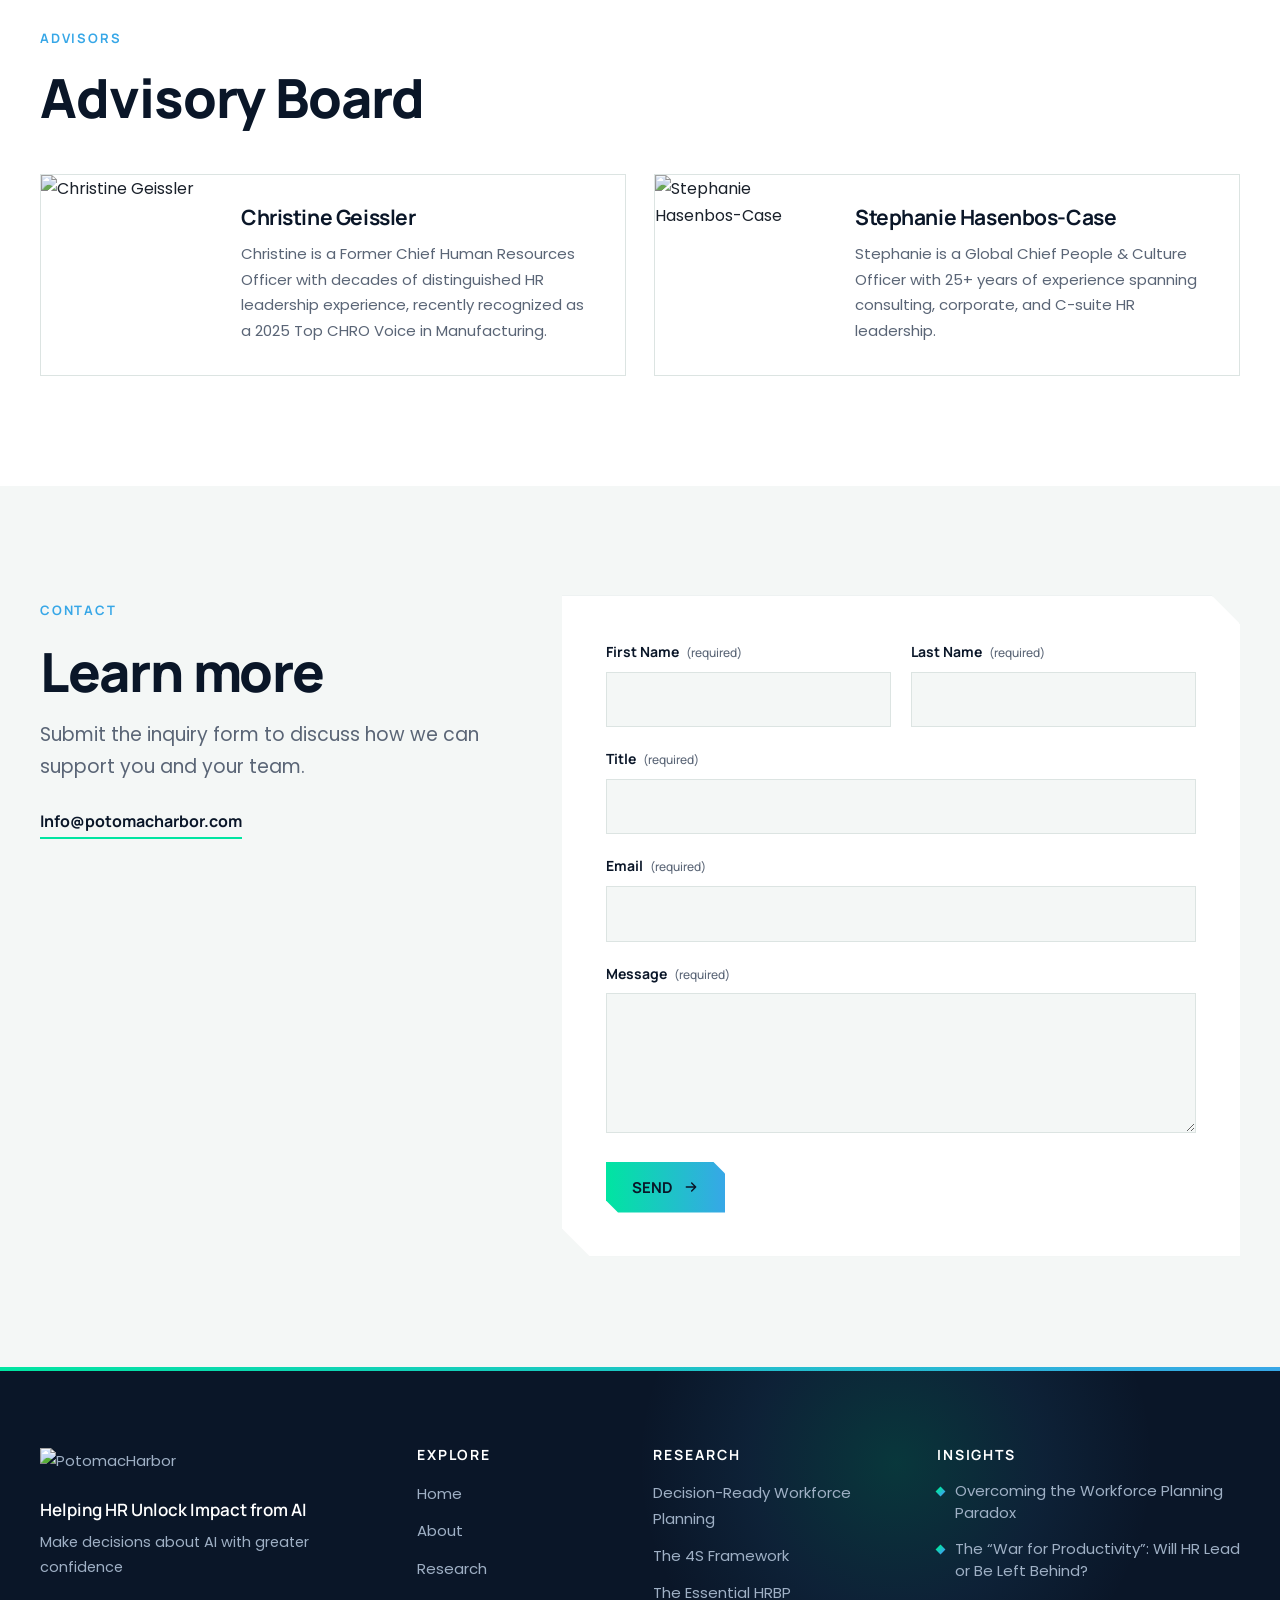
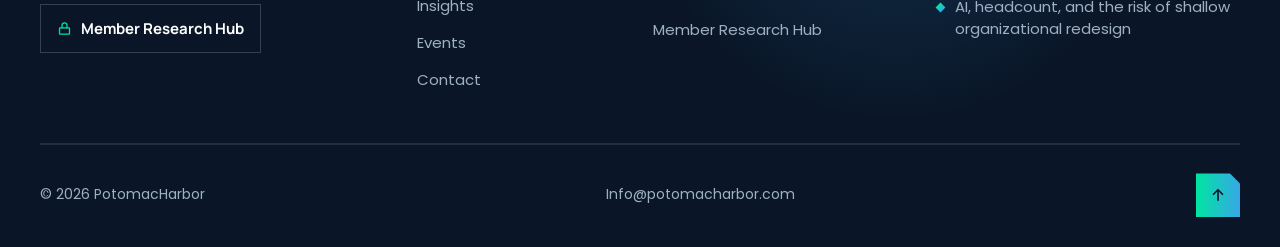
==== commit 140869de: "Remove large wordmark from footer Co-Authored-By: Claude Opus 5.5 <noreply@anthropic.com> Claude-Ses" ====
--- a/about.html
+++ b/about.html
@@ -150,7 +150,6 @@
         </ul>
       </div>
     </div>
-    <div class="foot-word" aria-hidden="true">PotomacHarbor</div>
     <div class="foot-bottom">
       <span>&copy; <span id="yr"></span> PotomacHarbor</span>
       <a href="mailto:Info@potomacharbor.com">Info@potomacharbor.com</a>
--- a/style.css
+++ b/style.css
@@ -664,7 +664,7 @@
 .foot-posts{gap:14px!important}
 .foot-posts li{padding-left:18px;position:relative;line-height:1.45}
 .foot-posts li::before{content:"";position:absolute;left:0;top:8px;width:7px;height:7px;background:var(--grad);transform:rotate(45deg)}
-.foot-word{font-family:var(--head);font-weight:800;font-size:clamp(56px,13.2vw,190px);line-height:.9;letter-spacing:-.05em;text-align:center;color:transparent;-webkit-text-stroke:1.5px rgba(255,255,255,.1);background:linear-gradient(90deg,rgba(0,229,161,.22),rgba(55,167,231,.22));-webkit-background-clip:text;background-clip:text;padding:10px 0 26px;user-select:none;white-space:nowrap;overflow:hidden}
+.foot-word{font-family:var(--head);font-weight:800;font-size:clamp(48px,11.6vw,164px);line-height:.95;letter-spacing:-.05em;text-align:center;color:transparent;-webkit-text-stroke:1.5px rgba(255,255,255,.1);background:linear-gradient(90deg,rgba(0,229,161,.22),rgba(55,167,231,.22));-webkit-background-clip:text;background-clip:text;padding:10px 0 26px;user-select:none;white-space:nowrap;overflow:hidden}
 .foot-bottom{align-items:center;border-top:1px solid rgba(255,255,255,.1)}
 .foot-bottom a{text-decoration:none}
 .foot-bottom a:hover{color:var(--mint)}
@@ -674,3 +674,23 @@
 @media (max-width:1080px){.foot-top{grid-template-columns:1fr 1fr}}
 @media (max-width:900px){.foot-cta{grid-template-columns:1fr;padding:56px 0}}
 @media (max-width:640px){.foot-top{grid-template-columns:1fr}.foot-bottom{justify-content:center;text-align:center}}
+
+/* Featured insight: image on top, text below (the graphics carry their own titles) */
+.ins-feature{display:flex;flex-direction:column;align-items:stretch;min-height:0;background:var(--ink)}
+.ins-feature img{position:relative;inset:auto;height:auto;aspect-ratio:16/9;flex:0 0 auto}
+.ins-feature::after{display:none}
+.ins-feature-body{padding:36px 40px 40px;flex:1;border-top:4px solid;border-image:var(--grad) 1}
+.ins-feature:hover img{transform:scale(1.03)}
+.ins-feature{overflow:hidden}
+/* Side insight cards: show the full graphic (it contains its own title) */
+.ins-mini{grid-template-columns:46% 1fr;align-items:center;padding:16px;gap:6px}
+.ins-mini-img{min-height:0;aspect-ratio:16/9}
+.ins-mini-body{padding:12px 12px 12px 18px}
+@media (max-width:640px){.ins-mini{grid-template-columns:1fr}.ins-mini-img{min-height:0}}
+/* Remove dash-like decorative lines */
+.eyebrow::before{display:none}
+.eyebrow{gap:0}
+.help-cards::before{display:none}
+.hc-line{display:none}
+.approach::before{display:none}
+.approach{grid-template-columns:1fr}
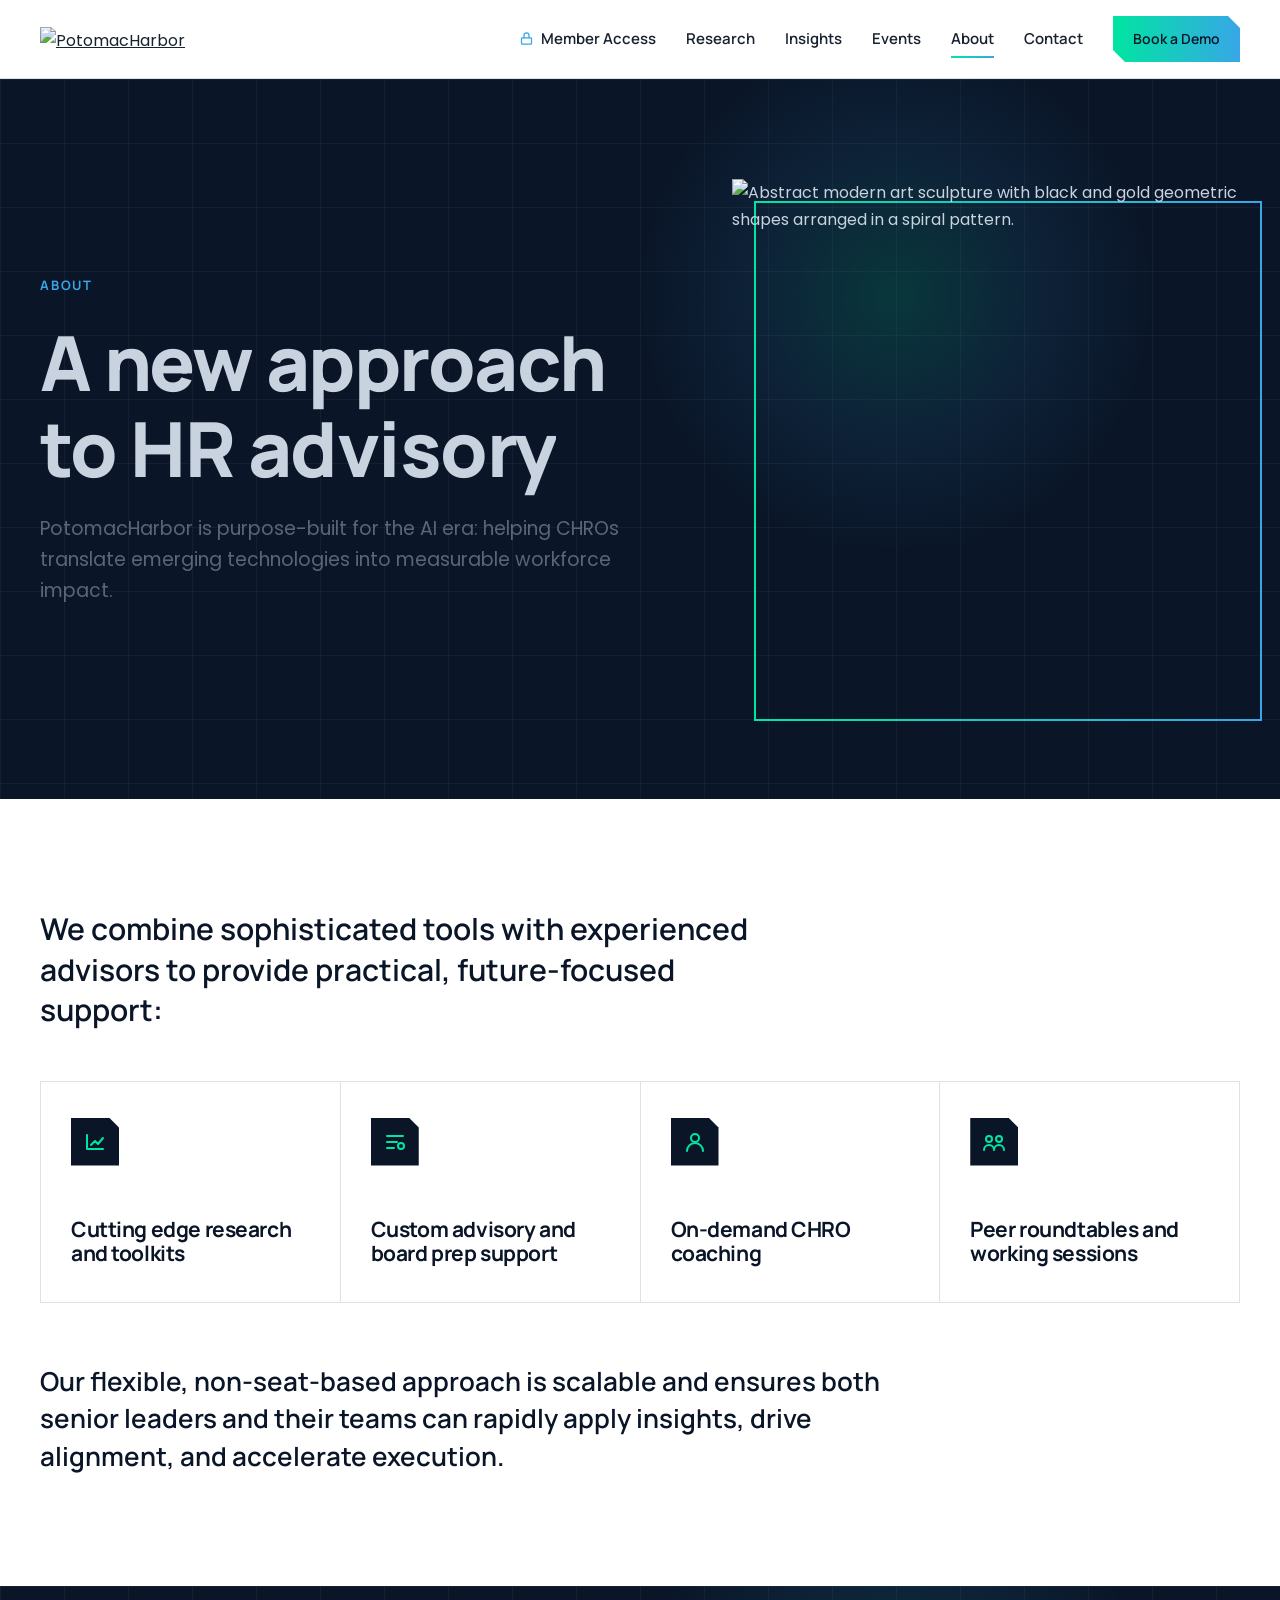
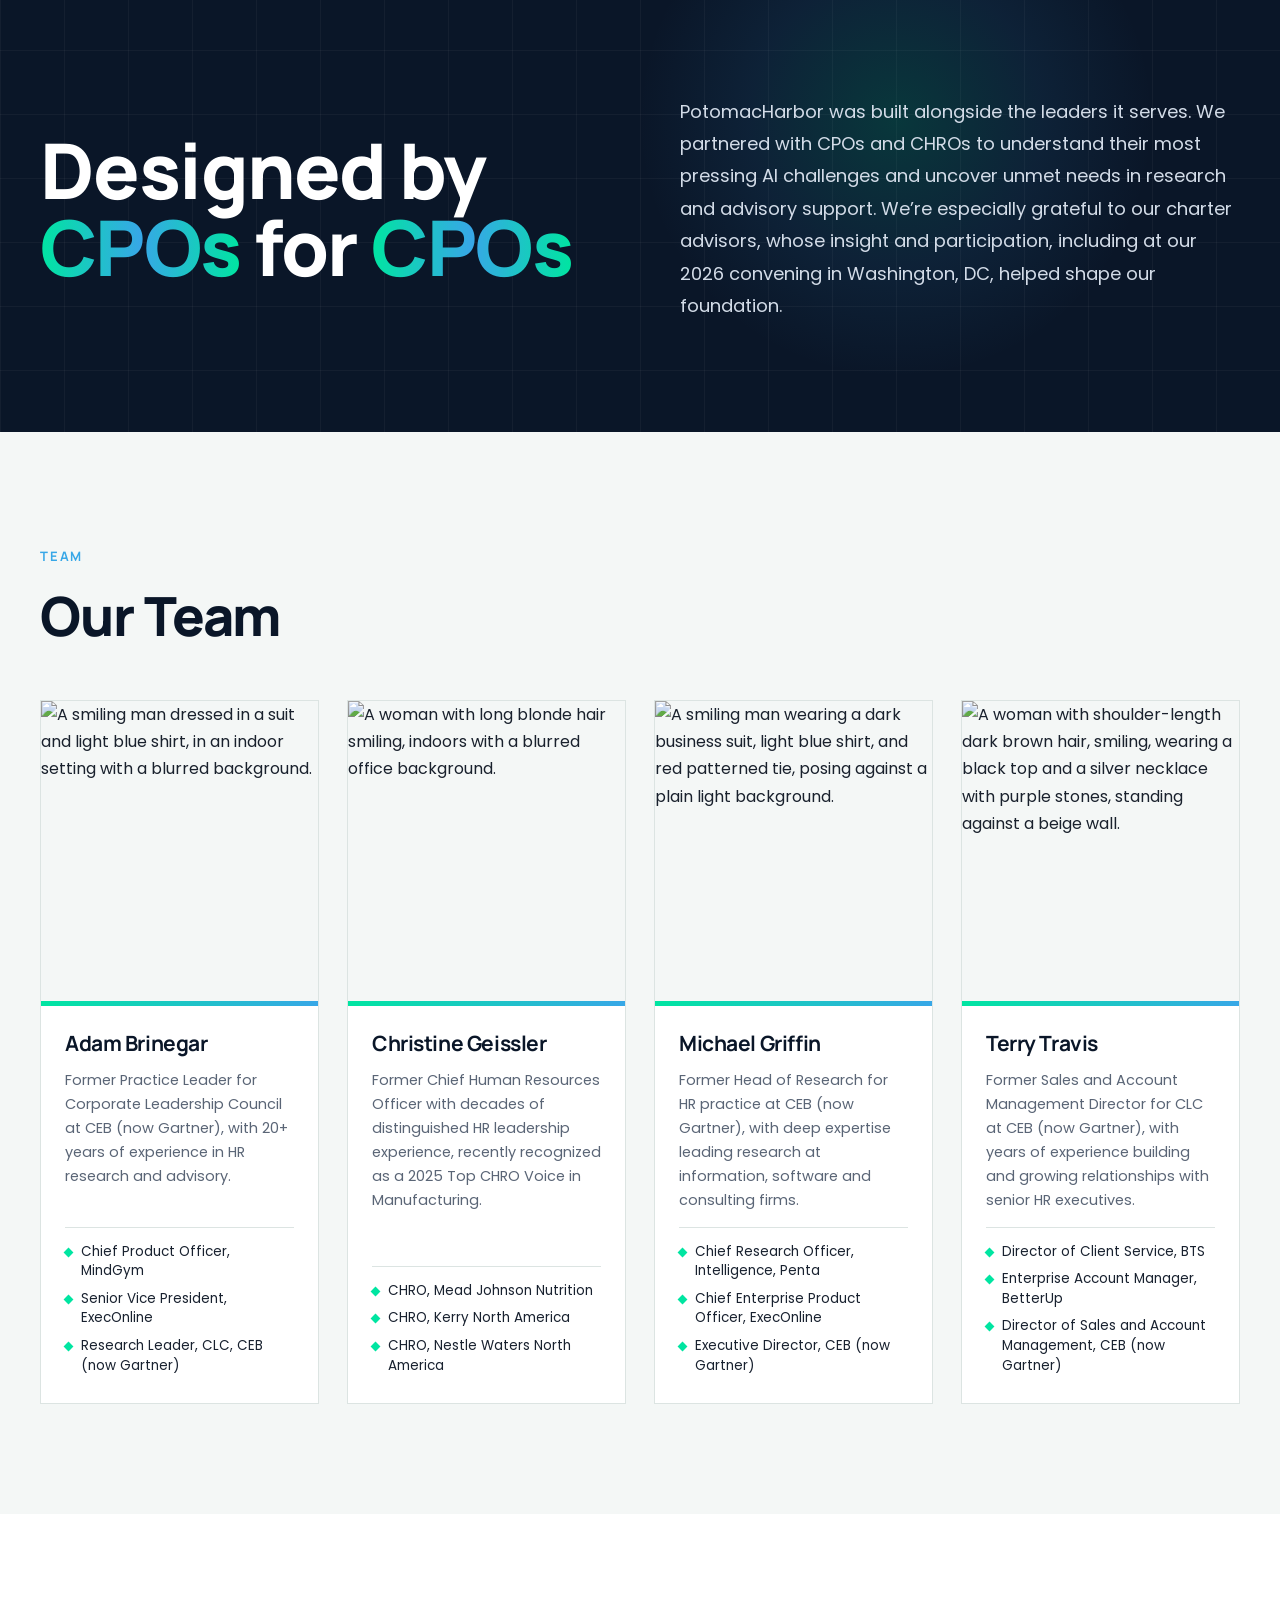
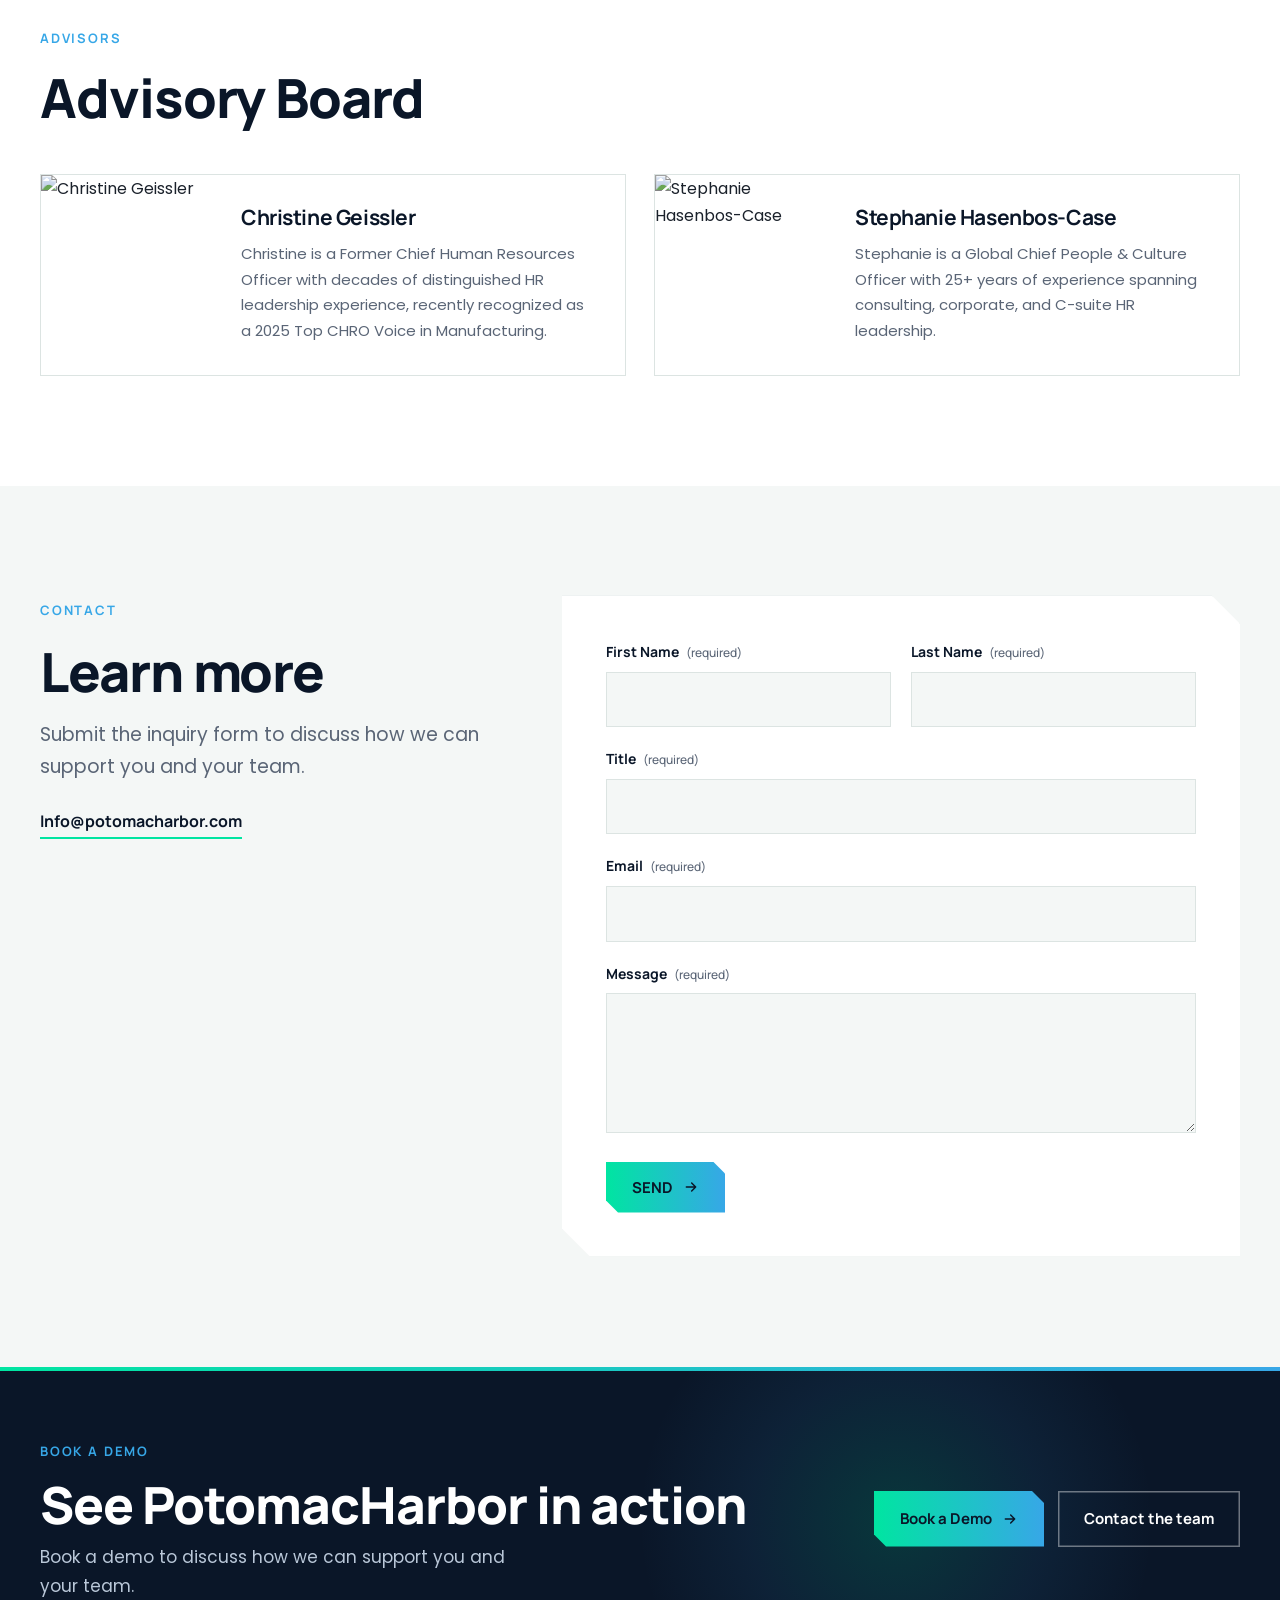
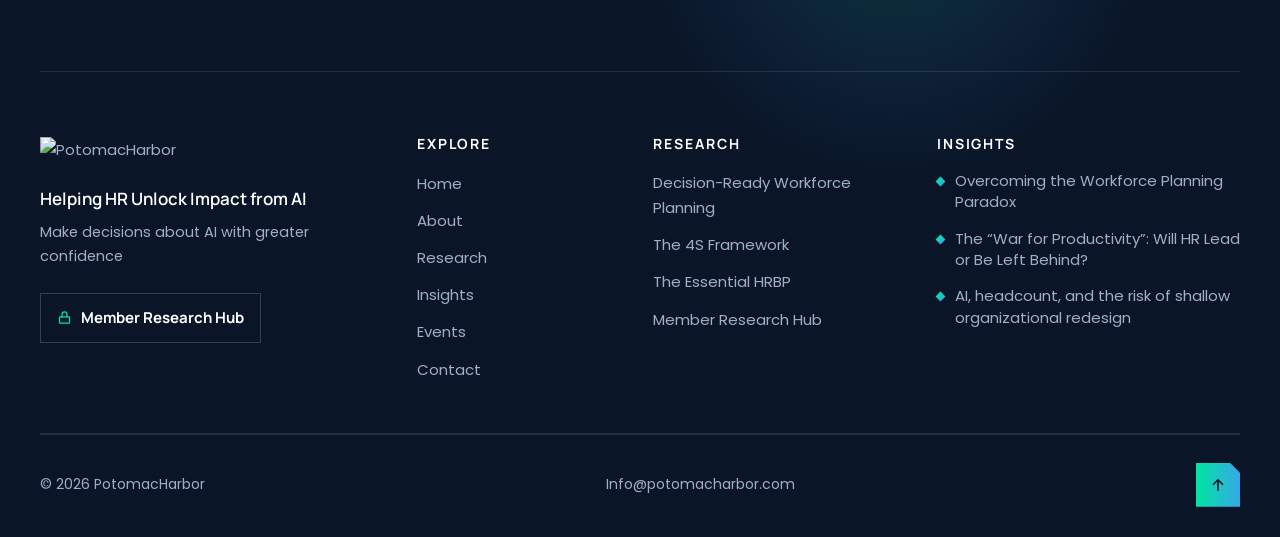
==== commit a65eba01: "Add Book a Demo: header button, home section, footer CTA on all pages, demo-prefilled contact form C" ====
--- a/about.html
+++ b/about.html
@@ -16,7 +16,7 @@
   <div class="wrap">
     <a href="index.html" class="brand" aria-label="PotomacHarbor home"><img src="https://images.squarespace-cdn.com/content/v1/69d68f6693a7e61e9a5b25c9/e6554da6-3db7-4a8c-995c-954a55c57d66/logo+white+%281%29.png?format=750w" alt="PotomacHarbor" data-logo crossorigin="anonymous"></a>
     <button class="menu-btn" aria-label="Menu" aria-expanded="false"><span></span></button>
-    <nav class="nav"><a href="member-access.html" class="member"><svg viewBox="0 0 24 24" fill="none" stroke="currentColor" stroke-width="2" stroke-linecap="round" stroke-linejoin="round"><rect x="4" y="11" width="16" height="10" rx="1"/><path d="M8 11V7a4 4 0 0 1 8 0v4"/></svg>Member Access</a><a href="research.html">Research</a><a href="insights.html">Insights</a><a href="events.html">Events</a><a href="about.html" class="active">About</a><a href="contact.html" class="btn btn-primary">Contact</a></nav>
+    <nav class="nav"><a href="member-access.html" class="member"><svg viewBox="0 0 24 24" fill="none" stroke="currentColor" stroke-width="2" stroke-linecap="round" stroke-linejoin="round"><rect x="4" y="11" width="16" height="10" rx="1"/><path d="M8 11V7a4 4 0 0 1 8 0v4"/></svg>Member Access</a><a href="research.html">Research</a><a href="insights.html">Insights</a><a href="events.html">Events</a><a href="about.html" class="active">About</a><a href="contact.html">Contact</a><a href="contact.html?topic=demo#form" class="btn btn-primary">Book a Demo</a></nav>
   </div>
 </header>
 <main id="main">
@@ -105,13 +105,13 @@
   <div class="wrap">
     <div class="foot-cta">
       <div>
-        <span class="eyebrow">Contact</span>
-        <h2>Learn more</h2>
-        <p>Submit the inquiry form to discuss how we can support you and your team.</p>
+        <span class="eyebrow">Book a Demo</span>
+        <h2>See PotomacHarbor in action</h2>
+        <p>Book a demo to discuss how we can support you and your team.</p>
       </div>
       <div class="foot-cta-actions">
-        <a href="contact.html" class="btn btn-primary">Contact the team <svg viewBox="0 0 24 24" fill="none" stroke="currentColor" stroke-width="2.2" stroke-linecap="round" stroke-linejoin="round"><path d="M5 12h14M13 6l6 6-6 6"/></svg></a>
-        <a href="mailto:Info@potomacharbor.com" class="btn btn-ghost"><svg viewBox="0 0 24 24" fill="none" stroke="currentColor" stroke-width="2" stroke-linecap="round" stroke-linejoin="round"><rect x="3" y="5" width="18" height="14" rx="1"/><path d="m3 7 9 6 9-6"/></svg> Info@potomacharbor.com</a>
+        <a href="contact.html?topic=demo#form" class="btn btn-primary">Book a Demo <svg viewBox="0 0 24 24" fill="none" stroke="currentColor" stroke-width="2.2" stroke-linecap="round" stroke-linejoin="round"><path d="M5 12h14M13 6l6 6-6 6"/></svg></a>
+        <a href="contact.html" class="btn btn-ghost">Contact the team</a>
       </div>
     </div>
     <div class="foot-top">
--- a/style.css
+++ b/style.css
@@ -651,8 +651,6 @@
 .foot-cta h2{font-size:clamp(34px,4vw,52px);font-weight:800;color:#fff;margin:12px 0 10px}
 .foot-cta p{font-size:17px;color:#B9C7D8;max-width:44ch}
 .foot-cta-actions{display:flex;flex-wrap:wrap;gap:14px}
-body:has(form.form) .foot-cta{display:none}
-body:has(form.form) .foot-top{padding-top:80px}
 .foot-top{grid-template-columns:1.4fr .8fr 1fr 1.3fr;padding:64px 0 50px}
 .foot-brand p{margin-top:18px;color:#fff;font-family:var(--head);font-weight:600;font-size:17px}
 .foot-brand p.small{margin-top:6px;color:#9FB0C5;font-family:var(--body);font-weight:400;font-size:14.5px}
@@ -694,3 +692,35 @@
 .hc-line{display:none}
 .approach::before{display:none}
 .approach{grid-template-columns:1fr}
+/* Contact photo (home + contact page) */
+.contact-photo{position:relative;flex:1;min-height:360px;margin-top:40px;overflow:hidden;clip-path:polygon(0 0,calc(100% - 34px) 0,100% 34px,100% 100%,0 100%)}
+.contact-photo.img-wipe:not(.in){clip-path:inset(0 100% 0 0)}
+.contact-photo img{position:absolute;inset:0;width:100%;height:100%;object-fit:cover;object-position:62% center;transition:transform 1.2s}
+.contact-photo:hover img{transform:scale(1.05)}
+.contact-photo::after{content:"";position:absolute;left:0;right:0;bottom:0;height:5px;background:var(--grad)}
+.cp-page{flex:0 0 auto;height:340px;margin-top:20px}
+@media (max-width:900px){.contact-photo{min-height:280px}.cp-page{height:260px}}
+
+/* ===================== Book a Demo ===================== */
+.nav .btn{white-space:nowrap}
+.home-demo{position:relative;overflow:hidden;background:var(--grad);padding:100px 0}
+.home-demo::before{content:"";position:absolute;inset:0;background-image:linear-gradient(rgba(10,22,40,.07) 1px,transparent 1px),linear-gradient(90deg,rgba(10,22,40,.07) 1px,transparent 1px);background-size:56px 56px;animation:gridMove 24s linear infinite}
+.home-demo::after{content:"";position:absolute;right:-120px;top:-120px;width:420px;height:420px;border:2px solid rgba(10,22,40,.15);transform:rotate(45deg);animation:spinSlow 40s linear infinite}
+@keyframes spinSlow{to{transform:rotate(405deg)}}
+.demo-inner{position:relative;z-index:1;display:grid;grid-template-columns:1.1fr .9fr;gap:70px;align-items:center}
+.home-demo .eyebrow{color:var(--ink)}
+.demo-copy h2{color:var(--ink);margin:16px 0 18px;max-width:16ch}
+.demo-copy p{font-size:18px;color:#0E2A3A;max-width:44ch}
+.demo-actions{display:flex;flex-wrap:wrap;align-items:center;gap:24px;margin-top:30px}
+.demo-mail{display:inline-flex;align-items:center;gap:10px;font-family:var(--head);font-weight:700;color:var(--ink);text-decoration:none;border-bottom:2px solid var(--ink);padding-bottom:2px}
+.demo-mail svg{width:18px;height:18px}
+.demo-list{list-style:none;display:grid;gap:14px}
+.demo-list li{display:flex;align-items:center;gap:16px;background:rgba(10,22,40,.92);color:#fff;font-family:var(--head);font-weight:700;font-size:18px;padding:18px 22px;clip-path:polygon(0 0,calc(100% - 16px) 0,100% 16px,100% 100%,0 100%);transition:transform .35s}
+.demo-list li:hover{transform:translateX(-8px)}
+.demo-list .ic{width:42px;height:42px;flex:0 0 42px;display:grid;place-items:center;background:var(--grad);color:var(--ink)}
+.demo-list .ic svg{width:21px;height:21px}
+.demo-banner{display:none;margin-bottom:6px;font-family:var(--head);font-weight:700;color:var(--ink);background:rgba(0,229,161,.15);border-left:4px solid var(--mint);padding:12px 16px}
+.is-demo .demo-banner{display:block;grid-column:1/-1}
+@media (max-width:1080px){.nav{gap:22px}}
+@media (max-width:900px){.demo-inner{grid-template-columns:1fr;gap:40px}.home-demo{padding:80px 0}}
+@media (prefers-reduced-motion:reduce){.home-demo::before,.home-demo::after{animation:none}}
